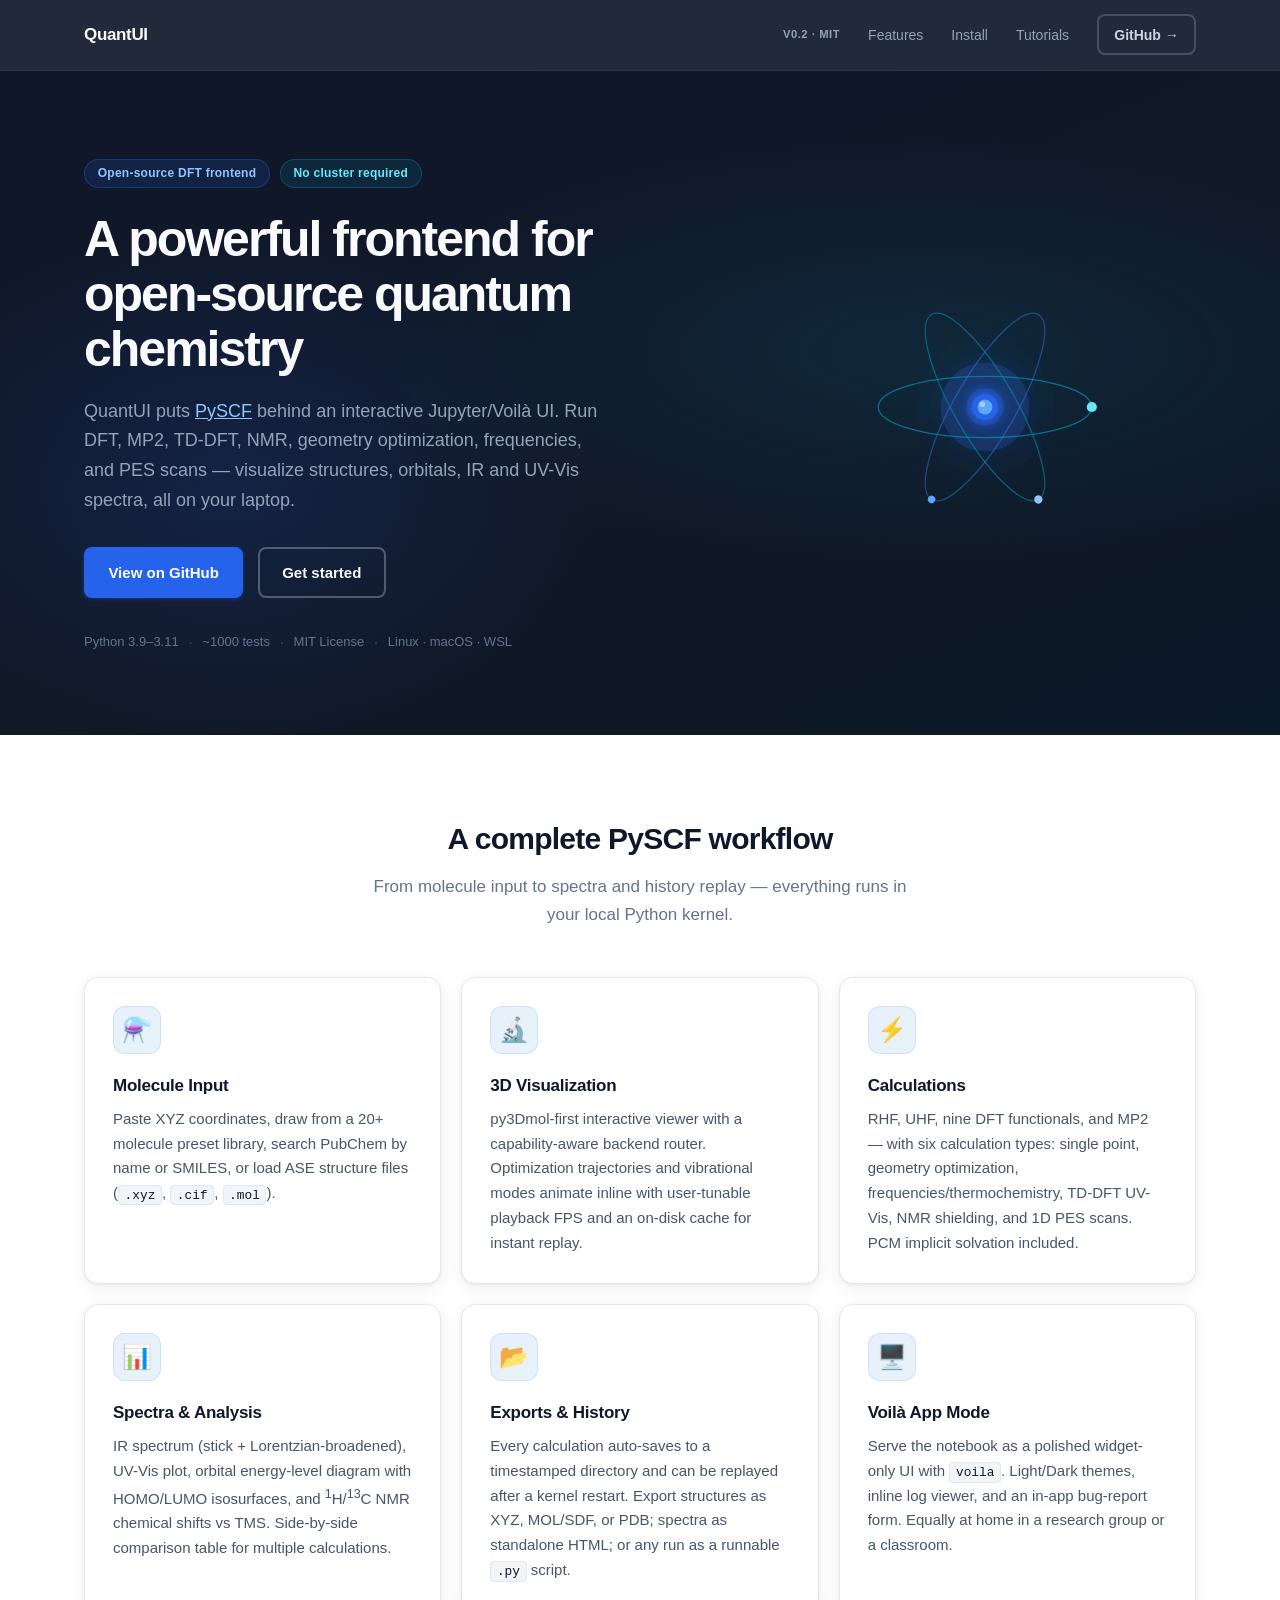
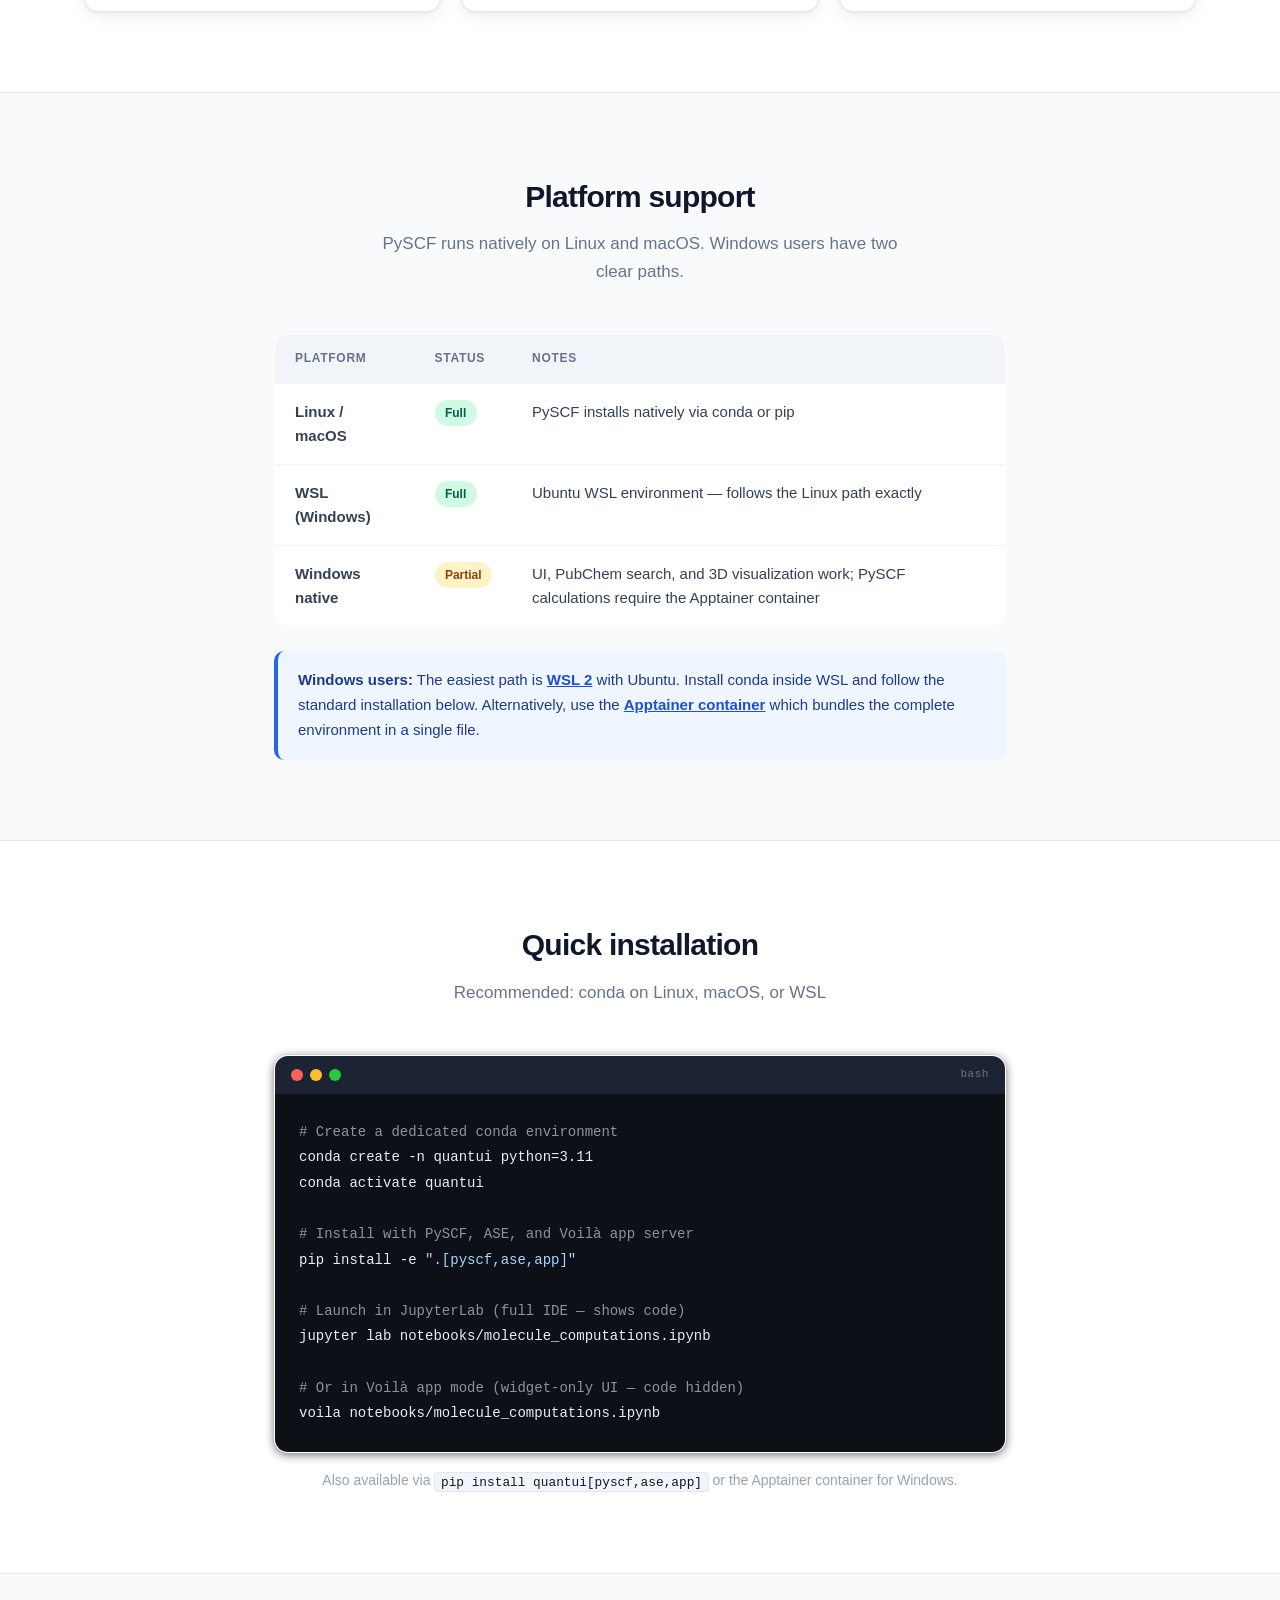
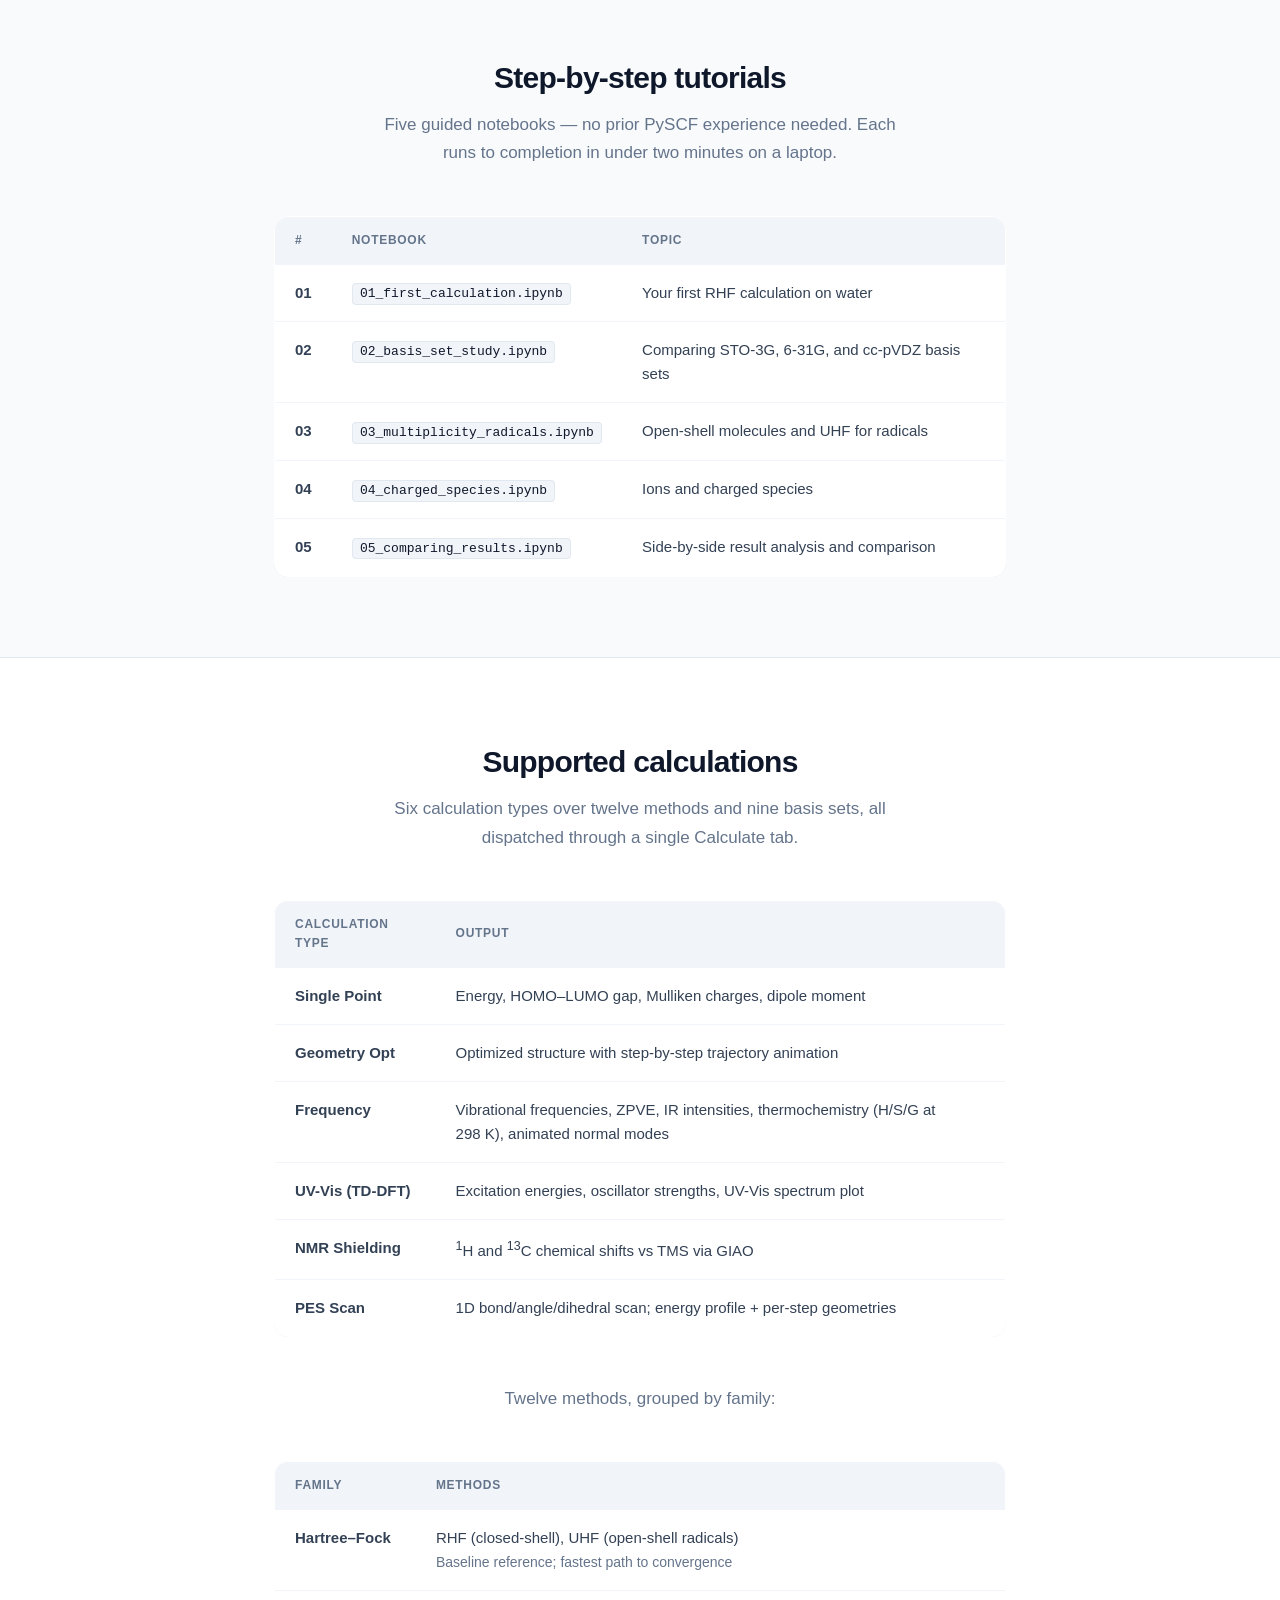
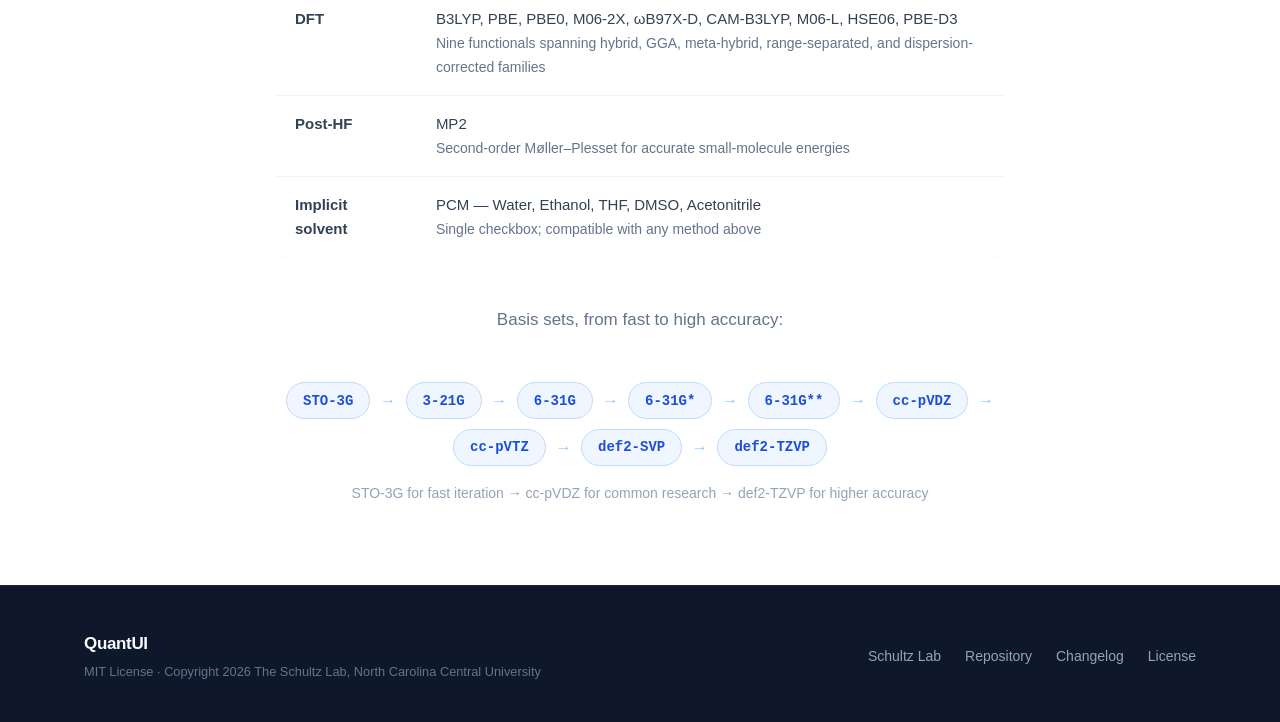
==== docs/index.html @ 44a21ab1 "Prepare v0.2.0 release, docs & metadata Add release artifacts and documentation for v0.2.0: add CHAN" ====
<!DOCTYPE html>
<html lang="en">
<head>
  <meta charset="UTF-8">
  <meta name="viewport" content="width=device-width, initial-scale=1.0">
  <title>QuantUI — An open-source frontend for DFT and post-HF quantum chemistry</title>
  <meta name="description" content="QuantUI is a powerful open-source frontend for PySCF — DFT, MP2, TD-DFT, NMR, geometry optimization, frequency analysis, PES scans, and interactive 3D visualization, running locally in Jupyter or Voilà.">
  <meta property="og:title" content="QuantUI — A frontend for open-source DFT">
  <meta property="og:description" content="PySCF in an interactive Jupyter/Voilà UI. DFT, post-HF, NMR, UV-Vis, frequencies, PES scans, and 3D structures — all local, no cluster required.">
  <meta property="og:type" content="website">
  <meta name="twitter:card" content="summary">
  <meta name="theme-color" content="#0f172a">
  <link rel="icon" href="logo.ico" sizes="any">
  <link rel="icon" href="logo.svg" type="image/svg+xml">
  <style>
    /* ── Reset & Base ───────────────────────────────────────────────────── */
    *, *::before, *::after { box-sizing: border-box; margin: 0; padding: 0; }
    html { scroll-behavior: smooth; font-size: 16px; }
    body {
      font-family: Inter, 'Segoe UI', -apple-system, BlinkMacSystemFont,
                   'Helvetica Neue', Arial, sans-serif;
      background: #ffffff;
      color: #334155;
      line-height: 1.6;
      -webkit-font-smoothing: antialiased;
    }
    a { color: inherit; }
    img, svg { display: block; max-width: 100%; }

    /* ── Containers ─────────────────────────────────────────────────────── */
    .container        { max-width: 1160px; margin: 0 auto; padding: 0 1.5rem; }
    .container--narrow { max-width: 780px;  margin: 0 auto; padding: 0 1.5rem; }

    /* ── Navigation ─────────────────────────────────────────────────────── */
    .nav {
      position: sticky; top: 0; z-index: 100;
      background: rgba(15, 23, 42, 0.92);
      backdrop-filter: blur(14px);
      -webkit-backdrop-filter: blur(14px);
      border-bottom: 1px solid rgba(255,255,255,0.06);
    }
    .nav__inner {
      display: flex; align-items: center; gap: 1.75rem;
      padding: 0.9rem 1.5rem; max-width: 1160px; margin: 0 auto;
    }
    .nav__logo {
      font-weight: 700; font-size: 1.0625rem; color: #f8fafc;
      letter-spacing: -0.02em; margin-right: auto; text-decoration: none;
    }
    .nav__badge {
      font-size: 0.7rem; font-weight: 600; letter-spacing: 0.05em;
      color: #94a3b8; text-transform: uppercase;
    }
    .nav__link {
      font-size: 0.875rem; font-weight: 500; color: #94a3b8;
      text-decoration: none; transition: color 0.15s;
    }
    .nav__link:hover { color: #e2e8f0; }
    @media (max-width: 640px) { .nav__badge, .nav__link { display: none; } }

    /* ── Buttons ────────────────────────────────────────────────────────── */
    .btn {
      display: inline-flex; align-items: center; gap: 0.45rem;
      padding: 0.7rem 1.4rem; border-radius: 8px;
      font-size: 0.9375rem; font-weight: 600;
      text-decoration: none; border: 2px solid transparent;
      transition: all 0.18s ease; cursor: pointer; white-space: nowrap;
    }
    .btn--primary {
      background: #2563eb; color: #ffffff;
      box-shadow: 0 1px 4px rgba(37,99,235,0.35);
    }
    .btn--primary:hover {
      background: #1d4ed8;
      box-shadow: 0 4px 18px rgba(37,99,235,0.5);
      transform: translateY(-1px);
    }
    .btn--outline {
      background: transparent; color: #f8fafc;
      border-color: rgba(248,250,252,0.28);
    }
    .btn--outline:hover {
      background: rgba(248,250,252,0.07);
      border-color: rgba(248,250,252,0.55);
    }
    .btn--ghost {
      background: transparent; color: #cbd5e1;
      border-color: rgba(203,213,225,0.22);
      padding: 0.45rem 0.95rem; font-size: 0.875rem;
    }
    .btn--ghost:hover { background: rgba(255,255,255,0.07); color: #f8fafc; }

    /* ── Pills / Badges ─────────────────────────────────────────────────── */
    .pill {
      display: inline-flex; align-items: center;
      padding: 0.25rem 0.8rem; border-radius: 999px;
      font-size: 0.75rem; font-weight: 600; letter-spacing: 0.02em;
      background: rgba(37,99,235,0.15);
      border: 1px solid rgba(37,99,235,0.35);
      color: #93c5fd;
    }
    .pill--teal {
      background: rgba(8,145,178,0.14);
      border-color: rgba(8,145,178,0.35);
      color: #67e8f9;
    }
    .badge {
      display: inline-flex; align-items: center;
      padding: 0.22rem 0.65rem; border-radius: 999px;
      font-size: 0.75rem; font-weight: 600;
    }
    .badge--full    { background: #d1fae5; color: #065f46; }
    .badge--partial { background: #fef3c7; color: #92400e; }

    /* ── Hero ───────────────────────────────────────────────────────────── */
    .hero {
      background:
        radial-gradient(ellipse 75% 55% at 72% 42%, rgba(8,145,178,0.13) 0%, transparent 58%),
        radial-gradient(ellipse 55% 75% at 18% 62%, rgba(37,99,235,0.15) 0%, transparent 52%),
        linear-gradient(158deg, #0f172a 0%, #111827 55%, #0c1928 100%);
      padding: 5.5rem 0 5rem;
      overflow: hidden;
    }
    .hero__inner {
      display: grid;
      grid-template-columns: 3fr 2fr;
      gap: 3.5rem;
      align-items: center;
    }
    .hero__eyebrow { display: flex; gap: 0.6rem; flex-wrap: wrap; margin-bottom: 1.5rem; }
    .hero__title {
      font-size: clamp(2.25rem, 5vw, 3.125rem);
      font-weight: 800; line-height: 1.1; letter-spacing: -0.04em;
      color: #f8fafc; margin-bottom: 1.25rem;
    }
    .hero__subtitle {
      font-size: 1.125rem; color: #94a3b8; line-height: 1.65;
      max-width: 520px; margin-bottom: 2rem;
    }
    .hero__actions { display: flex; gap: 0.9rem; flex-wrap: wrap; margin-bottom: 2rem; }
    .hero__meta { display: flex; align-items: center; gap: 0.6rem; flex-wrap: wrap; }
    .hero__stat { font-size: 0.8125rem; color: #64748b; font-weight: 500; }
    .hero__sep  { color: #334155; }
    .hero__link { color: #93c5fd; text-decoration: underline; }
    .hero__link:hover { color: #bfdbfe; }
    .hero__visual { display: flex; justify-content: center; align-items: center; }
    @media (max-width: 768px) {
      .hero__inner { grid-template-columns: 1fr; }
      .hero__visual { display: none; }
    }

    /* Animated atom SVG */
    .atom-svg { width: 260px; height: 260px; }
    .ring { transform-origin: 140px 140px; }
    .ring--1 { animation: spin1 9s  linear infinite; }
    .ring--2 { animation: spin2 13s linear infinite reverse; transform: rotate(60deg); }
    .ring--3 { animation: spin3 17s linear infinite; transform: rotate(120deg); }
    @keyframes spin1 { to { transform: rotate(360deg); } }
    @keyframes spin2 { to { transform: rotate(-300deg); } }
    @keyframes spin3 { to { transform: rotate(480deg); } }
    @media (prefers-reduced-motion: reduce) {
      .ring { animation-play-state: paused; }
    }

    /* ── Sections ───────────────────────────────────────────────────────── */
    .section { padding: 5rem 0; background: #ffffff; }
    .section--tinted {
      background: #f8fafc;
      border-top: 1px solid #e2e8f0;
      border-bottom: 1px solid #e2e8f0;
    }
    .section__title {
      font-size: clamp(1.5rem, 3vw, 1.875rem);
      font-weight: 700; color: #0f172a;
      text-align: center; margin-bottom: 0.6rem;
      letter-spacing: -0.025em;
    }
    .section__subtitle {
      font-size: 1.0625rem; color: #64748b;
      text-align: center; max-width: 540px;
      margin: 0 auto 3rem; line-height: 1.65;
    }
    .section__subtitle--mid { margin-top: 3rem; }
    .section__note {
      font-size: 0.875rem; color: #94a3b8;
      text-align: center; margin-top: 1rem;
    }

    /* ── Feature Cards ──────────────────────────────────────────────────── */
    .features-grid {
      display: grid;
      grid-template-columns: repeat(3, 1fr);
      gap: 1.25rem;
    }
    @media (max-width: 900px) { .features-grid { grid-template-columns: repeat(2, 1fr); } }
    @media (max-width: 560px) { .features-grid { grid-template-columns: 1fr; } }

    .card {
      background: #ffffff;
      border-radius: 14px;
      border: 1px solid #e2e8f0;
      padding: 1.75rem;
      box-shadow: 0 1px 3px rgba(0,0,0,.05), 0 4px 16px rgba(0,0,0,.07);
      transition: transform 0.2s ease, box-shadow 0.2s ease;
    }
    .card:hover {
      transform: translateY(-3px);
      box-shadow: 0 4px 8px rgba(0,0,0,.07), 0 14px 36px rgba(37,99,235,.15);
    }
    .feature-card__icon {
      width: 48px; height: 48px; border-radius: 12px;
      display: flex; align-items: center; justify-content: center;
      font-size: 1.5rem; margin-bottom: 1.1rem;
      background: linear-gradient(135deg, rgba(37,99,235,0.10), rgba(8,145,178,0.10));
      border: 1px solid rgba(37,99,235,0.12);
    }
    .feature-card__title {
      font-size: 1.0625rem; font-weight: 700;
      color: #0f172a; margin-bottom: 0.5rem;
      letter-spacing: -0.015em;
    }
    .feature-card__body { font-size: 0.9375rem; color: #475569; line-height: 1.65; }

    /* ── Data Tables ────────────────────────────────────────────────────── */
    .table-wrap { overflow-x: auto; border-radius: 14px; }
    .data-table {
      width: 100%; border-collapse: collapse;
      background: #ffffff;
      box-shadow: 0 1px 3px rgba(0,0,0,.05), 0 4px 14px rgba(0,0,0,.07);
      border: 1px solid #e2e8f0; border-radius: 14px; overflow: hidden;
    }
    .data-table thead { background: #f1f5f9; }
    .data-table th {
      padding: 0.875rem 1.25rem; text-align: left;
      font-size: 0.75rem; font-weight: 700;
      text-transform: uppercase; letter-spacing: 0.06em; color: #64748b;
    }
    .data-table td {
      padding: 1rem 1.25rem;
      border-top: 1px solid #f1f5f9;
      font-size: 0.9375rem; color: #334155; vertical-align: top;
    }
    .data-table tbody tr:hover { background: #f8fafc; }
    .data-table code {
      font-family: 'Cascadia Code', 'Fira Code', 'Consolas', monospace;
      font-size: 0.8125rem; background: #f1f5f9;
      border: 1px solid #e2e8f0; border-radius: 4px;
      padding: 0.15rem 0.45rem; color: #0f172a;
    }
    .inline-code {
      font-family: 'Cascadia Code', 'Fira Code', 'Consolas', monospace;
      font-size: 0.8rem; background: #f1f5f9;
      border: 1px solid #e2e8f0; border-radius: 4px;
      padding: 0.1rem 0.35rem; color: #0f172a;
    }
    .td-num {
      font-weight: 700; color: #94a3b8;
      font-size: 0.8125rem; white-space: nowrap;
    }
    .td-muted { font-size: 0.875rem; color: #64748b; margin-top: 0.2rem; }

    /* ── Code Block ─────────────────────────────────────────────────────── */
    .code-block {
      border-radius: 14px; overflow: hidden;
      box-shadow: 0 2px 10px rgba(0,0,0,.55);
      border: 1px solid rgba(255,255,255,0.05);
    }
    .code-block__bar {
      background: #1c2333; padding: 0.65rem 1rem;
      display: flex; align-items: center; gap: 0.45rem;
    }
    .code-block__dot { width: 12px; height: 12px; border-radius: 50%; }
    .code-block__dot--red    { background: #ff5f57; }
    .code-block__dot--yellow { background: #febc2e; }
    .code-block__dot--green  { background: #28c840; }
    .code-block__label {
      margin-left: auto; font-size: 0.6875rem;
      color: #6b7280; font-family: monospace; letter-spacing: 0.05em;
    }
    .code-block pre {
      background: #0d1117; padding: 1.6rem 1.5rem;
      margin: 0; overflow-x: auto;
    }
    .code-block code {
      font-family: 'Cascadia Code', 'Fira Code', 'Consolas', 'Monaco', monospace;
      font-size: 0.875rem; line-height: 1.75; color: #e6edf3;
      background: none; border: none; padding: 0;
    }
    .c { color: #8b949e; }   /* comment */
    .k { color: #ff7b72; }   /* keyword */
    .s { color: #a5d6ff; }   /* string */
    .p { color: #79c0ff; }   /* prompt / special */

    /* ── Callout ────────────────────────────────────────────────────────── */
    .callout {
      margin-top: 1.5rem; padding: 1.1rem 1.25rem;
      border-radius: 10px; border-left: 4px solid;
      font-size: 0.9375rem; line-height: 1.65;
    }
    .callout--info { background: #eff6ff; border-color: #2563eb; color: #1e3a8a; }
    .callout a { color: #1d4ed8; font-weight: 600; }

    /* ── Basis Pills ────────────────────────────────────────────────────── */
    .basis-pills {
      display: flex; gap: 0.6rem; flex-wrap: wrap;
      margin-top: 1.75rem; justify-content: center; align-items: center;
    }
    .basis-pill {
      padding: 0.4rem 1rem; border-radius: 999px;
      background: #eff6ff; border: 1px solid #bfdbfe;
      color: #1d4ed8; font-size: 0.875rem; font-weight: 700;
      font-family: 'Cascadia Code', 'Fira Code', 'Consolas', monospace;
    }
    .basis-arrow { color: #93c5fd; font-size: 1rem; font-weight: 400; }

    /* ── Footer ─────────────────────────────────────────────────────────── */
    .footer {
      background: #0f172a;
      border-top: 1px solid rgba(255,255,255,0.06);
      padding: 2.75rem 0;
    }
    .footer__inner {
      display: flex; align-items: center;
      justify-content: space-between; flex-wrap: wrap; gap: 1.25rem;
    }
    .footer__name { font-weight: 700; color: #f8fafc; font-size: 1.0625rem; letter-spacing: -0.02em; }
    .footer__copy { display: block; font-size: 0.8rem; color: #64748b; margin-top: 0.3rem; }
    .footer__links { display: flex; gap: 1.5rem; flex-wrap: wrap; }
    .footer__links a {
      color: #94a3b8; text-decoration: none;
      font-size: 0.875rem; transition: color 0.15s;
    }
    .footer__links a:hover { color: #e2e8f0; }
  </style>
</head>
<body>

<!-- ── Navigation ──────────────────────────────────────────────────────── -->
<nav class="nav" role="navigation">
  <div class="nav__inner">
    <a class="nav__logo" href="#">QuantUI</a>
    <span class="nav__badge">v0.2 &middot; MIT</span>
    <a class="nav__link" href="#features">Features</a>
    <a class="nav__link" href="#install">Install</a>
    <a class="nav__link" href="#tutorials">Tutorials</a>
    <a class="btn btn--ghost" href="https://github.com/The-Schultz-Lab/QuantUI">GitHub &rarr;</a>
  </div>
</nav>

<!-- ── Hero ────────────────────────────────────────────────────────────── -->
<section class="hero">
  <div class="container">
    <div class="hero__inner">

      <div class="hero__text">
        <div class="hero__eyebrow">
          <span class="pill">Open-source DFT frontend</span>
          <span class="pill pill--teal">No cluster required</span>
        </div>
        <h1 class="hero__title">A powerful frontend for<br>open-source quantum chemistry</h1>
        <p class="hero__subtitle">
          QuantUI puts <a class="hero__link" href="https://pyscf.org" target="_blank" rel="noopener">PySCF</a>
          behind an interactive Jupyter/Voil&agrave; UI. Run DFT, MP2, TD-DFT,
          NMR, geometry optimization, frequencies, and PES scans &mdash;
          visualize structures, orbitals, IR and UV-Vis spectra, all on
          your laptop.
        </p>
        <div class="hero__actions">
          <a class="btn btn--primary" href="https://github.com/The-Schultz-Lab/QuantUI">
            View on GitHub
          </a>
          <a class="btn btn--outline" href="#install">Get started</a>
        </div>
        <div class="hero__meta">
          <span class="hero__stat">Python 3.9&ndash;3.11</span>
          <span class="hero__sep">&middot;</span>
          <span class="hero__stat">~1000 tests</span>
          <span class="hero__sep">&middot;</span>
          <span class="hero__stat">MIT License</span>
          <span class="hero__sep">&middot;</span>
          <span class="hero__stat">Linux &middot; macOS &middot; WSL</span>
        </div>
      </div>

      <!-- Animated atom diagram -->
      <div class="hero__visual" aria-hidden="true">
        <svg class="atom-svg" viewBox="0 0 280 280" xmlns="http://www.w3.org/2000/svg">
          <defs>
            <filter id="glow" x="-50%" y="-50%" width="200%" height="200%">
              <feGaussianBlur stdDeviation="7" result="blur"/>
              <feMerge><feMergeNode in="blur"/><feMergeNode in="SourceGraphic"/></feMerge>
            </filter>
            <filter id="halo" x="-80%" y="-80%" width="260%" height="260%">
              <feGaussianBlur stdDeviation="22" result="blur"/>
              <feMerge><feMergeNode in="blur"/><feMergeNode in="SourceGraphic"/></feMerge>
            </filter>
          </defs>

          <!-- ambient halo -->
          <circle cx="140" cy="140" r="48" fill="rgba(37,99,235,0.20)" filter="url(#halo)"/>

          <!-- orbital rings -->
          <ellipse class="ring ring--1" cx="140" cy="140" rx="115" ry="33"
                   stroke="#0891b2" stroke-width="1.4" fill="none" opacity="0.70"/>
          <ellipse class="ring ring--2" cx="140" cy="140" rx="115" ry="33"
                   stroke="#0891b2" stroke-width="1.4" fill="none" opacity="0.55"/>
          <ellipse class="ring ring--3" cx="140" cy="140" rx="115" ry="33"
                   stroke="#3b82f6" stroke-width="1.4" fill="none" opacity="0.42"/>

          <!-- electron dots -->
          <circle class="ring ring--1" cx="255" cy="140" r="5.5" fill="#67e8f9"/>
          <circle class="ring ring--2" cx="255" cy="140" r="4.5" fill="#93c5fd"/>
          <circle class="ring ring--3" cx="255" cy="140" r="4"   fill="#60a5fa"/>

          <!-- nucleus -->
          <circle cx="140" cy="140" r="20" fill="rgba(37,99,235,0.25)" filter="url(#glow)"/>
          <circle cx="140" cy="140" r="14" fill="#2563eb" filter="url(#glow)"/>
          <circle cx="140" cy="140" r="8"  fill="#60a5fa"/>
          <circle cx="137" cy="137" r="3"  fill="rgba(255,255,255,0.45)"/>
        </svg>
      </div>

    </div>
  </div>
</section>

<!-- ── Features ─────────────────────────────────────────────────────────── -->
<section class="section" id="features">
  <div class="container">
    <h2 class="section__title">A complete PySCF workflow</h2>
    <p class="section__subtitle">
      From molecule input to spectra and history replay &mdash;
      everything runs in your local Python kernel.
    </p>
    <div class="features-grid">

      <div class="card">
        <div class="feature-card__icon">⚗️</div>
        <div class="feature-card__title">Molecule Input</div>
        <p class="feature-card__body">
          Paste XYZ coordinates, draw from a 20+ molecule preset library,
          search PubChem by name or SMILES, or load ASE structure files
          (<code class="inline-code">.xyz</code>, <code class="inline-code">.cif</code>, <code class="inline-code">.mol</code>).
        </p>
      </div>

      <div class="card">
        <div class="feature-card__icon">🔬</div>
        <div class="feature-card__title">3D Visualization</div>
        <p class="feature-card__body">
          py3Dmol-first interactive viewer with a capability-aware
          backend router. Optimization trajectories and vibrational
          modes animate inline with user-tunable playback FPS and an
          on-disk cache for instant replay.
        </p>
      </div>

      <div class="card">
        <div class="feature-card__icon">⚡</div>
        <div class="feature-card__title">Calculations</div>
        <p class="feature-card__body">
          RHF, UHF, nine DFT functionals, and MP2 &mdash; with six
          calculation types: single point, geometry optimization,
          frequencies/thermochemistry, TD-DFT UV-Vis, NMR shielding,
          and 1D PES scans. PCM implicit solvation included.
        </p>
      </div>

      <div class="card">
        <div class="feature-card__icon">📊</div>
        <div class="feature-card__title">Spectra &amp; Analysis</div>
        <p class="feature-card__body">
          IR spectrum (stick + Lorentzian-broadened), UV-Vis plot,
          orbital energy-level diagram with HOMO/LUMO isosurfaces,
          and <sup>1</sup>H/<sup>13</sup>C NMR chemical shifts vs TMS.
          Side-by-side comparison table for multiple calculations.
        </p>
      </div>

      <div class="card">
        <div class="feature-card__icon">📂</div>
        <div class="feature-card__title">Exports &amp; History</div>
        <p class="feature-card__body">
          Every calculation auto-saves to a timestamped directory and
          can be replayed after a kernel restart. Export structures as
          XYZ, MOL/SDF, or PDB; spectra as standalone HTML; or any run
          as a runnable <code class="inline-code">.py</code> script.
        </p>
      </div>

      <div class="card">
        <div class="feature-card__icon">🖥️</div>
        <div class="feature-card__title">Voil&agrave; App Mode</div>
        <p class="feature-card__body">
          Serve the notebook as a polished widget-only UI with
          <code class="inline-code">voila</code>. Light/Dark themes,
          inline log viewer, and an in-app bug-report form. Equally at
          home in a research group or a classroom.
        </p>
      </div>

    </div>
  </div>
</section>

<!-- ── Platform Support ──────────────────────────────────────────────────── -->
<section class="section section--tinted" id="platforms">
  <div class="container--narrow">
    <h2 class="section__title">Platform support</h2>
    <p class="section__subtitle">
      PySCF runs natively on Linux and macOS. Windows users have two clear paths.
    </p>
    <div class="table-wrap">
      <table class="data-table">
        <thead>
          <tr>
            <th>Platform</th>
            <th>Status</th>
            <th>Notes</th>
          </tr>
        </thead>
        <tbody>
          <tr>
            <td><strong>Linux / macOS</strong></td>
            <td><span class="badge badge--full">Full</span></td>
            <td>PySCF installs natively via conda or pip</td>
          </tr>
          <tr>
            <td><strong>WSL (Windows)</strong></td>
            <td><span class="badge badge--full">Full</span></td>
            <td>Ubuntu WSL environment &mdash; follows the Linux path exactly</td>
          </tr>
          <tr>
            <td><strong>Windows native</strong></td>
            <td><span class="badge badge--partial">Partial</span></td>
            <td>UI, PubChem search, and 3D visualization work; PySCF calculations require the Apptainer container</td>
          </tr>
        </tbody>
      </table>
    </div>
    <div class="callout callout--info">
      <strong>Windows users:</strong> The easiest path is
      <a href="https://learn.microsoft.com/en-us/windows/wsl/install" target="_blank" rel="noopener">WSL&nbsp;2</a>
      with Ubuntu. Install conda inside WSL and follow the standard
      installation below. Alternatively, use the
      <a href="https://github.com/The-Schultz-Lab/QuantUI/blob/main/apptainer/README.md" target="_blank" rel="noopener">Apptainer container</a>
      which bundles the complete environment in a single file.
    </div>
  </div>
</section>

<!-- ── Installation ──────────────────────────────────────────────────────── -->
<section class="section" id="install">
  <div class="container--narrow">
    <h2 class="section__title">Quick installation</h2>
    <p class="section__subtitle">Recommended: conda on Linux, macOS, or WSL</p>

    <div class="code-block">
      <div class="code-block__bar">
        <span class="code-block__dot code-block__dot--red"></span>
        <span class="code-block__dot code-block__dot--yellow"></span>
        <span class="code-block__dot code-block__dot--green"></span>
        <span class="code-block__label">bash</span>
      </div>
      <pre><code><span class="c"># Create a dedicated conda environment</span>
conda create -n quantui python=3.11
conda activate quantui

<span class="c"># Install with PySCF, ASE, and Voilà app server</span>
pip install -e <span class="s">".[pyscf,ase,app]"</span>

<span class="c"># Launch in JupyterLab (full IDE — shows code)</span>
jupyter lab notebooks/molecule_computations.ipynb

<span class="c"># Or in Voilà app mode (widget-only UI — code hidden)</span>
voila notebooks/molecule_computations.ipynb</code></pre>
    </div>

    <p class="section__note">
      Also available via <code class="inline-code">pip install quantui[pyscf,ase,app]</code>
      or the Apptainer container for Windows.
    </p>
  </div>
</section>

<!-- ── Tutorials ─────────────────────────────────────────────────────────── -->
<section class="section section--tinted" id="tutorials">
  <div class="container--narrow">
    <h2 class="section__title">Step-by-step tutorials</h2>
    <p class="section__subtitle">
      Five guided notebooks — no prior PySCF experience needed.
      Each runs to completion in under two minutes on a laptop.
    </p>
    <div class="table-wrap">
      <table class="data-table">
        <thead>
          <tr>
            <th>#</th>
            <th>Notebook</th>
            <th>Topic</th>
          </tr>
        </thead>
        <tbody>
          <tr>
            <td class="td-num">01</td>
            <td><code>01_first_calculation.ipynb</code></td>
            <td>Your first RHF calculation on water</td>
          </tr>
          <tr>
            <td class="td-num">02</td>
            <td><code>02_basis_set_study.ipynb</code></td>
            <td>Comparing STO-3G, 6-31G, and cc-pVDZ basis sets</td>
          </tr>
          <tr>
            <td class="td-num">03</td>
            <td><code>03_multiplicity_radicals.ipynb</code></td>
            <td>Open-shell molecules and UHF for radicals</td>
          </tr>
          <tr>
            <td class="td-num">04</td>
            <td><code>04_charged_species.ipynb</code></td>
            <td>Ions and charged species</td>
          </tr>
          <tr>
            <td class="td-num">05</td>
            <td><code>05_comparing_results.ipynb</code></td>
            <td>Side-by-side result analysis and comparison</td>
          </tr>
        </tbody>
      </table>
    </div>
  </div>
</section>

<!-- ── Methods ───────────────────────────────────────────────────────────── -->
<section class="section" id="methods">
  <div class="container--narrow">
    <h2 class="section__title">Supported calculations</h2>
    <p class="section__subtitle">
      Six calculation types over twelve methods and nine basis sets,
      all dispatched through a single Calculate tab.
    </p>

    <div class="table-wrap">
      <table class="data-table">
        <thead>
          <tr>
            <th>Calculation type</th>
            <th>Output</th>
          </tr>
        </thead>
        <tbody>
          <tr>
            <td><strong>Single Point</strong></td>
            <td>Energy, HOMO&ndash;LUMO gap, Mulliken charges, dipole moment</td>
          </tr>
          <tr>
            <td><strong>Geometry Opt</strong></td>
            <td>Optimized structure with step-by-step trajectory animation</td>
          </tr>
          <tr>
            <td><strong>Frequency</strong></td>
            <td>Vibrational frequencies, ZPVE, IR intensities, thermochemistry (H/S/G at 298&nbsp;K), animated normal modes</td>
          </tr>
          <tr>
            <td><strong>UV-Vis (TD-DFT)</strong></td>
            <td>Excitation energies, oscillator strengths, UV-Vis spectrum plot</td>
          </tr>
          <tr>
            <td><strong>NMR Shielding</strong></td>
            <td><sup>1</sup>H and <sup>13</sup>C chemical shifts vs TMS via GIAO</td>
          </tr>
          <tr>
            <td><strong>PES Scan</strong></td>
            <td>1D bond/angle/dihedral scan; energy profile + per-step geometries</td>
          </tr>
        </tbody>
      </table>
    </div>

    <p class="section__subtitle section__subtitle--mid">
      Twelve methods, grouped by family:
    </p>
    <div class="table-wrap">
      <table class="data-table">
        <thead>
          <tr>
            <th>Family</th>
            <th>Methods</th>
          </tr>
        </thead>
        <tbody>
          <tr>
            <td><strong>Hartree&ndash;Fock</strong></td>
            <td>
              RHF (closed-shell), UHF (open-shell radicals)<br>
              <span class="td-muted">Baseline reference; fastest path to convergence</span>
            </td>
          </tr>
          <tr>
            <td><strong>DFT</strong></td>
            <td>
              B3LYP, PBE, PBE0, M06-2X, &omega;B97X-D, CAM-B3LYP, M06-L, HSE06, PBE-D3<br>
              <span class="td-muted">Nine functionals spanning hybrid, GGA, meta-hybrid, range-separated, and dispersion-corrected families</span>
            </td>
          </tr>
          <tr>
            <td><strong>Post-HF</strong></td>
            <td>
              MP2<br>
              <span class="td-muted">Second-order M&oslash;ller&ndash;Plesset for accurate small-molecule energies</span>
            </td>
          </tr>
          <tr>
            <td><strong>Implicit solvent</strong></td>
            <td>
              PCM &mdash; Water, Ethanol, THF, DMSO, Acetonitrile<br>
              <span class="td-muted">Single checkbox; compatible with any method above</span>
            </td>
          </tr>
        </tbody>
      </table>
    </div>

    <p class="section__subtitle section__subtitle--mid">
      Basis sets, from fast to high accuracy:
    </p>
    <div class="basis-pills">
      <span class="basis-pill">STO-3G</span>
      <span class="basis-arrow">&rarr;</span>
      <span class="basis-pill">3-21G</span>
      <span class="basis-arrow">&rarr;</span>
      <span class="basis-pill">6-31G</span>
      <span class="basis-arrow">&rarr;</span>
      <span class="basis-pill">6-31G*</span>
      <span class="basis-arrow">&rarr;</span>
      <span class="basis-pill">6-31G**</span>
      <span class="basis-arrow">&rarr;</span>
      <span class="basis-pill">cc-pVDZ</span>
      <span class="basis-arrow">&rarr;</span>
      <span class="basis-pill">cc-pVTZ</span>
      <span class="basis-arrow">&rarr;</span>
      <span class="basis-pill">def2-SVP</span>
      <span class="basis-arrow">&rarr;</span>
      <span class="basis-pill">def2-TZVP</span>
    </div>
    <p class="section__note">
      STO-3G for fast iteration &rarr; cc-pVDZ for common research &rarr; def2-TZVP for higher accuracy
    </p>
  </div>
</section>

<!-- ── Footer ────────────────────────────────────────────────────────────── -->
<footer class="footer">
  <div class="container">
    <div class="footer__inner">
      <div>
        <div class="footer__name">QuantUI</div>
        <span class="footer__copy">
          MIT License &middot; Copyright 2026 The Schultz Lab, North Carolina Central University
        </span>
      </div>
      <nav class="footer__links" aria-label="Footer links">
        <a href="https://github.com/The-Schultz-Lab" target="_blank" rel="noopener">Schultz Lab</a>
        <a href="https://github.com/The-Schultz-Lab/QuantUI" target="_blank" rel="noopener">Repository</a>
        <a href="https://github.com/The-Schultz-Lab/QuantUI/blob/main/CHANGELOG.md" target="_blank" rel="noopener">Changelog</a>
        <a href="https://github.com/The-Schultz-Lab/QuantUI/blob/main/LICENSE" target="_blank" rel="noopener">License</a>
      </nav>
    </div>
  </div>
</footer>

</body>
</html>
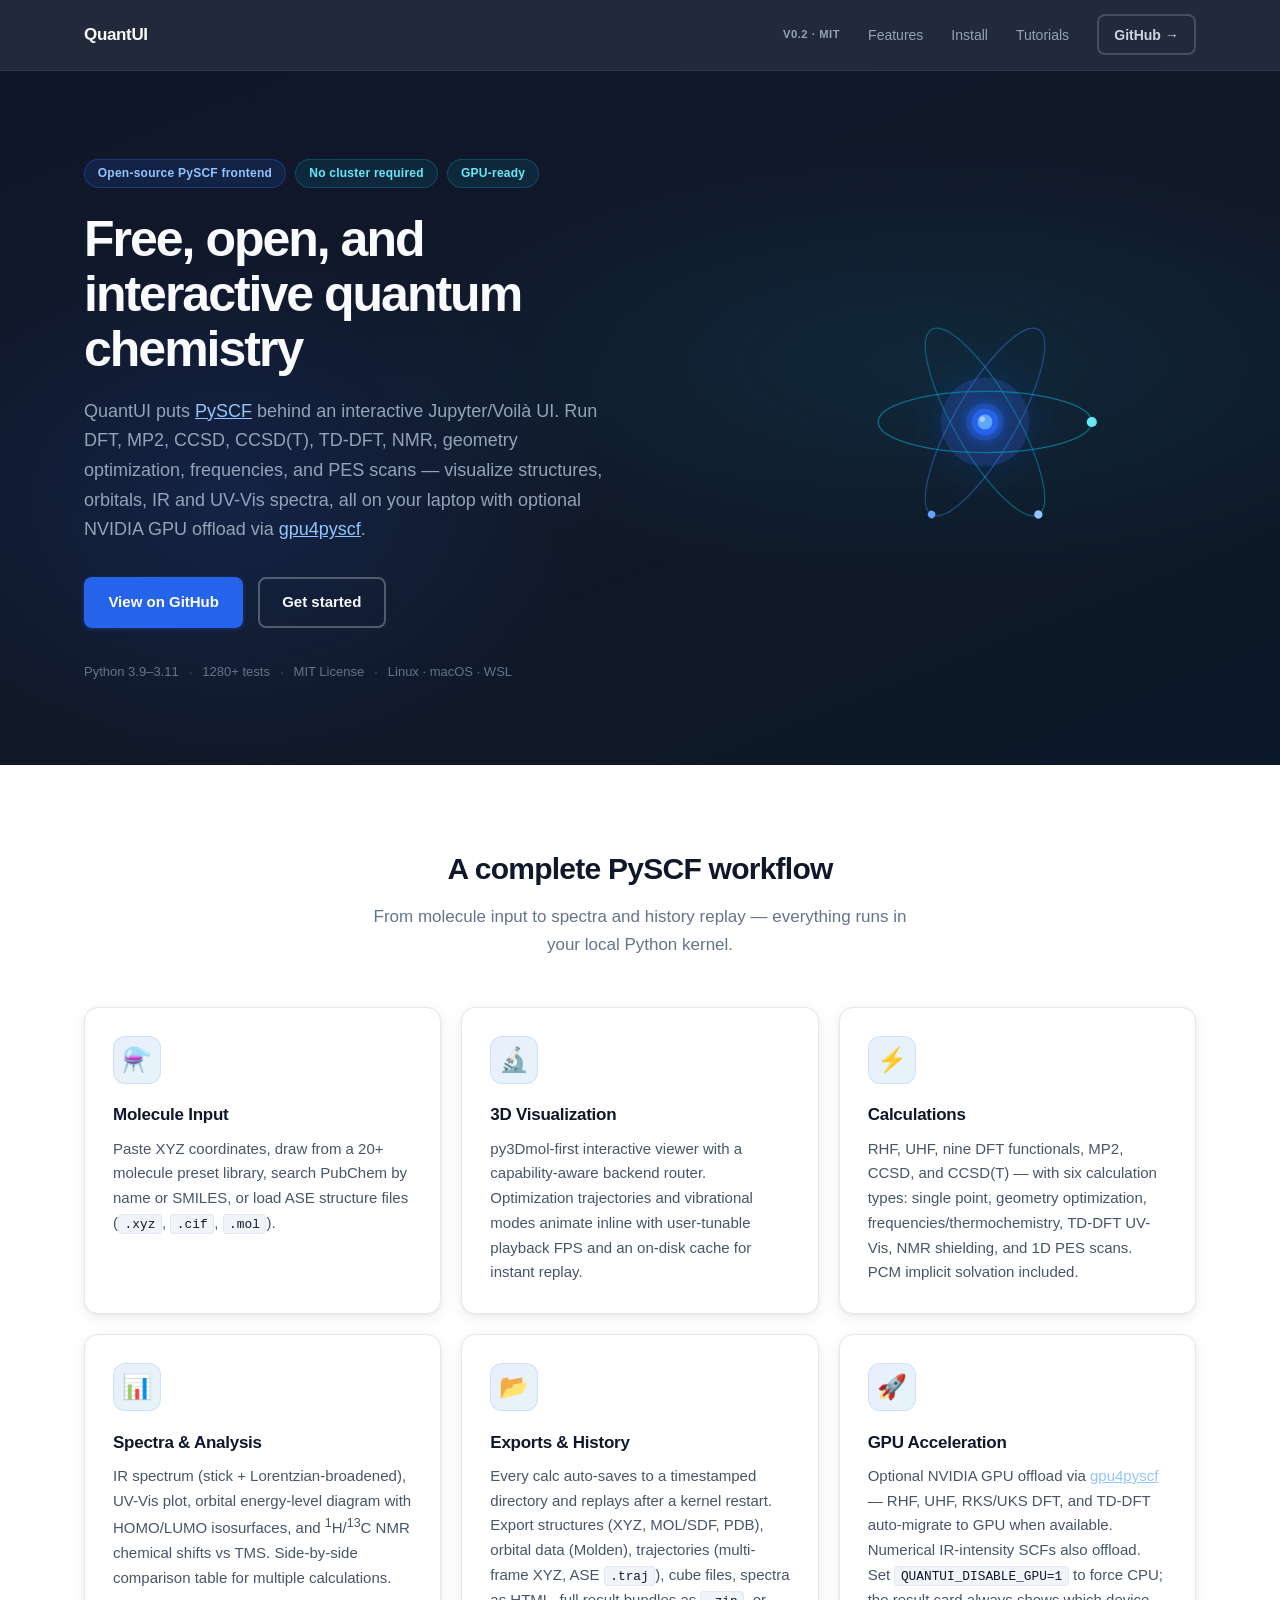
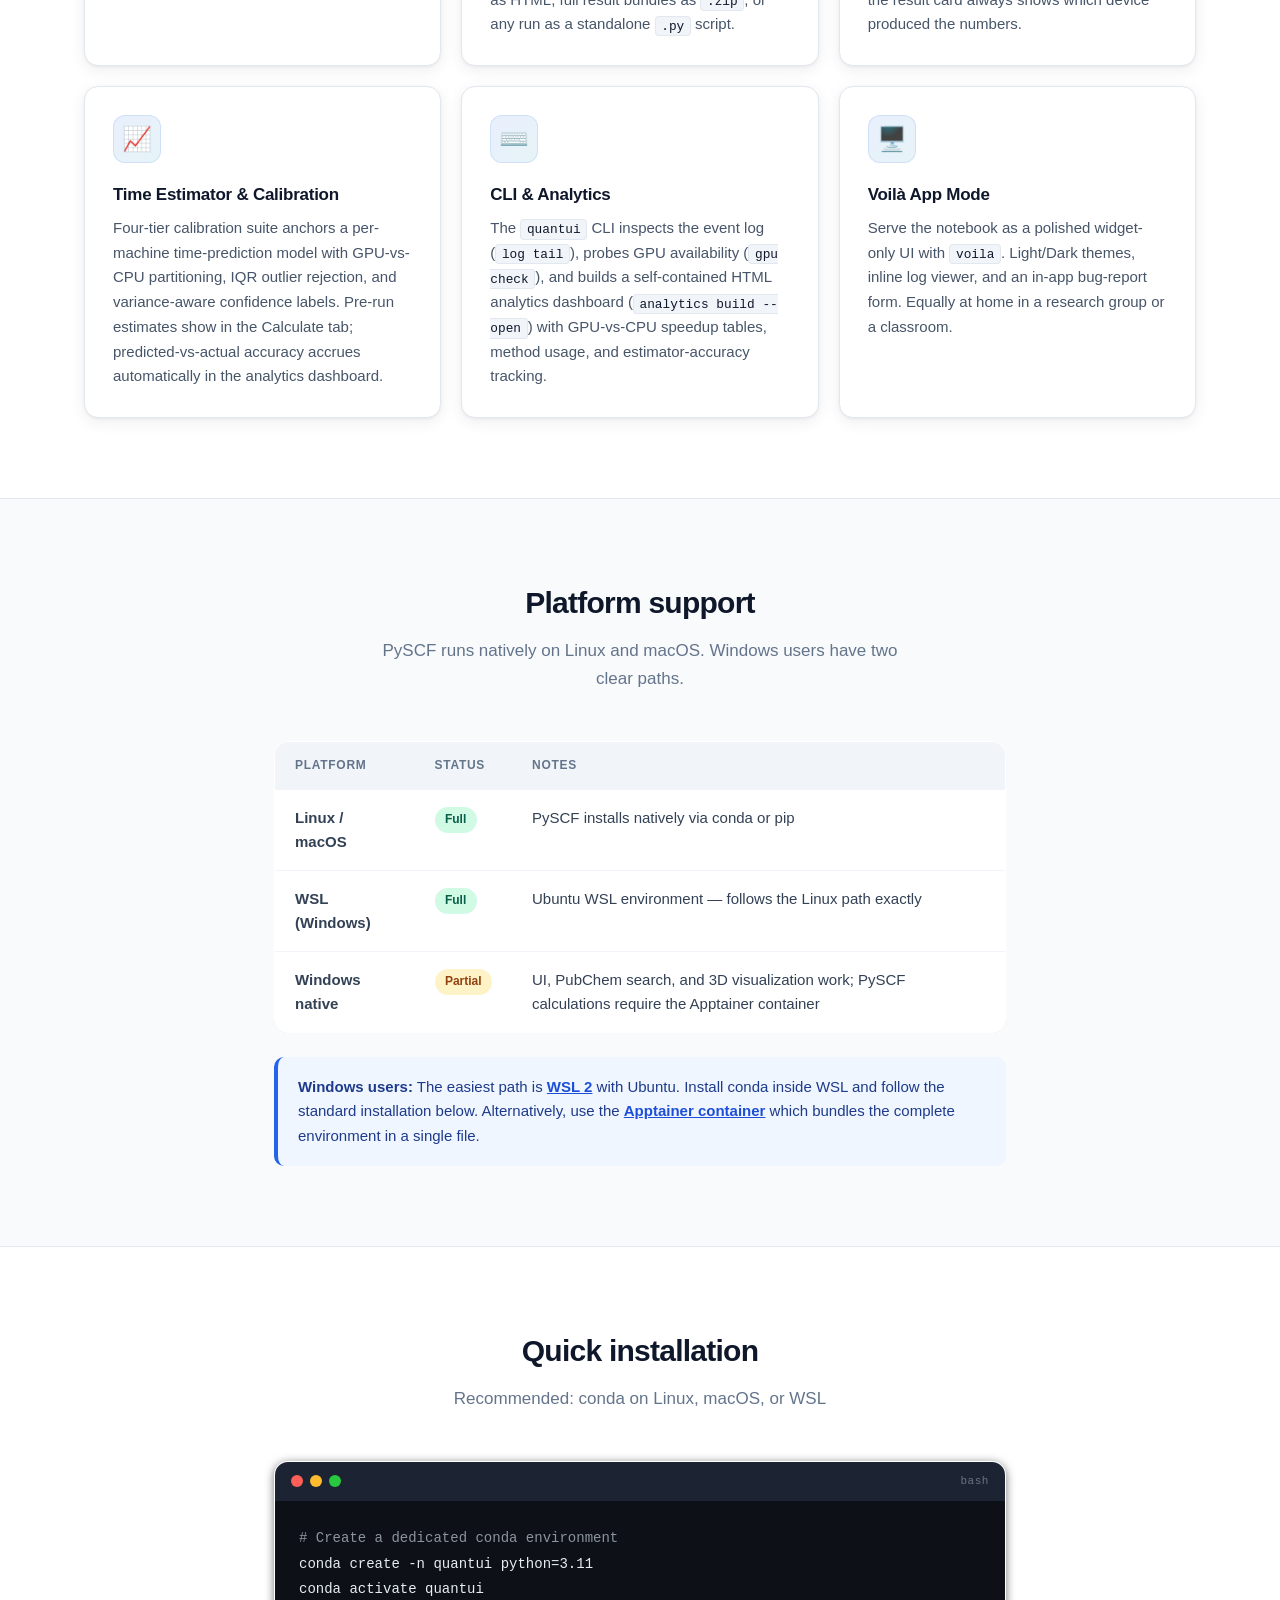
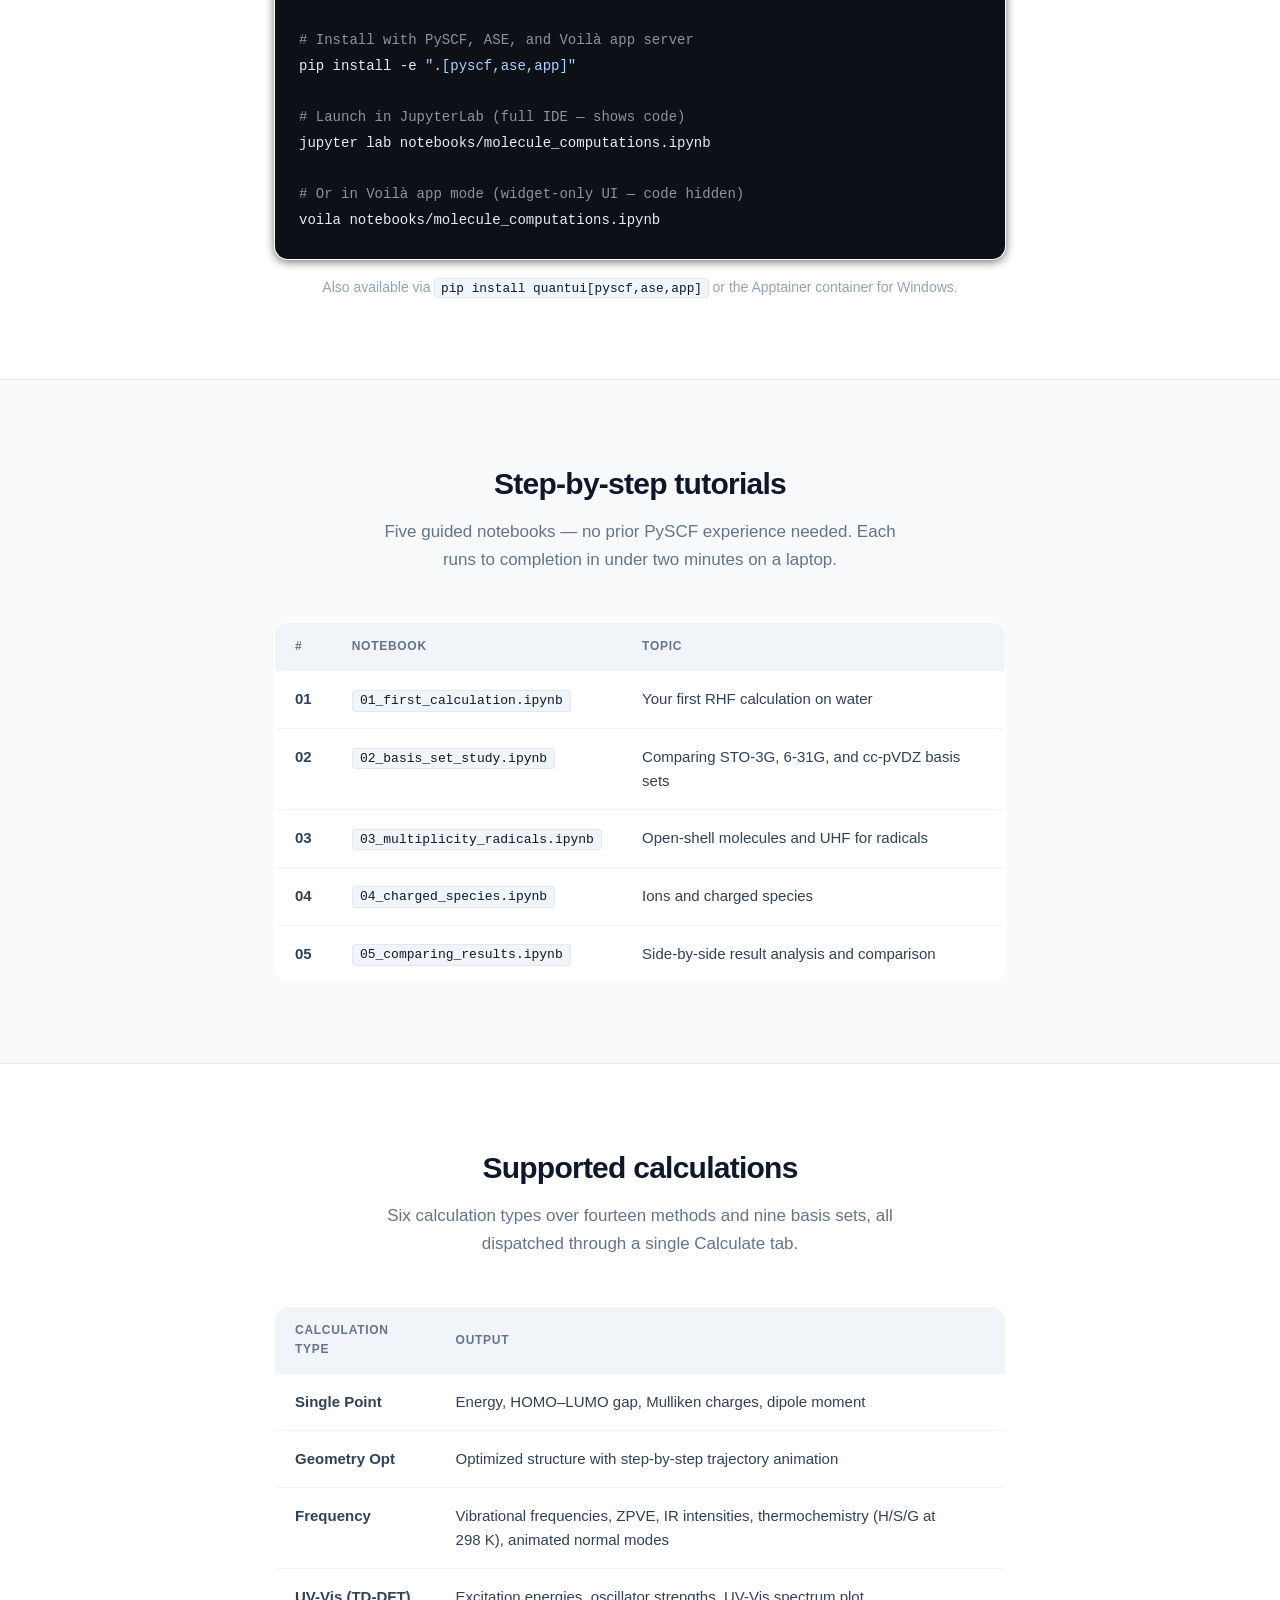
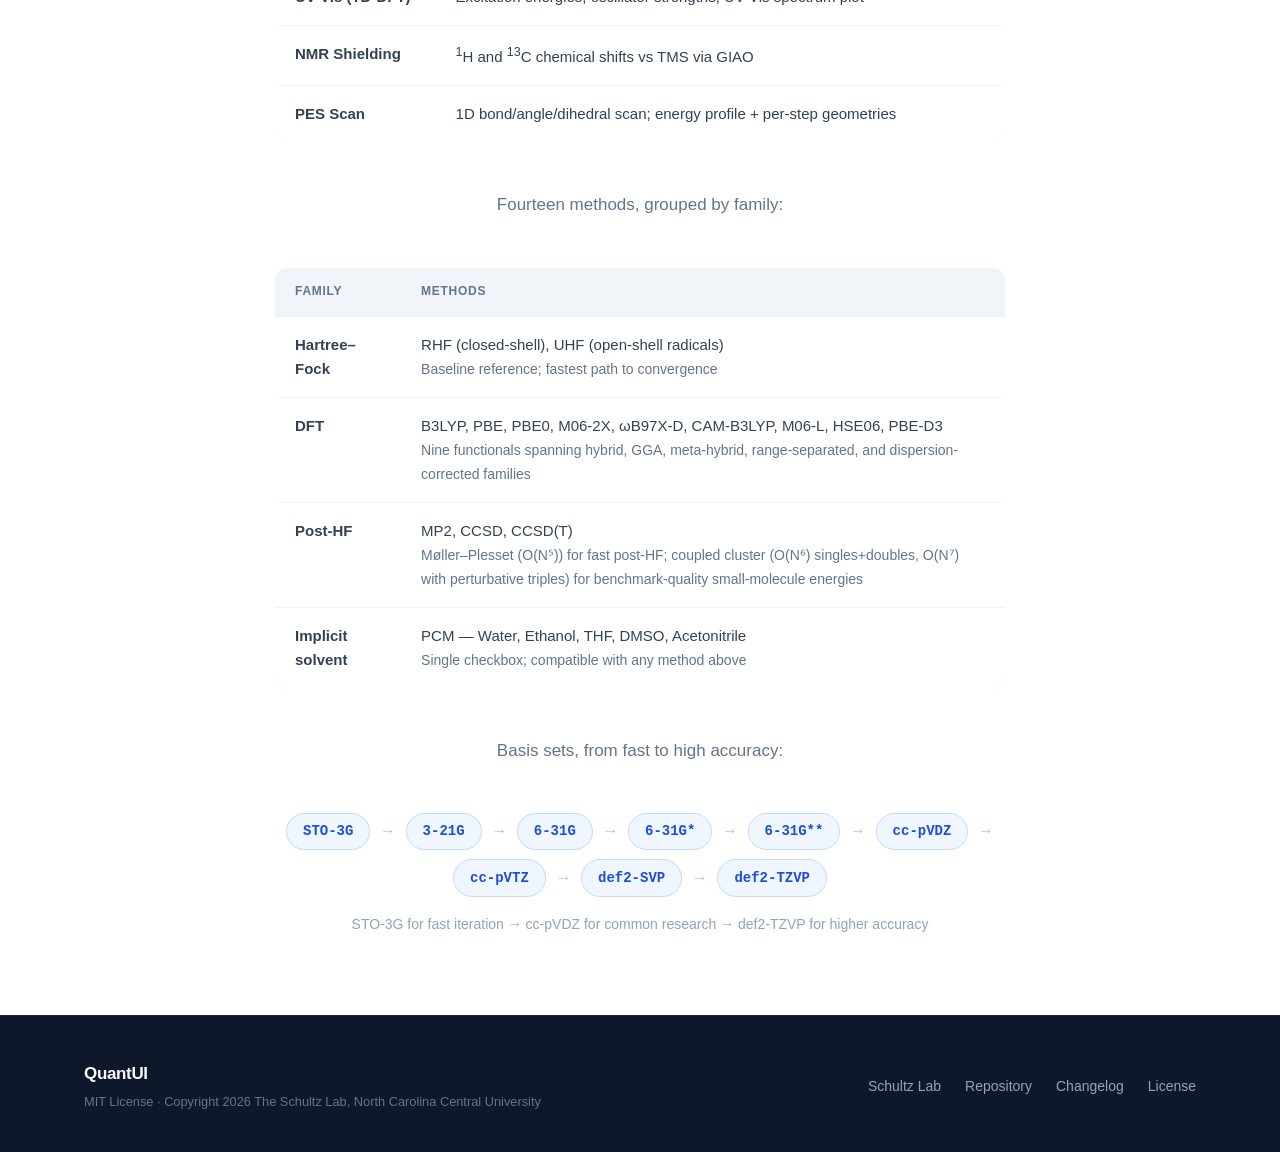
==== commit c8659f72: "Polish UI: welcome header, GPU/docs, widget fixes Update docs to advertise GPU support, CC methods, " ====
--- a/docs/index.html
+++ b/docs/index.html
@@ -3,10 +3,10 @@
 <head>
   <meta charset="UTF-8">
   <meta name="viewport" content="width=device-width, initial-scale=1.0">
-  <title>QuantUI — An open-source frontend for DFT and post-HF quantum chemistry</title>
-  <meta name="description" content="QuantUI is a powerful open-source frontend for PySCF — DFT, MP2, TD-DFT, NMR, geometry optimization, frequency analysis, PES scans, and interactive 3D visualization, running locally in Jupyter or Voilà.">
-  <meta property="og:title" content="QuantUI — A frontend for open-source DFT">
-  <meta property="og:description" content="PySCF in an interactive Jupyter/Voilà UI. DFT, post-HF, NMR, UV-Vis, frequencies, PES scans, and 3D structures — all local, no cluster required.">
+  <title>QuantUI — Free, open, and interactive quantum chemistry</title>
+  <meta name="description" content="QuantUI is a free, open-source frontend for PySCF — DFT, MP2, CCSD, CCSD(T), TD-DFT, NMR, geometry optimization, frequency analysis, PES scans, optional NVIDIA GPU offload, and interactive 3D visualization, running locally in Jupyter or Voilà.">
+  <meta property="og:title" content="QuantUI — Free, open, and interactive quantum chemistry">
+  <meta property="og:description" content="PySCF in an interactive Jupyter/Voilà UI. DFT, MP2, CCSD, CCSD(T), NMR, UV-Vis, frequencies, PES scans, GPU offload, and 3D structures — all local, no cluster required.">
   <meta property="og:type" content="website">
   <meta name="twitter:card" content="summary">
   <meta name="theme-color" content="#0f172a">
@@ -354,16 +354,18 @@
 
       <div class="hero__text">
         <div class="hero__eyebrow">
-          <span class="pill">Open-source DFT frontend</span>
+          <span class="pill">Open-source PySCF frontend</span>
           <span class="pill pill--teal">No cluster required</span>
+          <span class="pill pill--teal">GPU-ready</span>
         </div>
-        <h1 class="hero__title">A powerful frontend for<br>open-source quantum chemistry</h1>
+        <h1 class="hero__title">Free, open, and<br>interactive quantum chemistry</h1>
         <p class="hero__subtitle">
           QuantUI puts <a class="hero__link" href="https://pyscf.org" target="_blank" rel="noopener">PySCF</a>
-          behind an interactive Jupyter/Voil&agrave; UI. Run DFT, MP2, TD-DFT,
-          NMR, geometry optimization, frequencies, and PES scans &mdash;
-          visualize structures, orbitals, IR and UV-Vis spectra, all on
-          your laptop.
+          behind an interactive Jupyter/Voil&agrave; UI. Run DFT, MP2, CCSD,
+          CCSD(T), TD-DFT, NMR, geometry optimization, frequencies, and
+          PES scans &mdash; visualize structures, orbitals, IR and UV-Vis
+          spectra, all on your laptop with optional NVIDIA GPU offload via
+          <a class="hero__link" href="https://github.com/pyscf/gpu4pyscf" target="_blank" rel="noopener">gpu4pyscf</a>.
         </p>
         <div class="hero__actions">
           <a class="btn btn--primary" href="https://github.com/The-Schultz-Lab/QuantUI">
@@ -374,7 +376,7 @@
         <div class="hero__meta">
           <span class="hero__stat">Python 3.9&ndash;3.11</span>
           <span class="hero__sep">&middot;</span>
-          <span class="hero__stat">~1000 tests</span>
+          <span class="hero__stat">1280+ tests</span>
           <span class="hero__sep">&middot;</span>
           <span class="hero__stat">MIT License</span>
           <span class="hero__sep">&middot;</span>
@@ -459,8 +461,8 @@
         <div class="feature-card__icon">⚡</div>
         <div class="feature-card__title">Calculations</div>
         <p class="feature-card__body">
-          RHF, UHF, nine DFT functionals, and MP2 &mdash; with six
-          calculation types: single point, geometry optimization,
+          RHF, UHF, nine DFT functionals, MP2, CCSD, and CCSD(T) &mdash;
+          with six calculation types: single point, geometry optimization,
           frequencies/thermochemistry, TD-DFT UV-Vis, NMR shielding,
           and 1D PES scans. PCM implicit solvation included.
         </p>
@@ -481,10 +483,51 @@
         <div class="feature-card__icon">📂</div>
         <div class="feature-card__title">Exports &amp; History</div>
         <p class="feature-card__body">
-          Every calculation auto-saves to a timestamped directory and
-          can be replayed after a kernel restart. Export structures as
-          XYZ, MOL/SDF, or PDB; spectra as standalone HTML; or any run
-          as a runnable <code class="inline-code">.py</code> script.
+          Every calc auto-saves to a timestamped directory and replays
+          after a kernel restart. Export structures (XYZ, MOL/SDF, PDB),
+          orbital data (Molden), trajectories (multi-frame XYZ, ASE
+          <code class="inline-code">.traj</code>), cube files, spectra
+          as HTML, full result bundles as <code class="inline-code">.zip</code>,
+          or any run as a standalone <code class="inline-code">.py</code> script.
+        </p>
+      </div>
+
+      <div class="card">
+        <div class="feature-card__icon">🚀</div>
+        <div class="feature-card__title">GPU Acceleration</div>
+        <p class="feature-card__body">
+          Optional NVIDIA GPU offload via
+          <a class="hero__link" href="https://github.com/pyscf/gpu4pyscf" target="_blank" rel="noopener">gpu4pyscf</a>
+          &mdash; RHF, UHF, RKS/UKS DFT, and TD-DFT auto-migrate to GPU
+          when available. Numerical IR-intensity SCFs also offload. Set
+          <code class="inline-code">QUANTUI_DISABLE_GPU=1</code> to force
+          CPU; the result card always shows which device produced the numbers.
+        </p>
+      </div>
+
+      <div class="card">
+        <div class="feature-card__icon">📈</div>
+        <div class="feature-card__title">Time Estimator &amp; Calibration</div>
+        <p class="feature-card__body">
+          Four-tier calibration suite anchors a per-machine time-prediction
+          model with GPU-vs-CPU partitioning, IQR outlier rejection, and
+          variance-aware confidence labels. Pre-run estimates show in the
+          Calculate tab; predicted-vs-actual accuracy accrues automatically
+          in the analytics dashboard.
+        </p>
+      </div>
+
+      <div class="card">
+        <div class="feature-card__icon">⌨️</div>
+        <div class="feature-card__title">CLI &amp; Analytics</div>
+        <p class="feature-card__body">
+          The <code class="inline-code">quantui</code> CLI inspects the
+          event log (<code class="inline-code">log tail</code>), probes
+          GPU availability (<code class="inline-code">gpu check</code>),
+          and builds a self-contained HTML analytics dashboard
+          (<code class="inline-code">analytics build --open</code>) with
+          GPU-vs-CPU speedup tables, method usage, and estimator-accuracy
+          tracking.
         </p>
       </div>
 
@@ -637,7 +680,7 @@
   <div class="container--narrow">
     <h2 class="section__title">Supported calculations</h2>
     <p class="section__subtitle">
-      Six calculation types over twelve methods and nine basis sets,
+      Six calculation types over fourteen methods and nine basis sets,
       all dispatched through a single Calculate tab.
     </p>
 
@@ -679,7 +722,7 @@
     </div>
 
     <p class="section__subtitle section__subtitle--mid">
-      Twelve methods, grouped by family:
+      Fourteen methods, grouped by family:
     </p>
     <div class="table-wrap">
       <table class="data-table">
@@ -707,8 +750,8 @@
           <tr>
             <td><strong>Post-HF</strong></td>
             <td>
-              MP2<br>
-              <span class="td-muted">Second-order M&oslash;ller&ndash;Plesset for accurate small-molecule energies</span>
+              MP2, CCSD, CCSD(T)<br>
+              <span class="td-muted">M&oslash;ller&ndash;Plesset (O(N&#8309;)) for fast post-HF; coupled cluster (O(N&#8310;) singles+doubles, O(N&#8311;) with perturbative triples) for benchmark-quality small-molecule energies</span>
             </td>
           </tr>
           <tr>
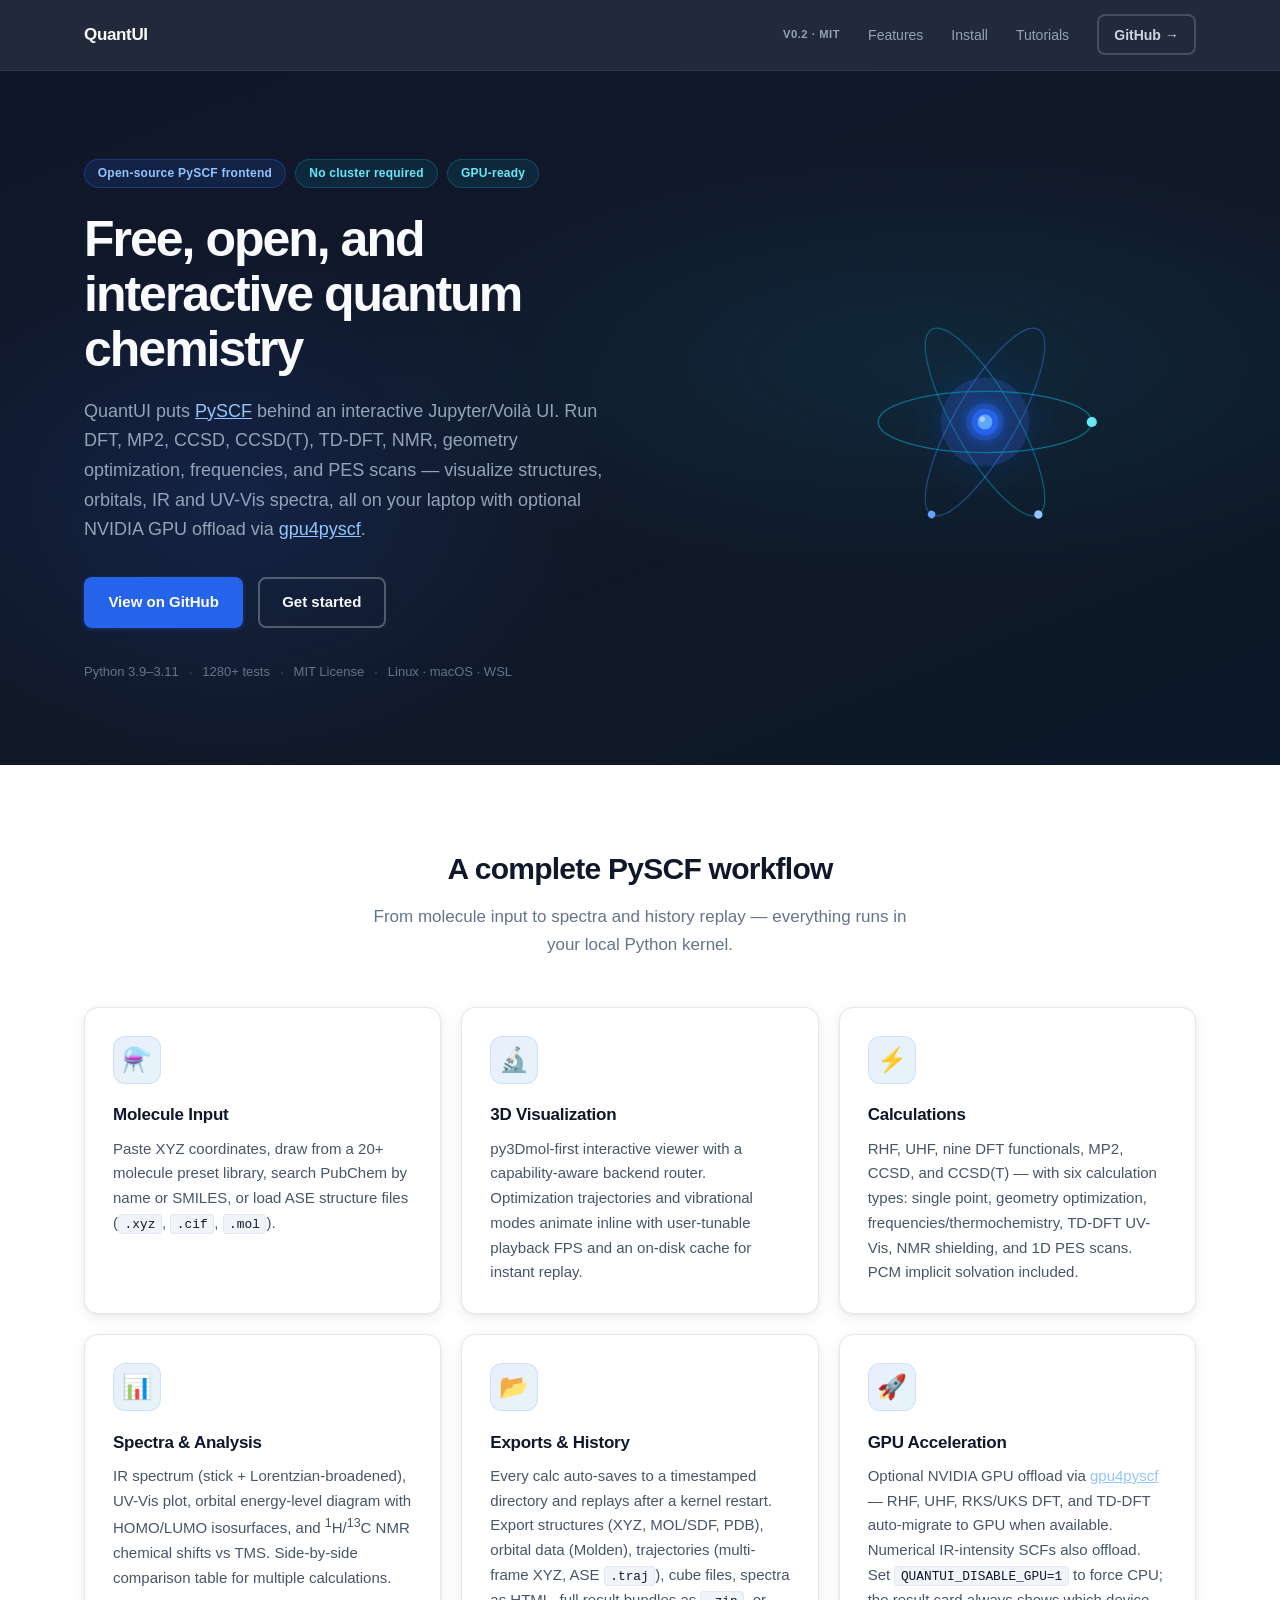
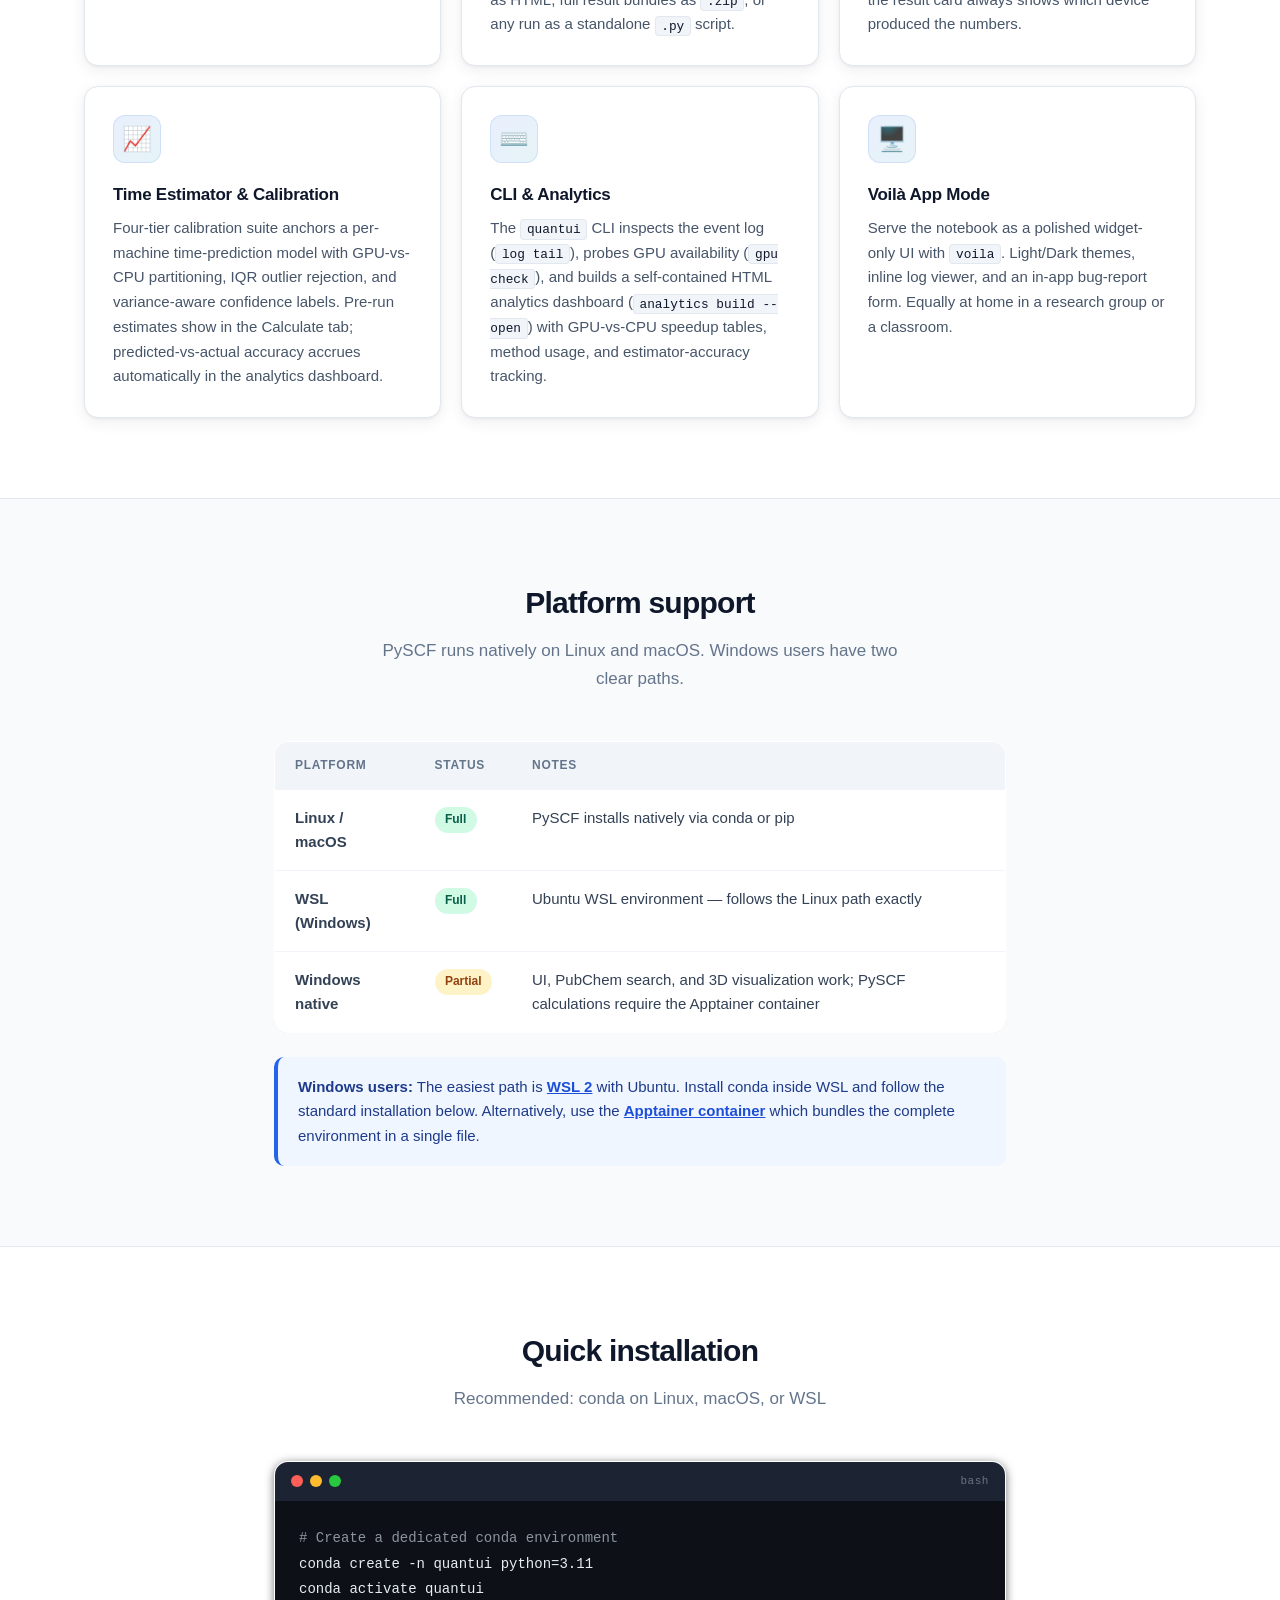
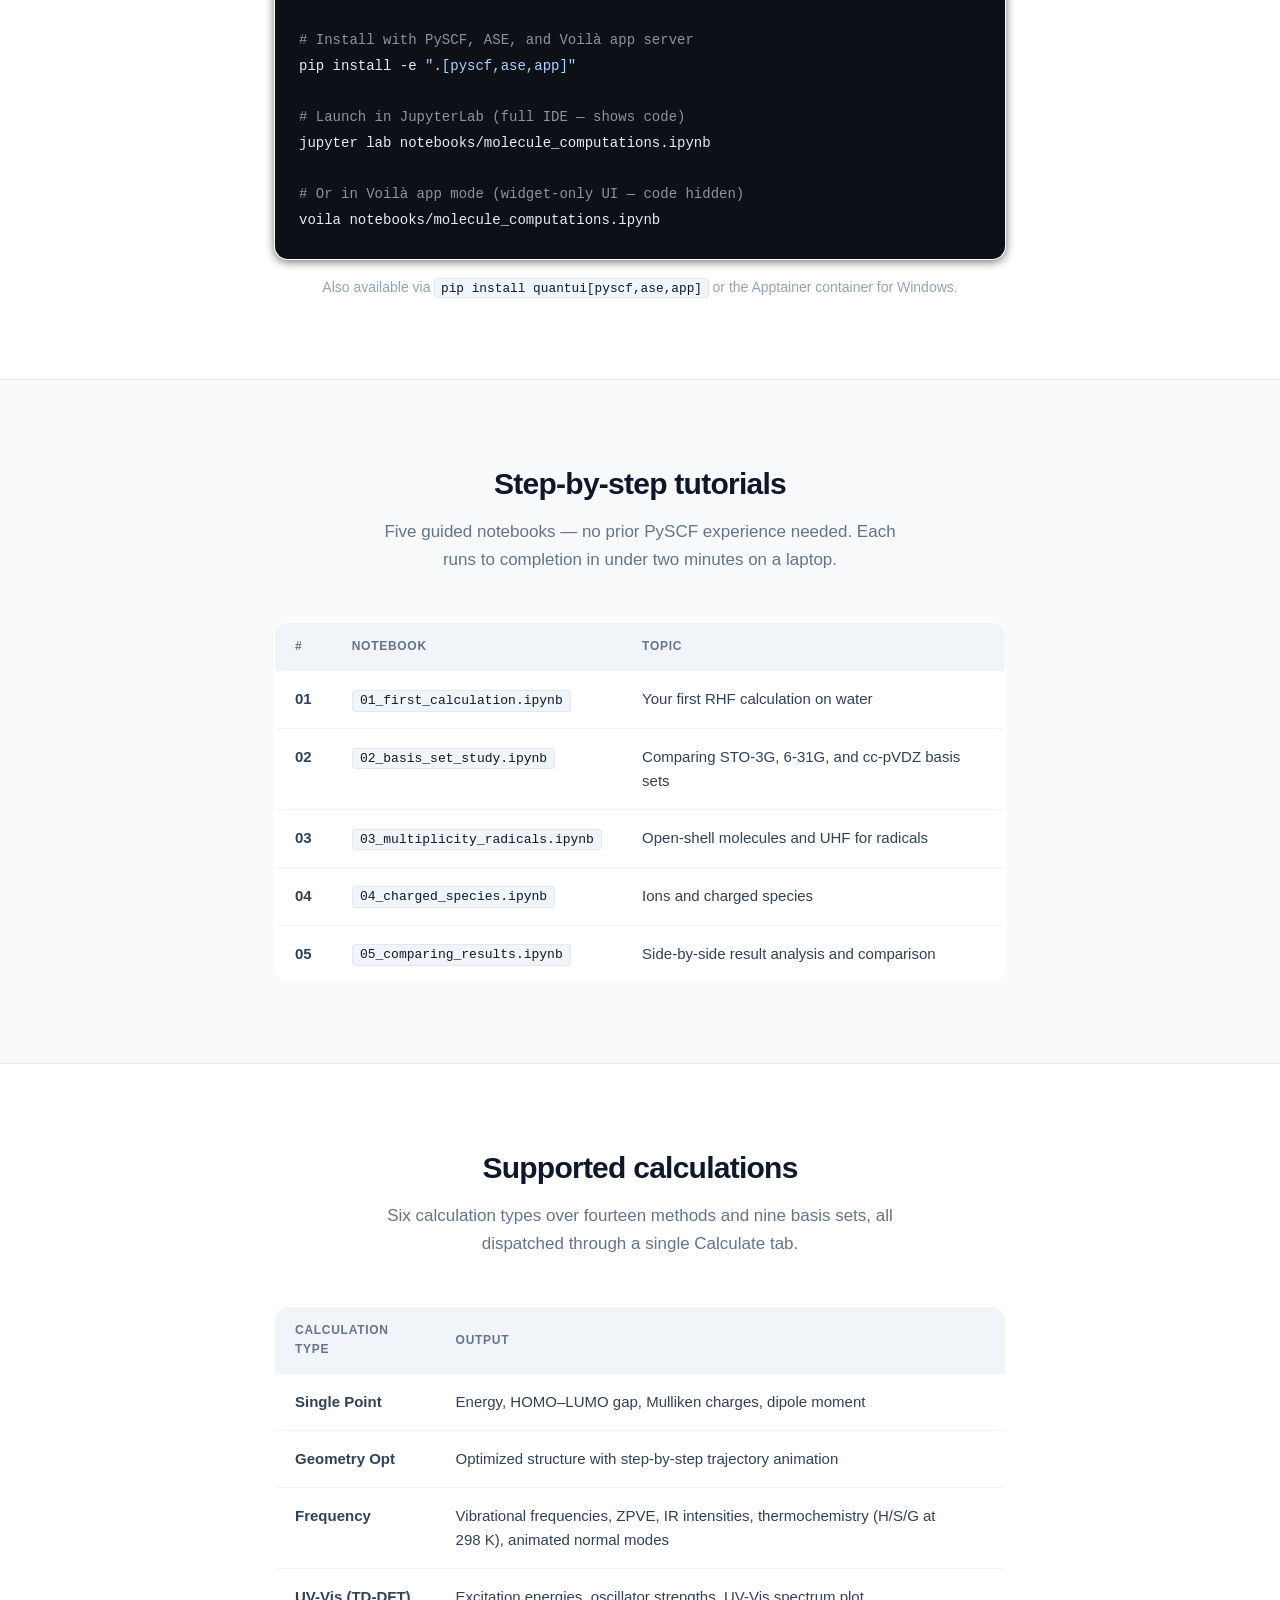
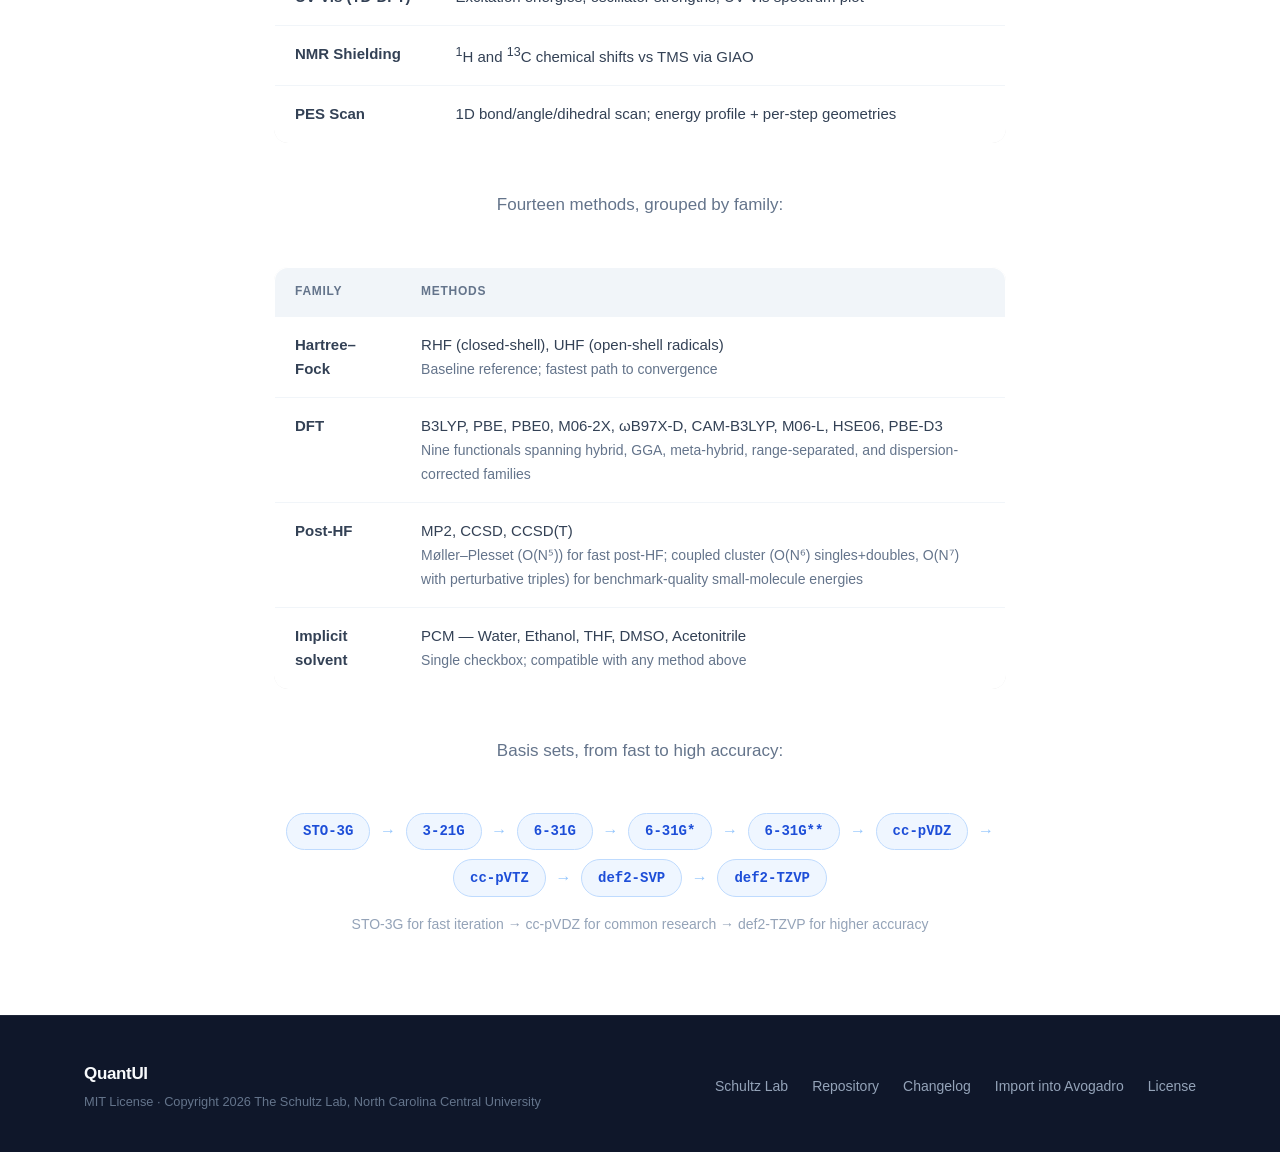
==== commit 768f7cb9: "Add Importing-into-Avogadro docs and help topic Add a new user guide (docs/IMPORTING-INTO-AVOGADRO.m" ====
--- a/docs/index.html
+++ b/docs/index.html
@@ -807,6 +807,7 @@
         <a href="https://github.com/The-Schultz-Lab" target="_blank" rel="noopener">Schultz Lab</a>
         <a href="https://github.com/The-Schultz-Lab/QuantUI" target="_blank" rel="noopener">Repository</a>
         <a href="https://github.com/The-Schultz-Lab/QuantUI/blob/main/CHANGELOG.md" target="_blank" rel="noopener">Changelog</a>
+        <a href="https://github.com/The-Schultz-Lab/QuantUI/blob/main/docs/IMPORTING-INTO-AVOGADRO.md" target="_blank" rel="noopener">Import into Avogadro</a>
         <a href="https://github.com/The-Schultz-Lab/QuantUI/blob/main/LICENSE" target="_blank" rel="noopener">License</a>
       </nav>
     </div>
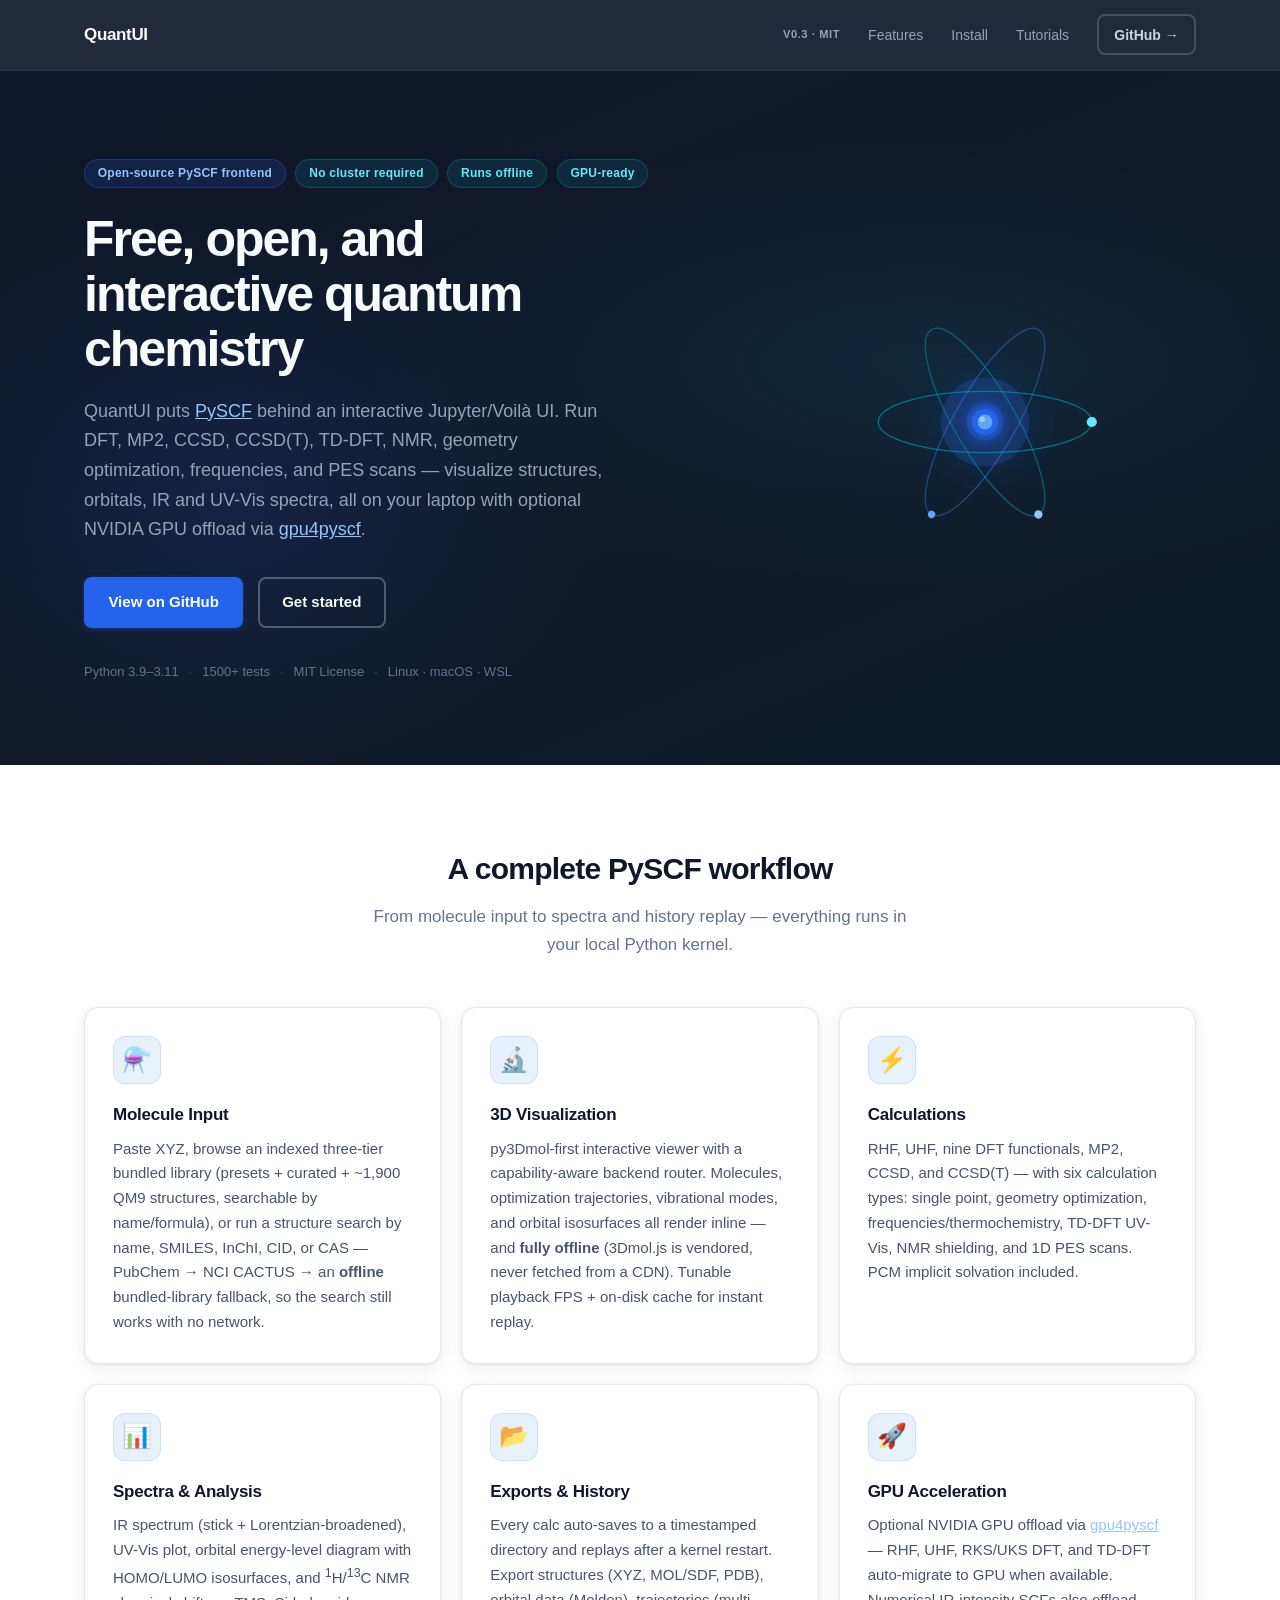
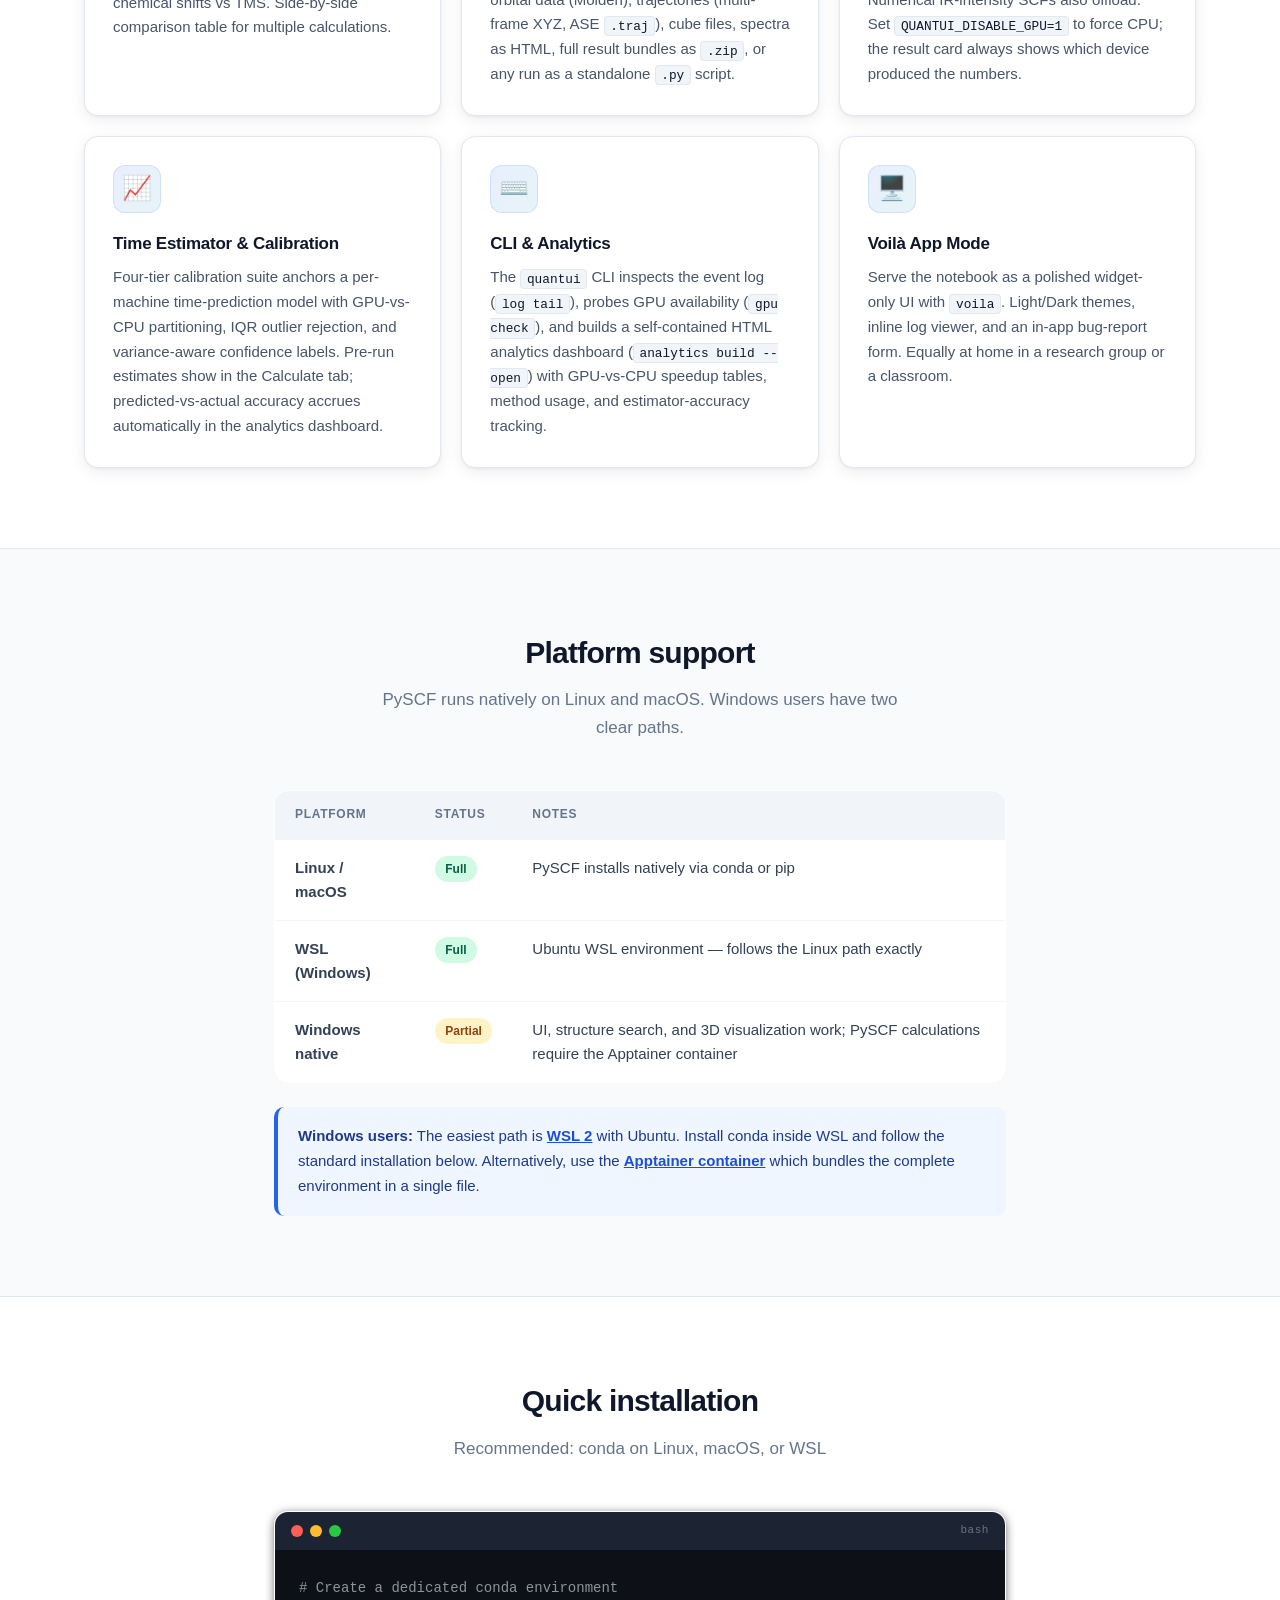
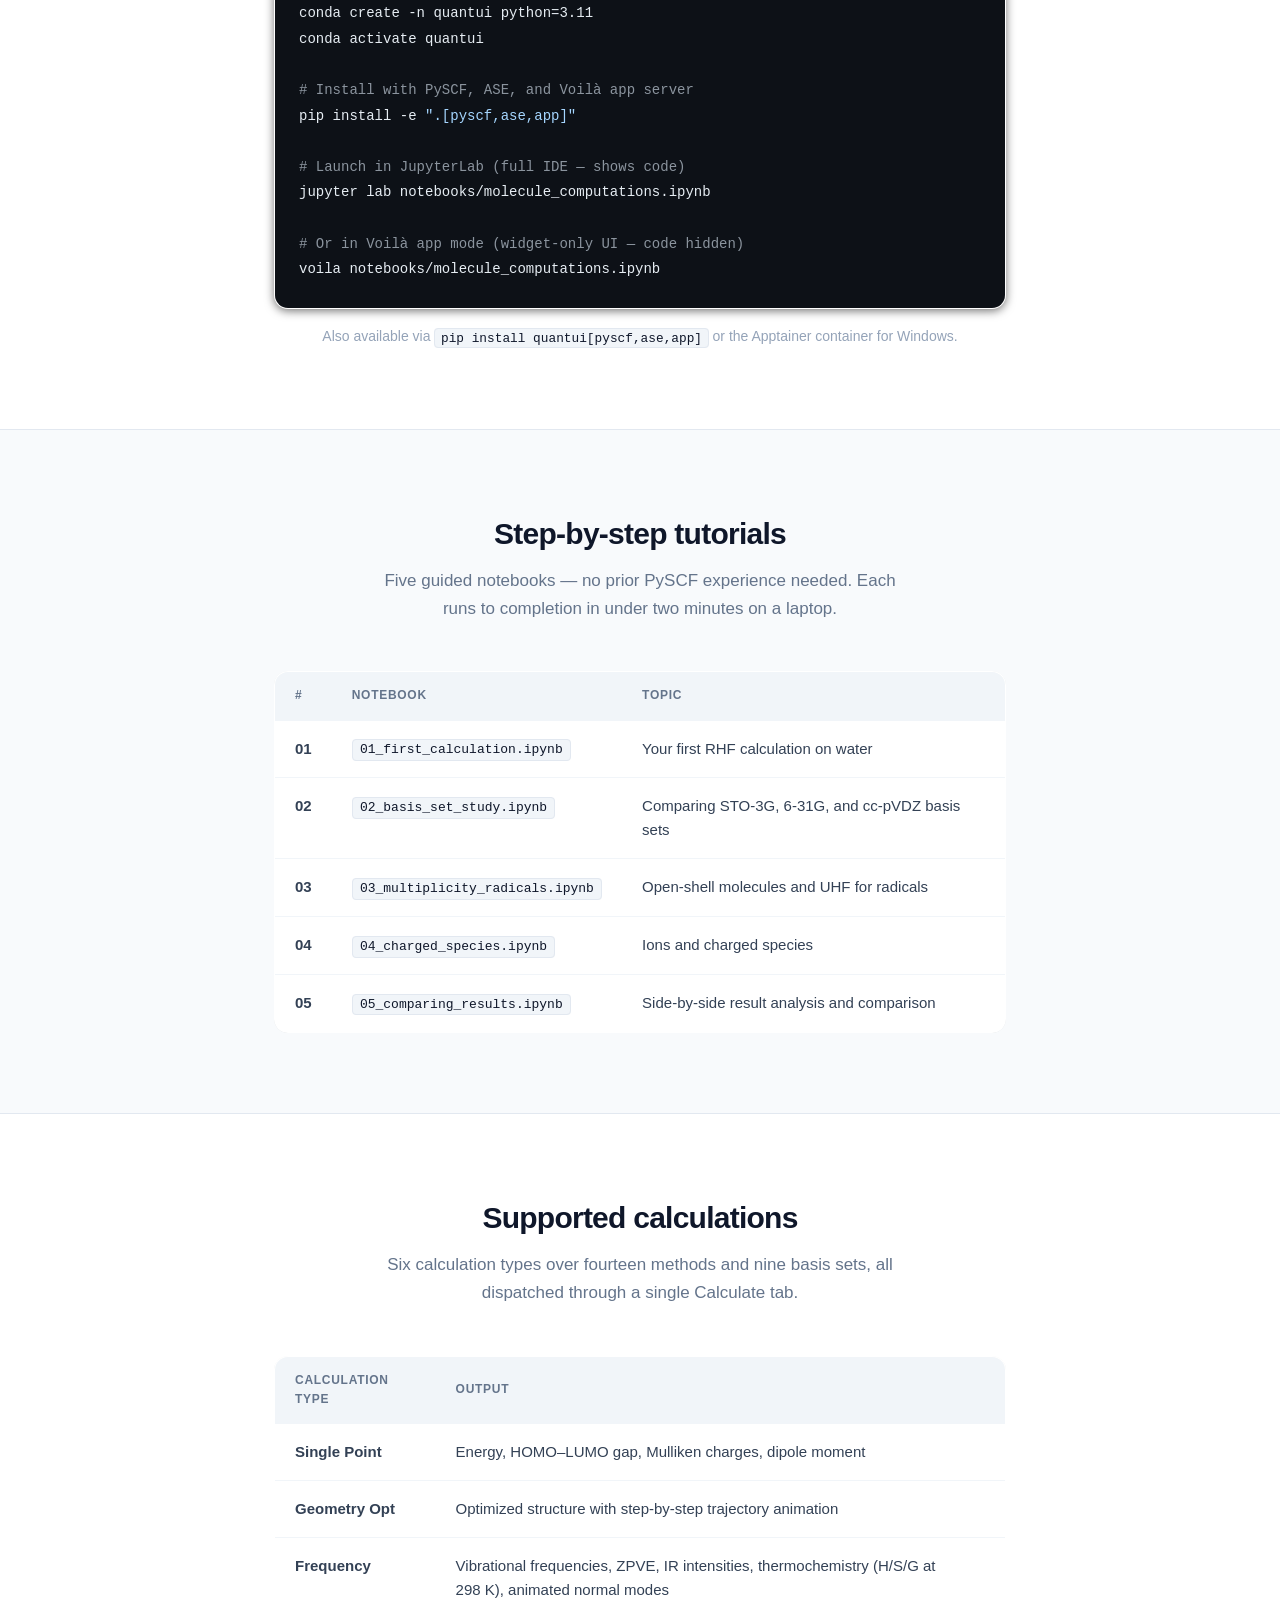
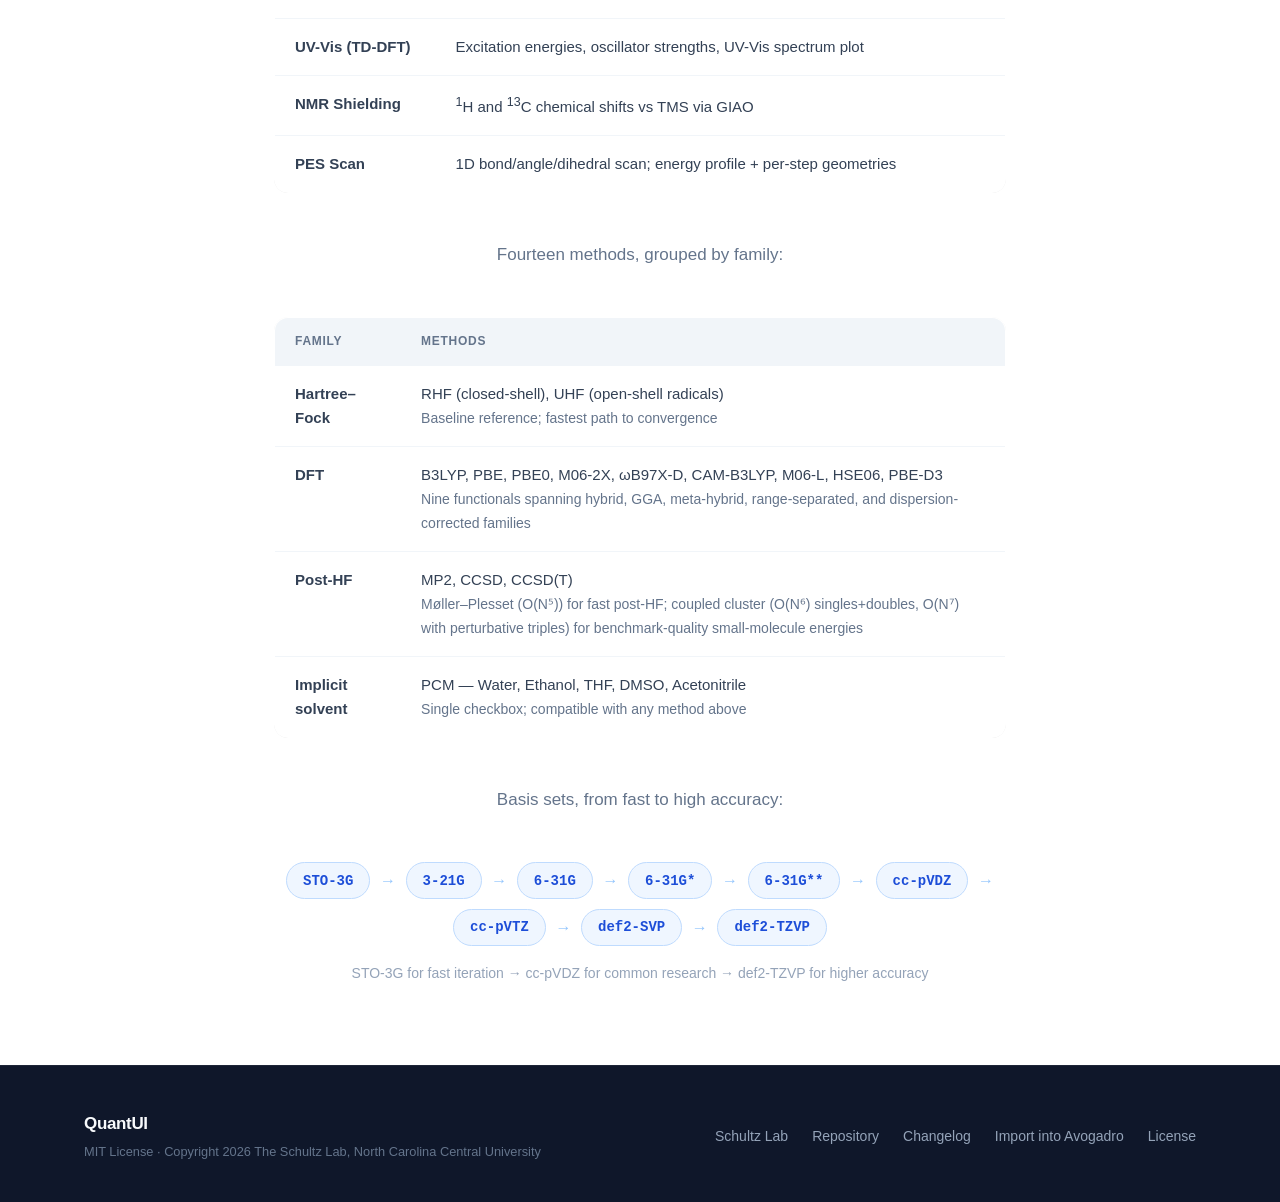
==== commit 1191cec5: "Bump version to v0.3.0; document offline features Update docs and packaging to describe the new offl" ====
--- a/docs/index.html
+++ b/docs/index.html
@@ -339,7 +339,7 @@
 <nav class="nav" role="navigation">
   <div class="nav__inner">
     <a class="nav__logo" href="#">QuantUI</a>
-    <span class="nav__badge">v0.2 &middot; MIT</span>
+    <span class="nav__badge">v0.3 &middot; MIT</span>
     <a class="nav__link" href="#features">Features</a>
     <a class="nav__link" href="#install">Install</a>
     <a class="nav__link" href="#tutorials">Tutorials</a>
@@ -356,6 +356,7 @@
         <div class="hero__eyebrow">
           <span class="pill">Open-source PySCF frontend</span>
           <span class="pill pill--teal">No cluster required</span>
+          <span class="pill pill--teal">Runs offline</span>
           <span class="pill pill--teal">GPU-ready</span>
         </div>
         <h1 class="hero__title">Free, open, and<br>interactive quantum chemistry</h1>
@@ -376,7 +377,7 @@
         <div class="hero__meta">
           <span class="hero__stat">Python 3.9&ndash;3.11</span>
           <span class="hero__sep">&middot;</span>
-          <span class="hero__stat">1280+ tests</span>
+          <span class="hero__stat">1500+ tests</span>
           <span class="hero__sep">&middot;</span>
           <span class="hero__stat">MIT License</span>
           <span class="hero__sep">&middot;</span>
@@ -440,9 +441,11 @@
         <div class="feature-card__icon">⚗️</div>
         <div class="feature-card__title">Molecule Input</div>
         <p class="feature-card__body">
-          Paste XYZ coordinates, draw from a 20+ molecule preset library,
-          search PubChem by name or SMILES, or load ASE structure files
-          (<code class="inline-code">.xyz</code>, <code class="inline-code">.cif</code>, <code class="inline-code">.mol</code>).
+          Paste XYZ, browse an indexed three-tier bundled library (presets +
+          curated + ~1,900 QM9 structures, searchable by name/formula), or run
+          a structure search by name, SMILES, InChI, CID, or CAS &mdash;
+          PubChem &rarr; NCI CACTUS &rarr; an <strong>offline</strong>
+          bundled-library fallback, so the search still works with no network.
         </p>
       </div>
 
@@ -451,9 +454,11 @@
         <div class="feature-card__title">3D Visualization</div>
         <p class="feature-card__body">
           py3Dmol-first interactive viewer with a capability-aware
-          backend router. Optimization trajectories and vibrational
-          modes animate inline with user-tunable playback FPS and an
-          on-disk cache for instant replay.
+          backend router. Molecules, optimization trajectories,
+          vibrational modes, and orbital isosurfaces all render inline
+          &mdash; and <strong>fully offline</strong> (3Dmol.js is vendored,
+          never fetched from a CDN). Tunable playback FPS + on-disk cache
+          for instant replay.
         </p>
       </div>
 
@@ -576,7 +581,7 @@
           <tr>
             <td><strong>Windows native</strong></td>
             <td><span class="badge badge--partial">Partial</span></td>
-            <td>UI, PubChem search, and 3D visualization work; PySCF calculations require the Apptainer container</td>
+            <td>UI, structure search, and 3D visualization work; PySCF calculations require the Apptainer container</td>
           </tr>
         </tbody>
       </table>
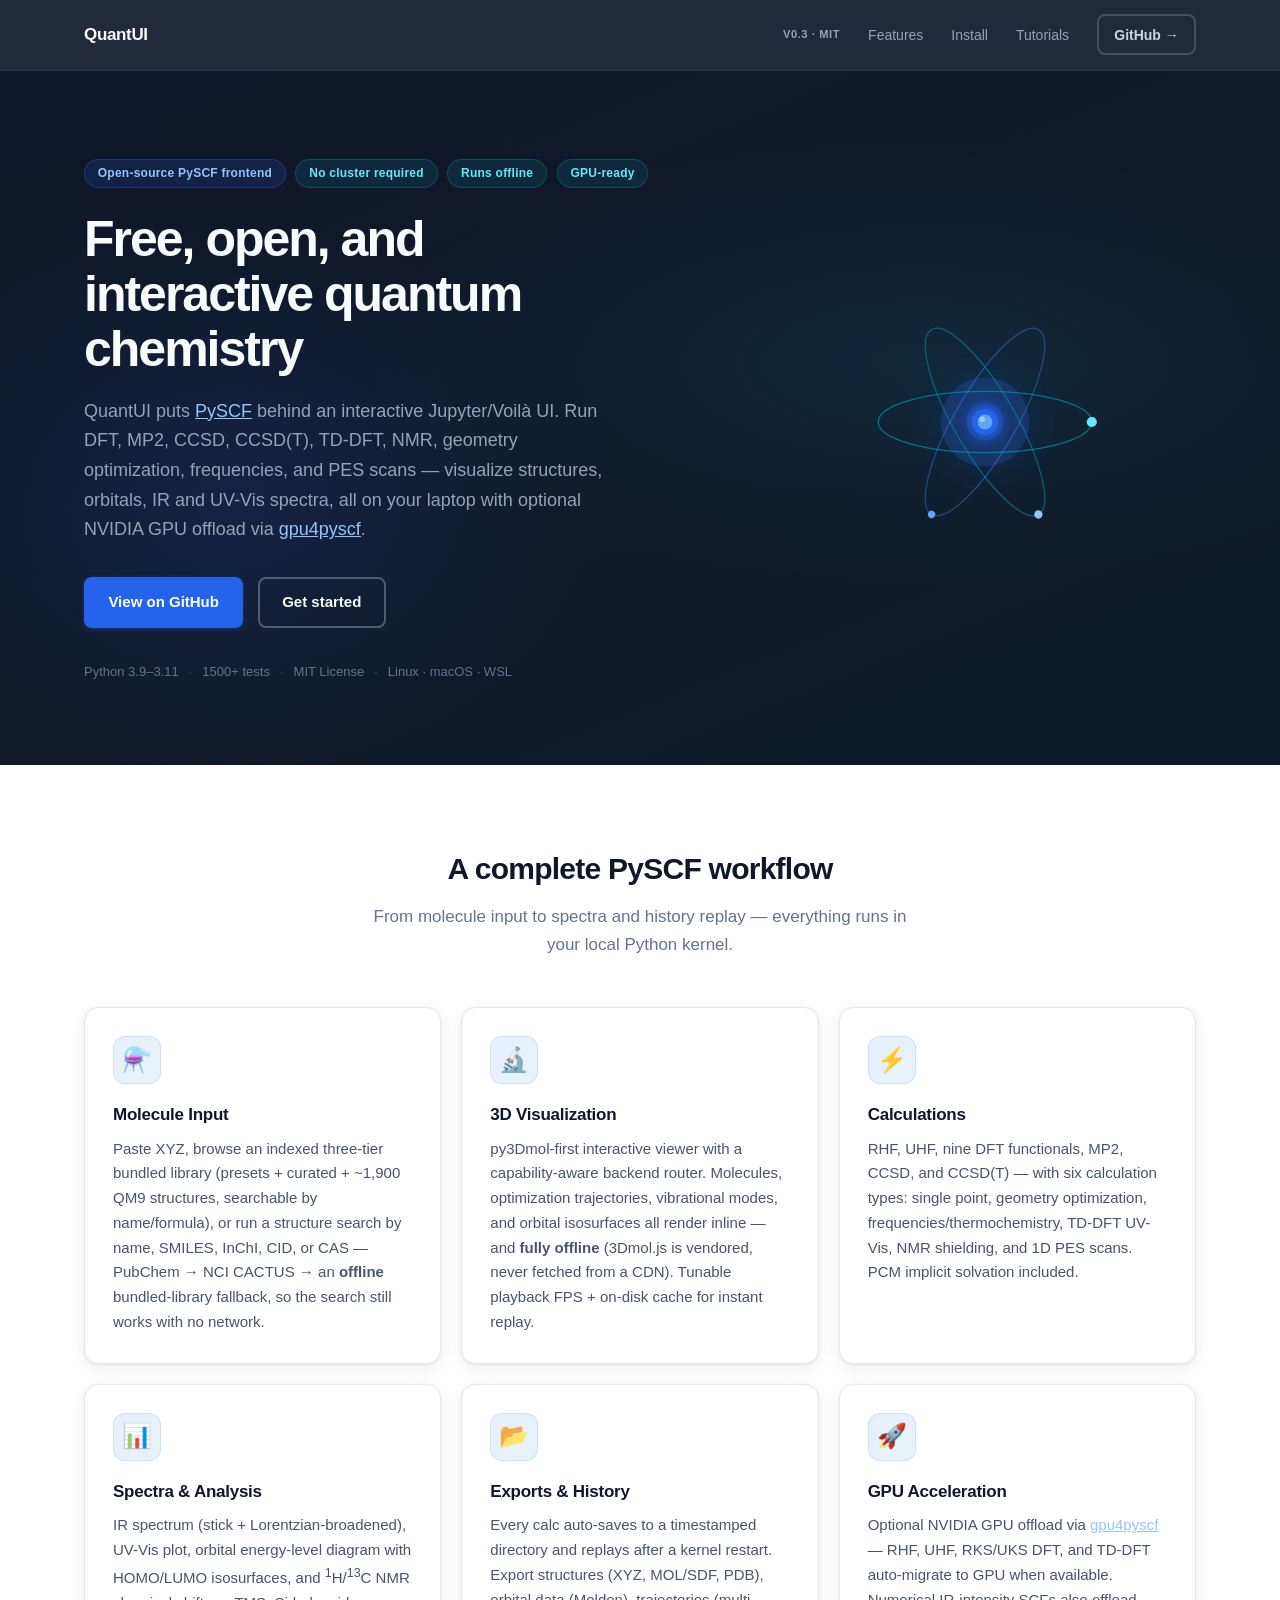
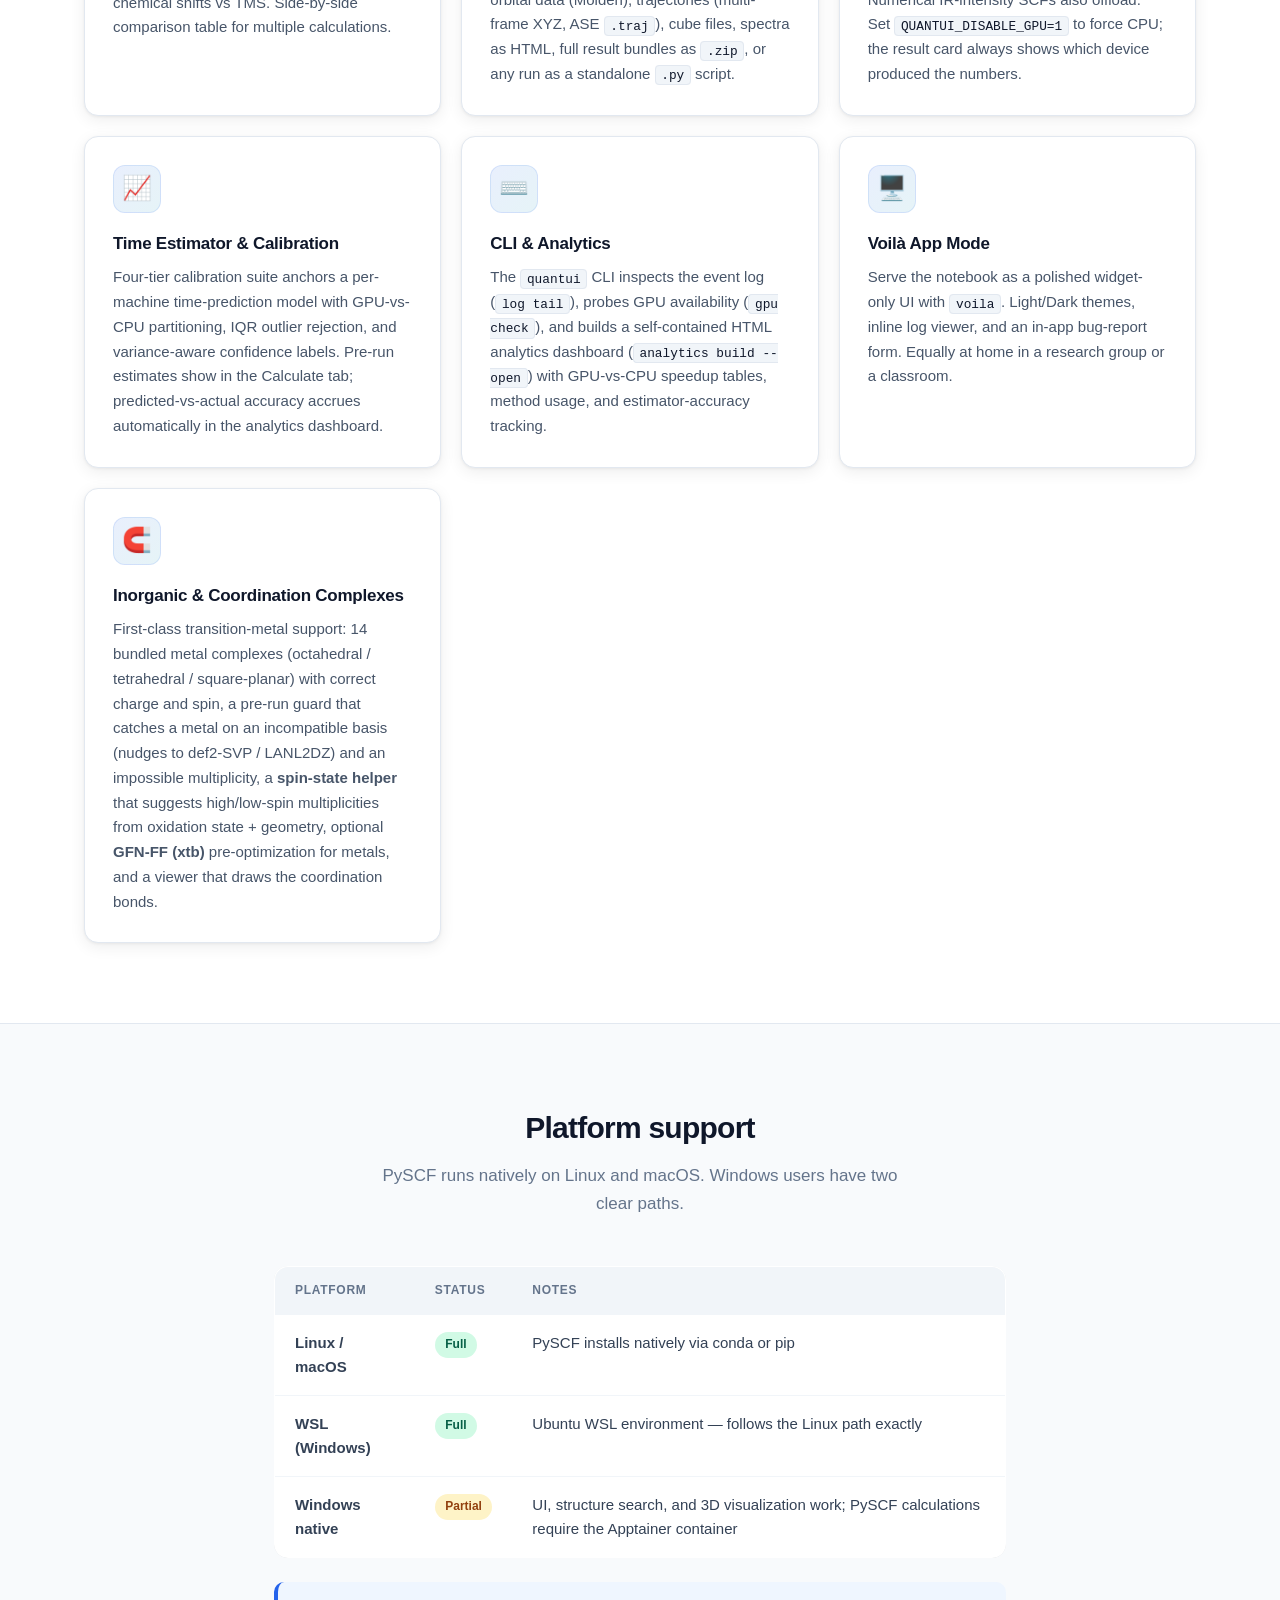
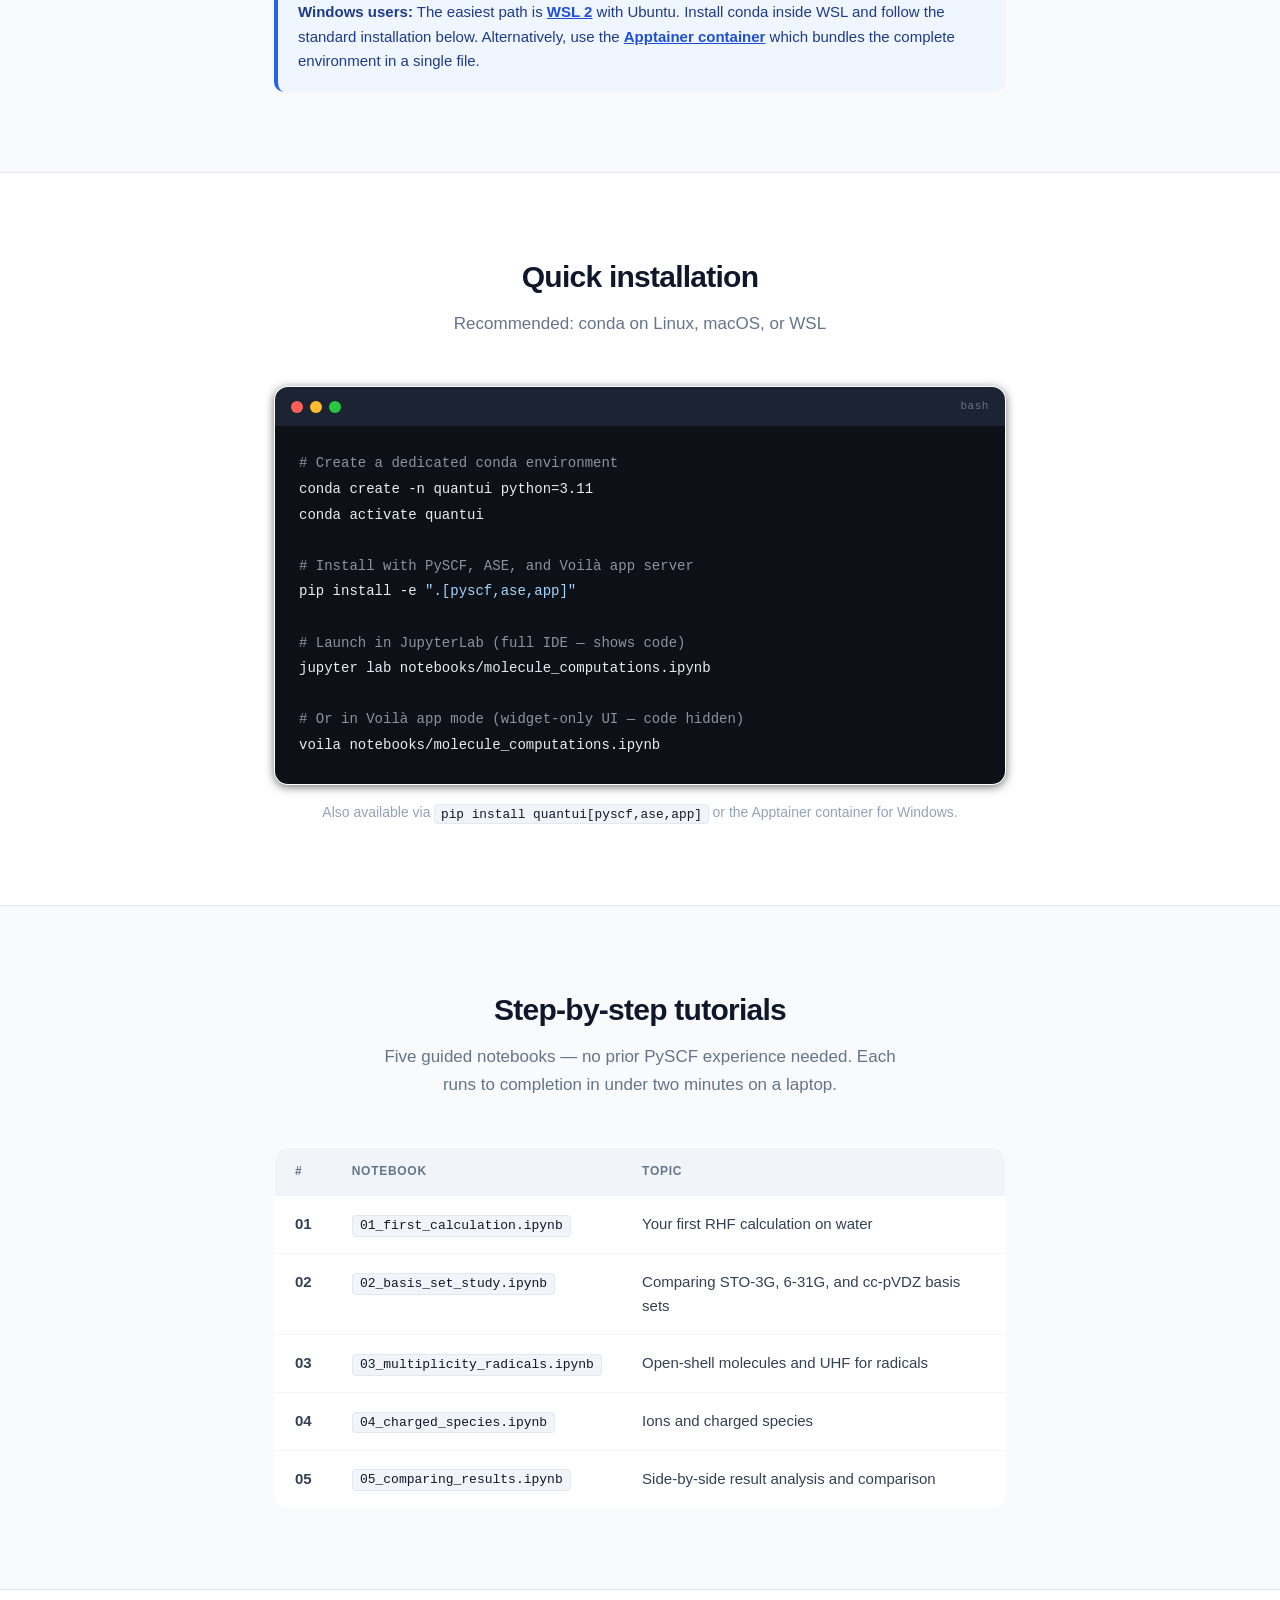
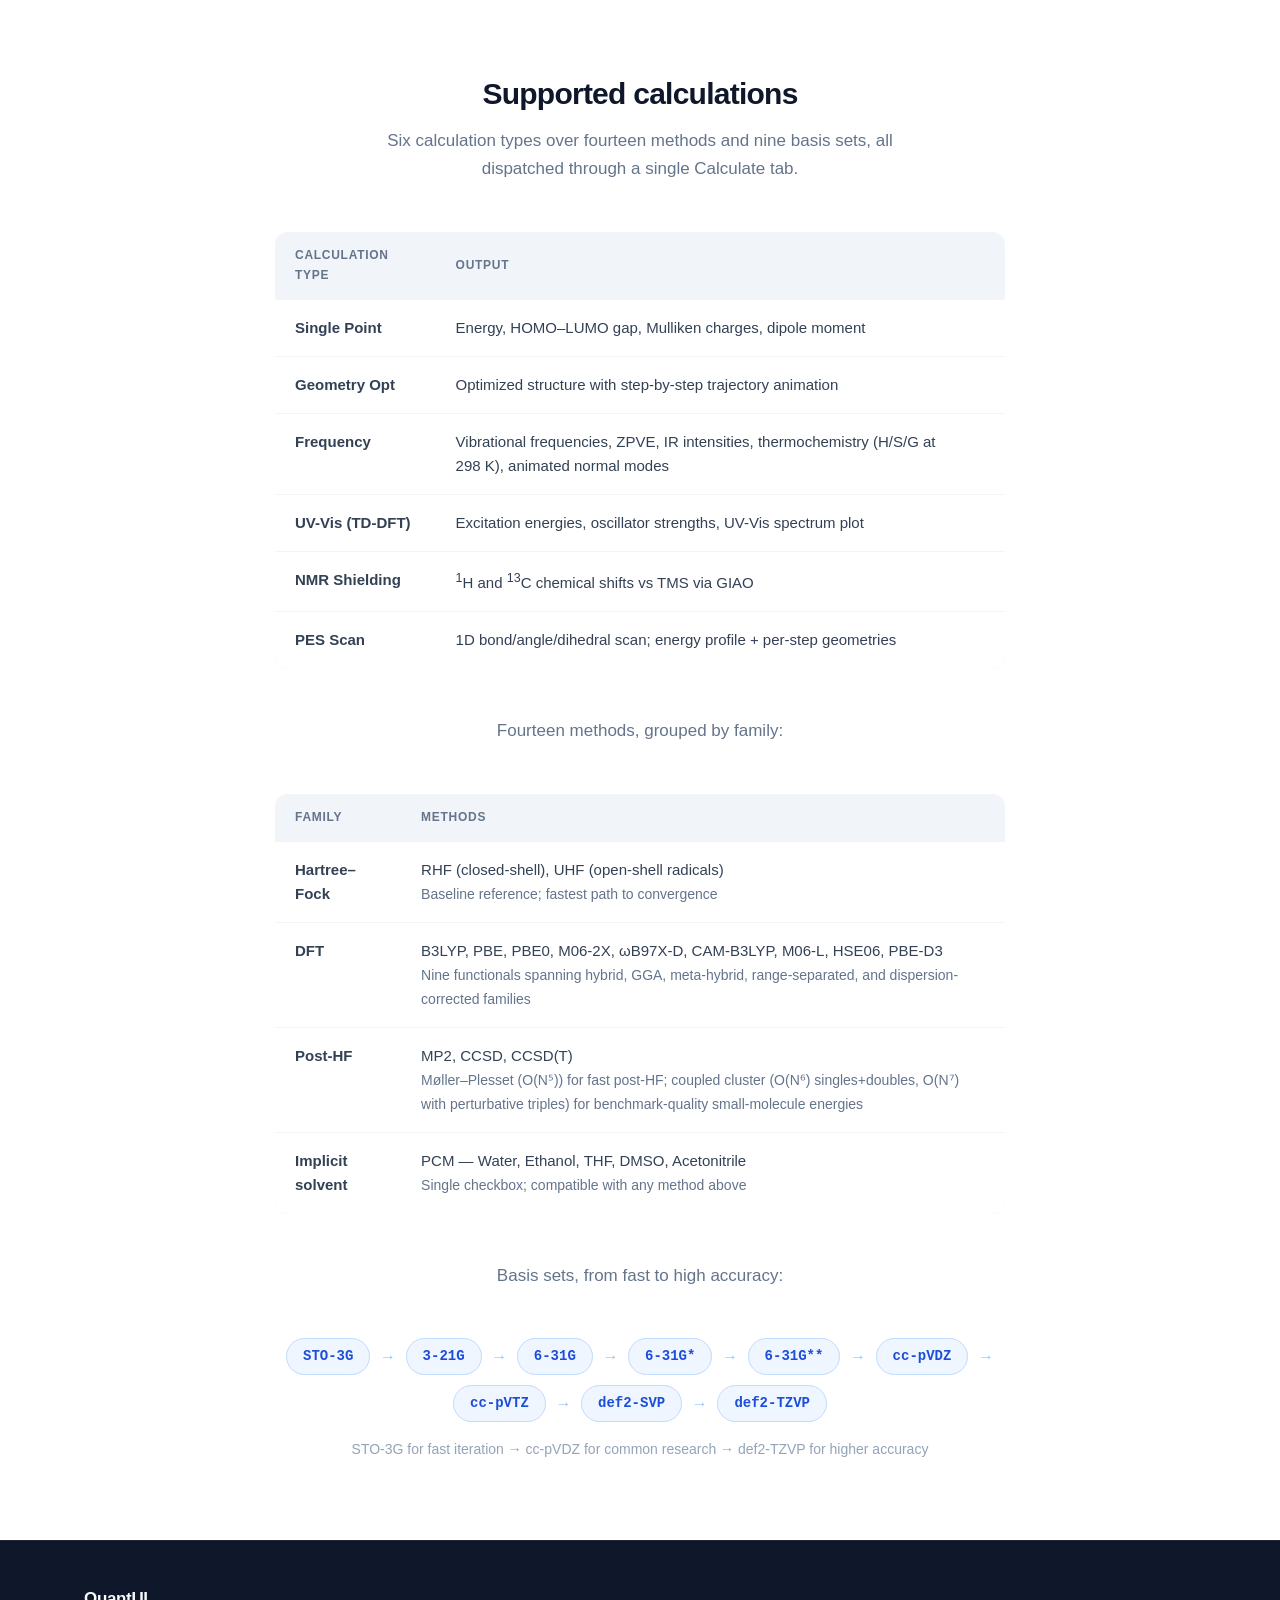
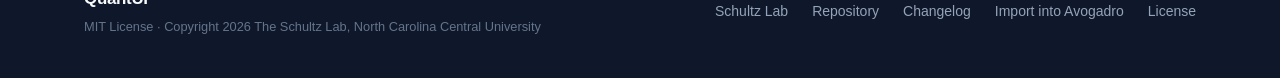
==== commit 049180dd: "Document inorganic / coordination-complex support (README + landing page) README: new "Inorganic / c" ====
--- a/docs/index.html
+++ b/docs/index.html
@@ -4,7 +4,7 @@
   <meta charset="UTF-8">
   <meta name="viewport" content="width=device-width, initial-scale=1.0">
   <title>QuantUI — Free, open, and interactive quantum chemistry</title>
-  <meta name="description" content="QuantUI is a free, open-source frontend for PySCF — DFT, MP2, CCSD, CCSD(T), TD-DFT, NMR, geometry optimization, frequency analysis, PES scans, optional NVIDIA GPU offload, and interactive 3D visualization, running locally in Jupyter or Voilà.">
+  <meta name="description" content="QuantUI is a free, open-source frontend for PySCF — DFT, MP2, CCSD, CCSD(T), TD-DFT, NMR, geometry optimization, frequency analysis, PES scans, transition-metal / coordination-complex support (GFN-FF pre-optimization, spin-state helper), optional NVIDIA GPU offload, and interactive 3D visualization, running locally in Jupyter or Voilà.">
   <meta property="og:title" content="QuantUI — Free, open, and interactive quantum chemistry">
   <meta property="og:description" content="PySCF in an interactive Jupyter/Voilà UI. DFT, MP2, CCSD, CCSD(T), NMR, UV-Vis, frequencies, PES scans, GPU offload, and 3D structures — all local, no cluster required.">
   <meta property="og:type" content="website">
@@ -544,6 +544,21 @@
           <code class="inline-code">voila</code>. Light/Dark themes,
           inline log viewer, and an in-app bug-report form. Equally at
           home in a research group or a classroom.
+        </p>
+      </div>
+
+      <div class="card">
+        <div class="feature-card__icon">🧲</div>
+        <div class="feature-card__title">Inorganic &amp; Coordination Complexes</div>
+        <p class="feature-card__body">
+          First-class transition-metal support: 14 bundled metal complexes
+          (octahedral / tetrahedral / square-planar) with correct charge and
+          spin, a pre-run guard that catches a metal on an incompatible basis
+          (nudges to def2-SVP / LANL2DZ) and an impossible multiplicity, a
+          <strong>spin-state helper</strong> that suggests high/low-spin
+          multiplicities from oxidation state + geometry, optional
+          <strong>GFN-FF (xtb)</strong> pre-optimization for metals, and a
+          viewer that draws the coordination bonds.
         </p>
       </div>
 
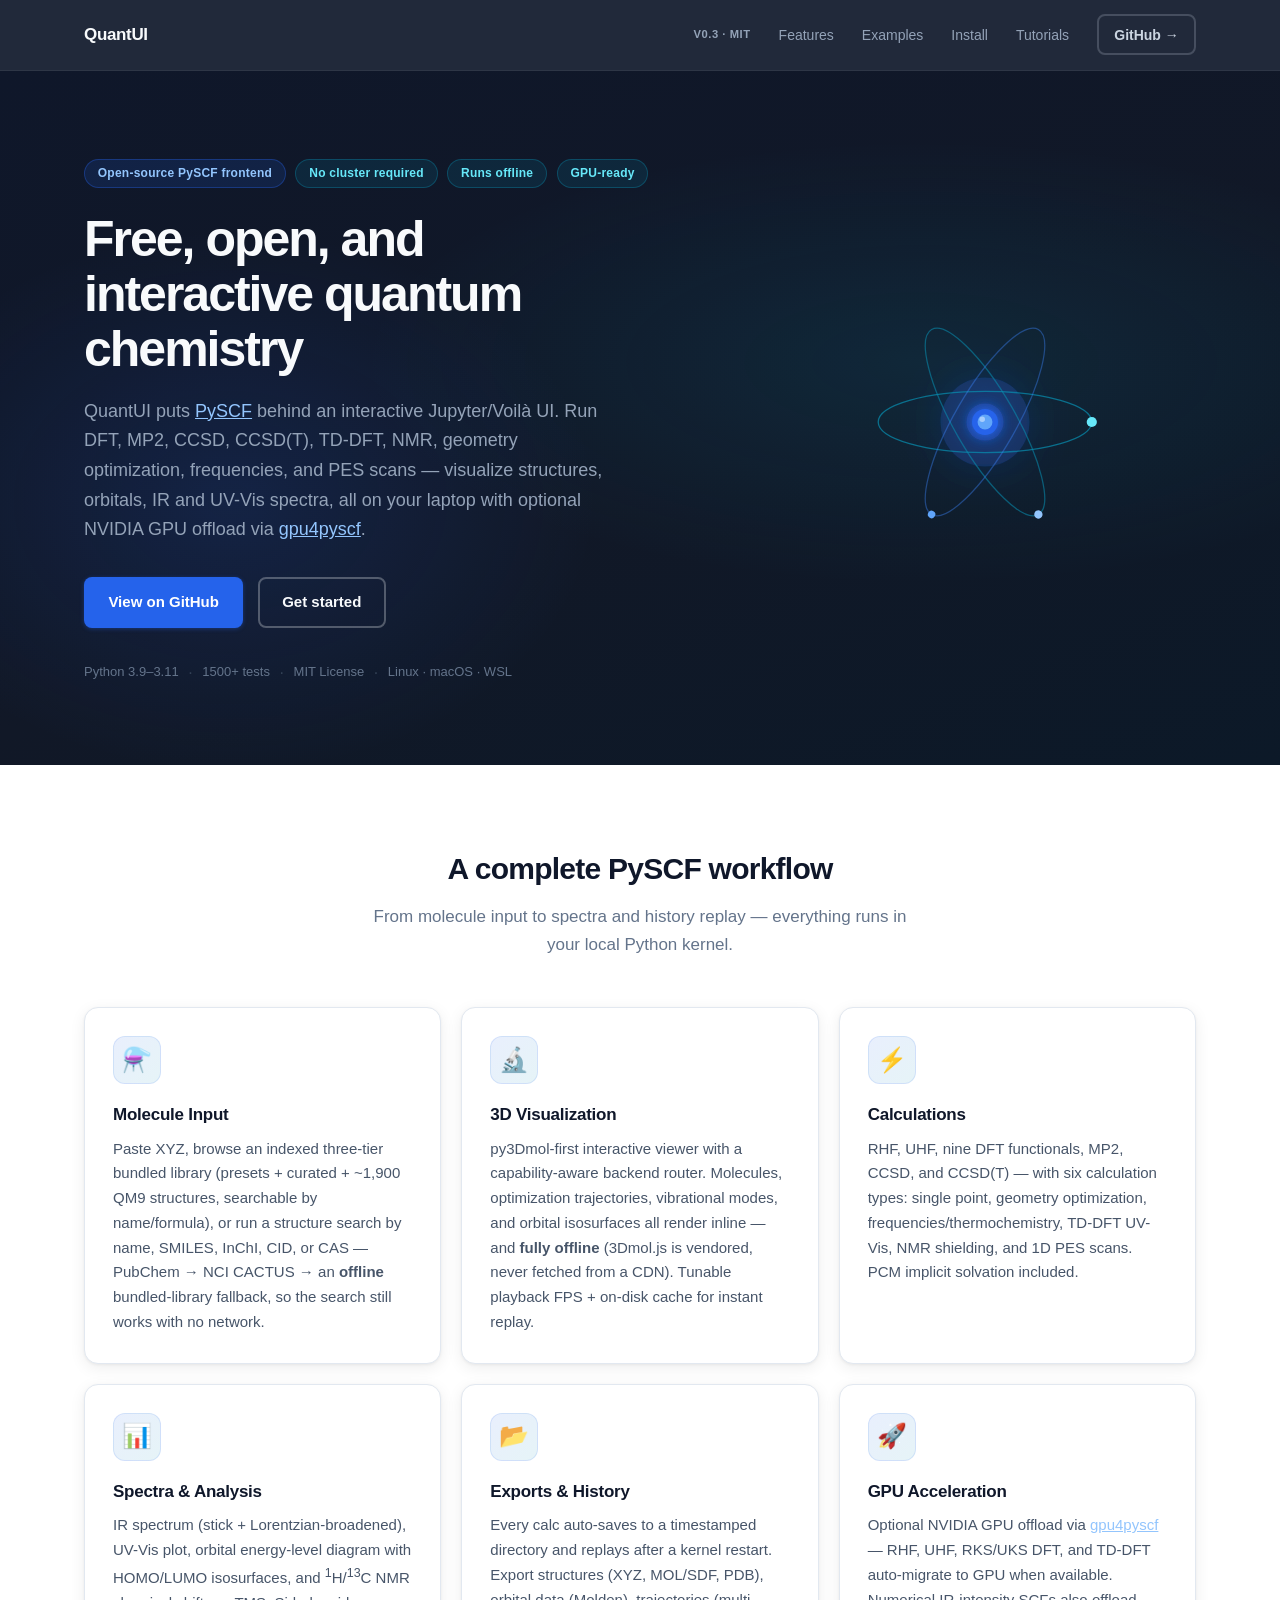
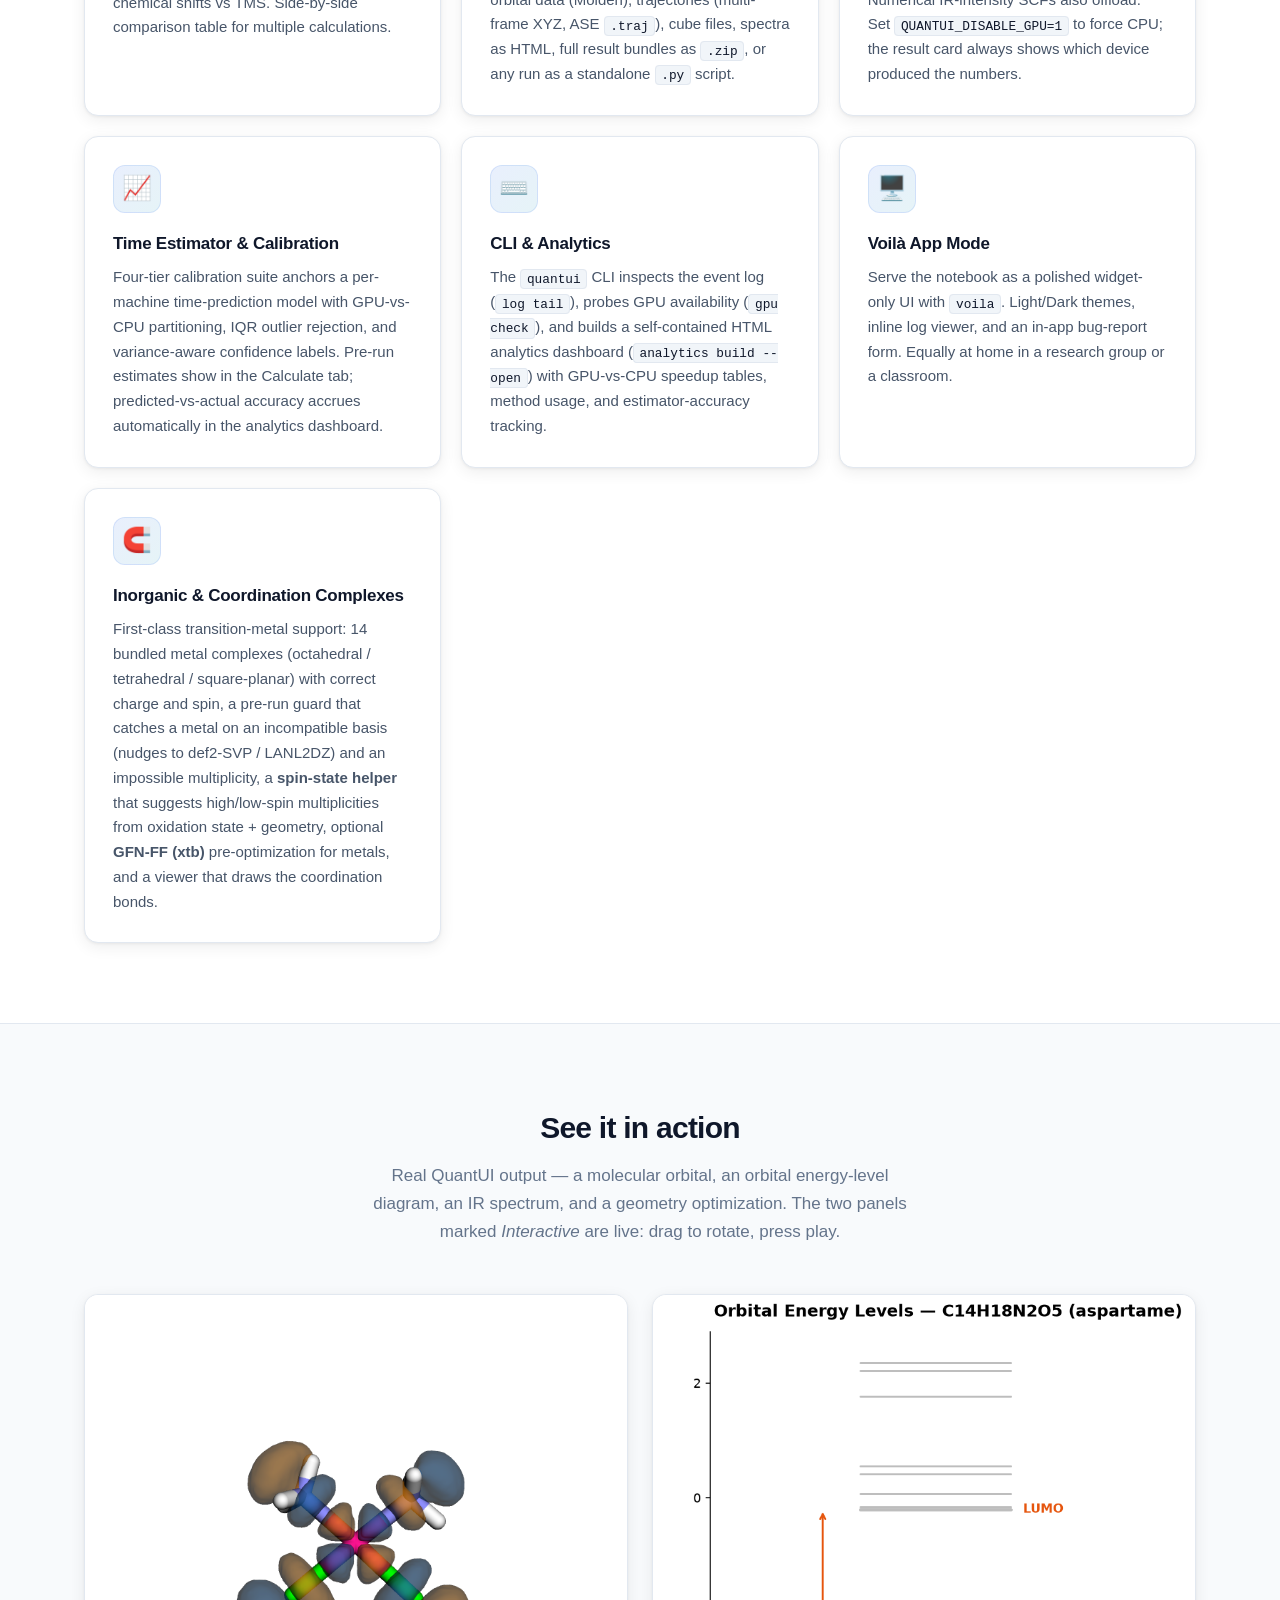
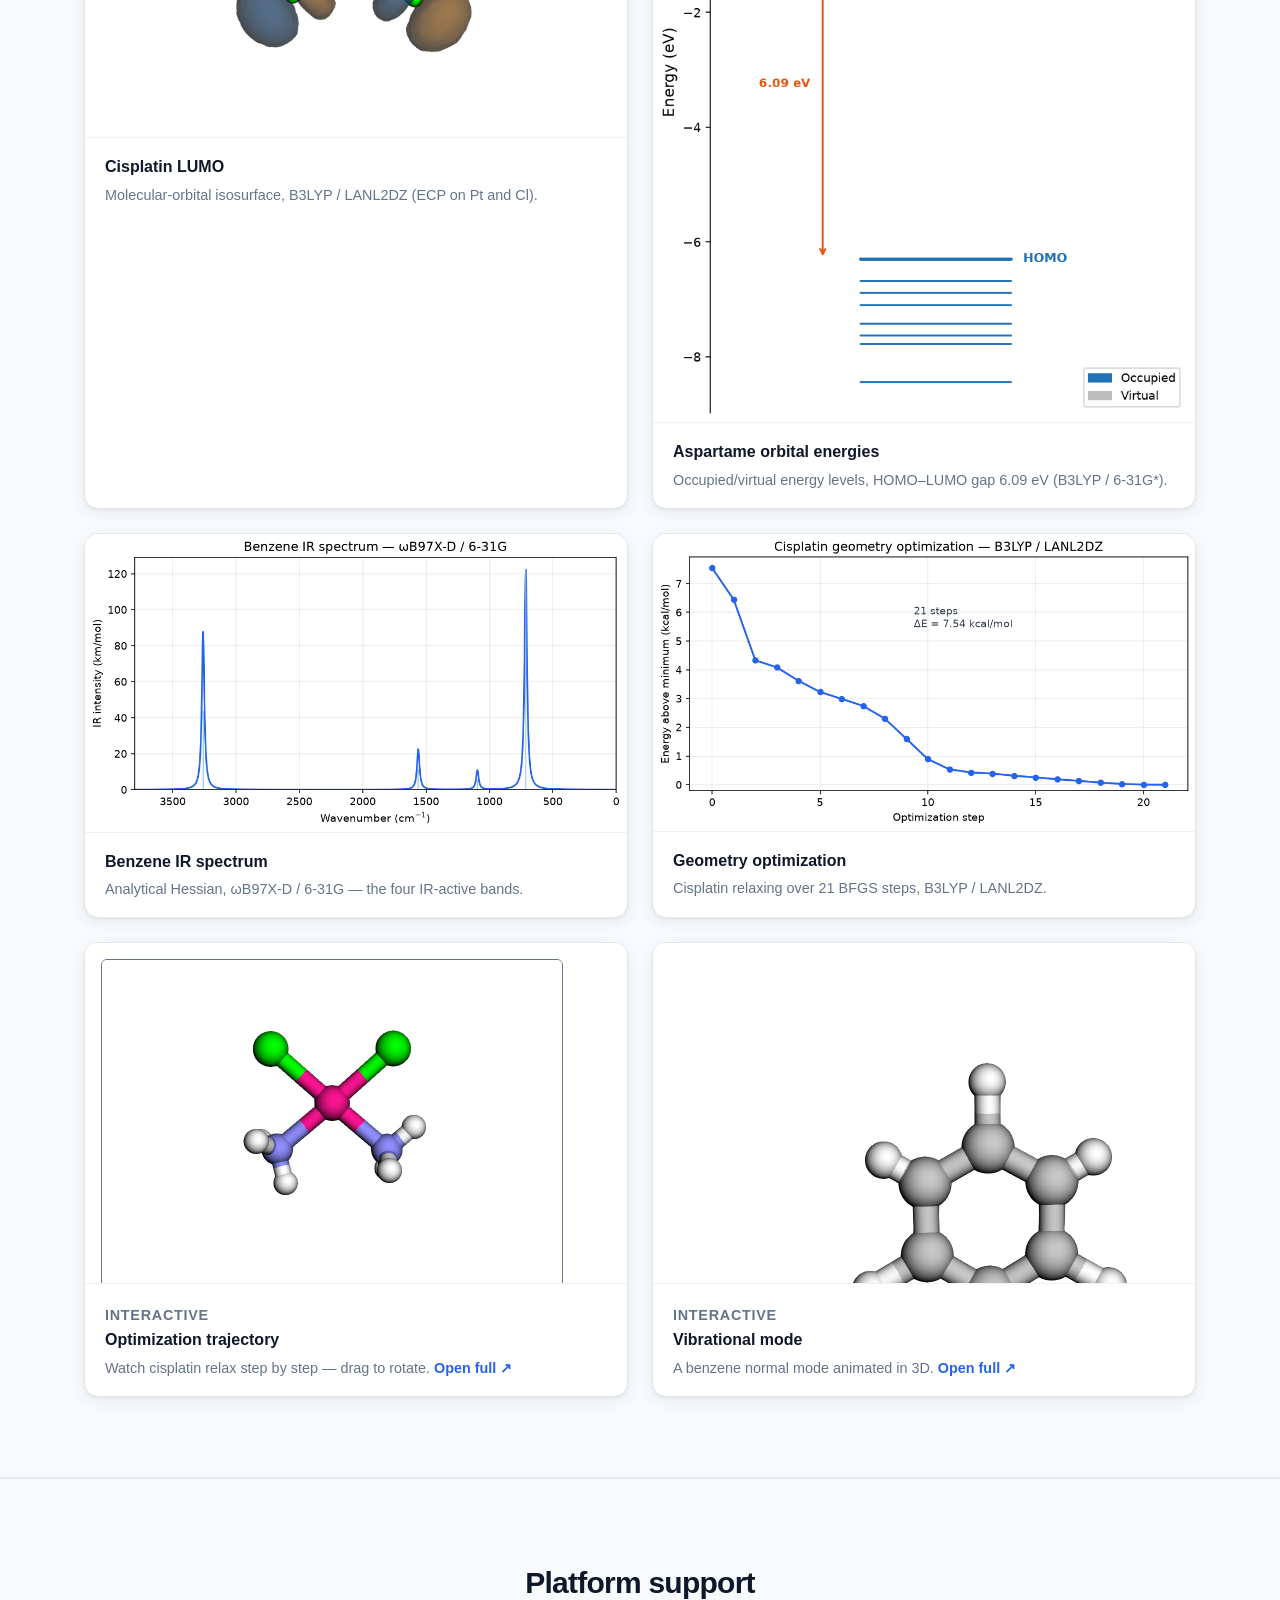
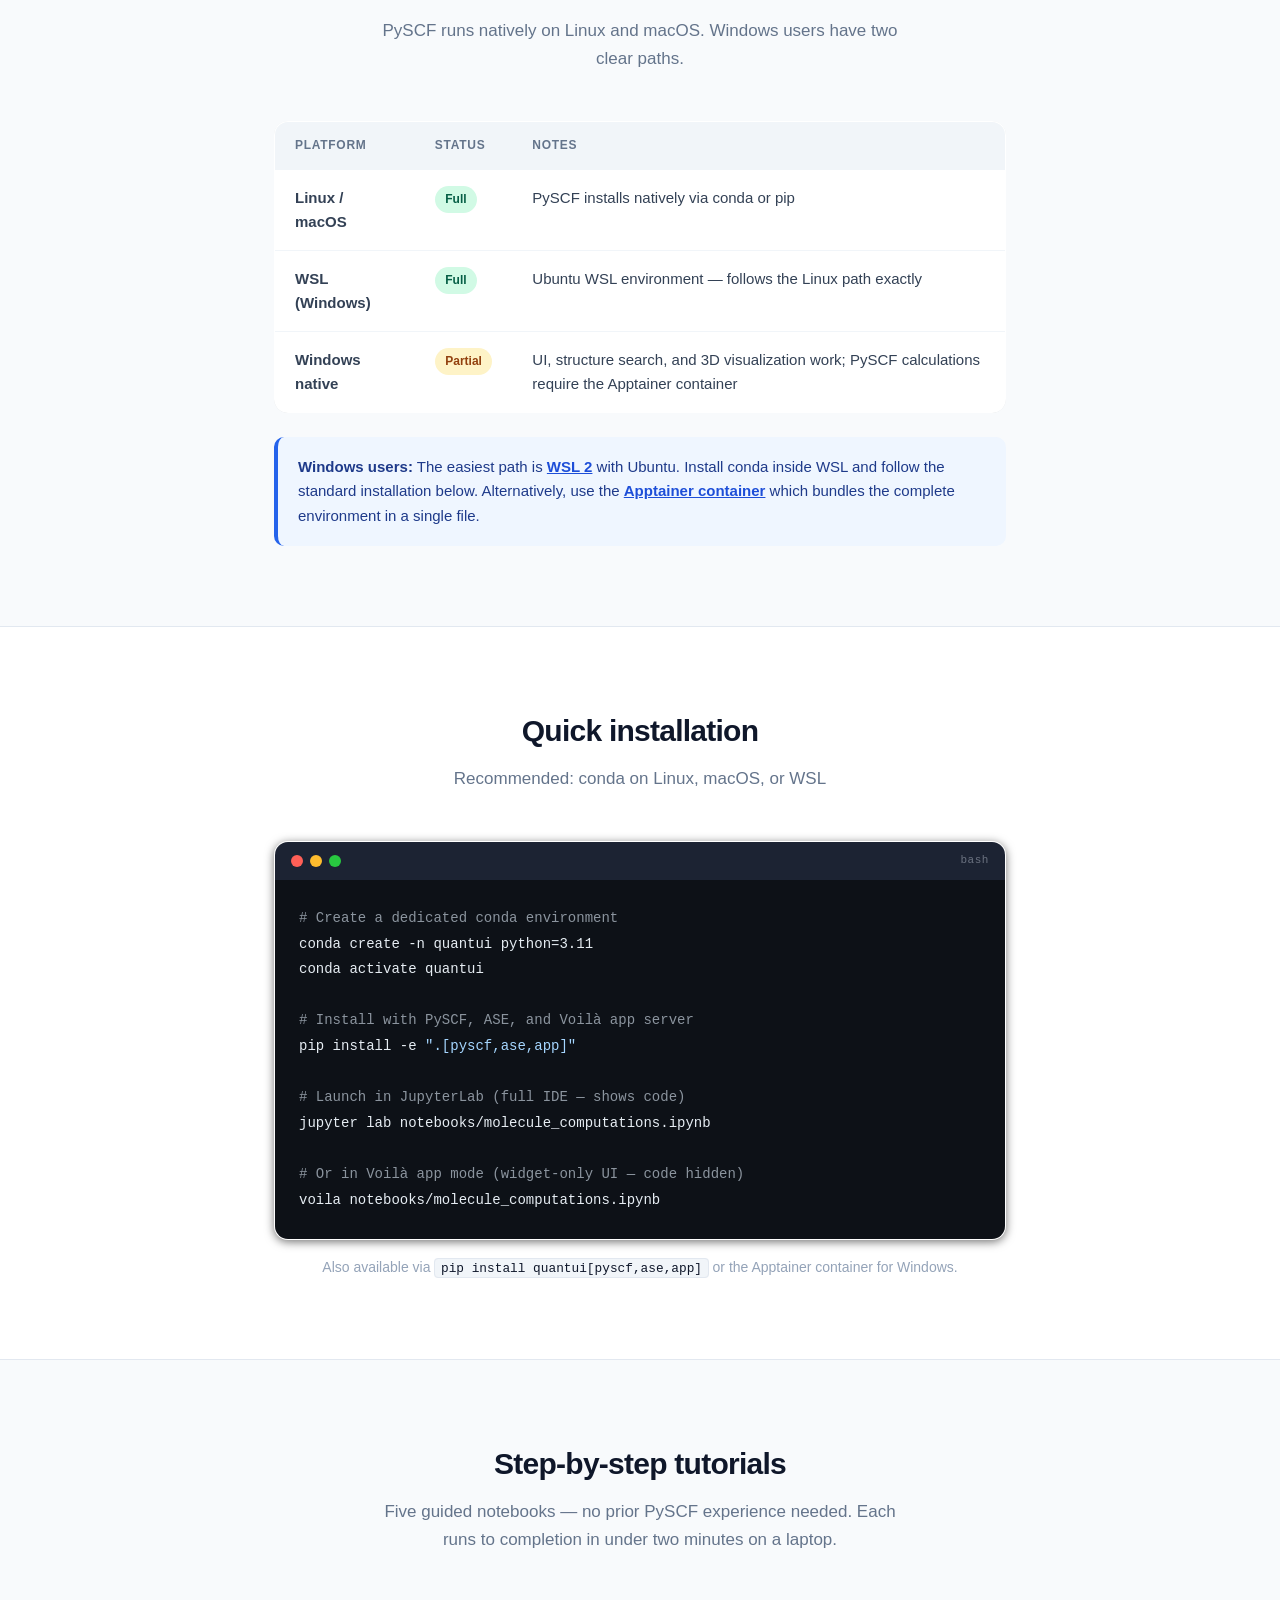
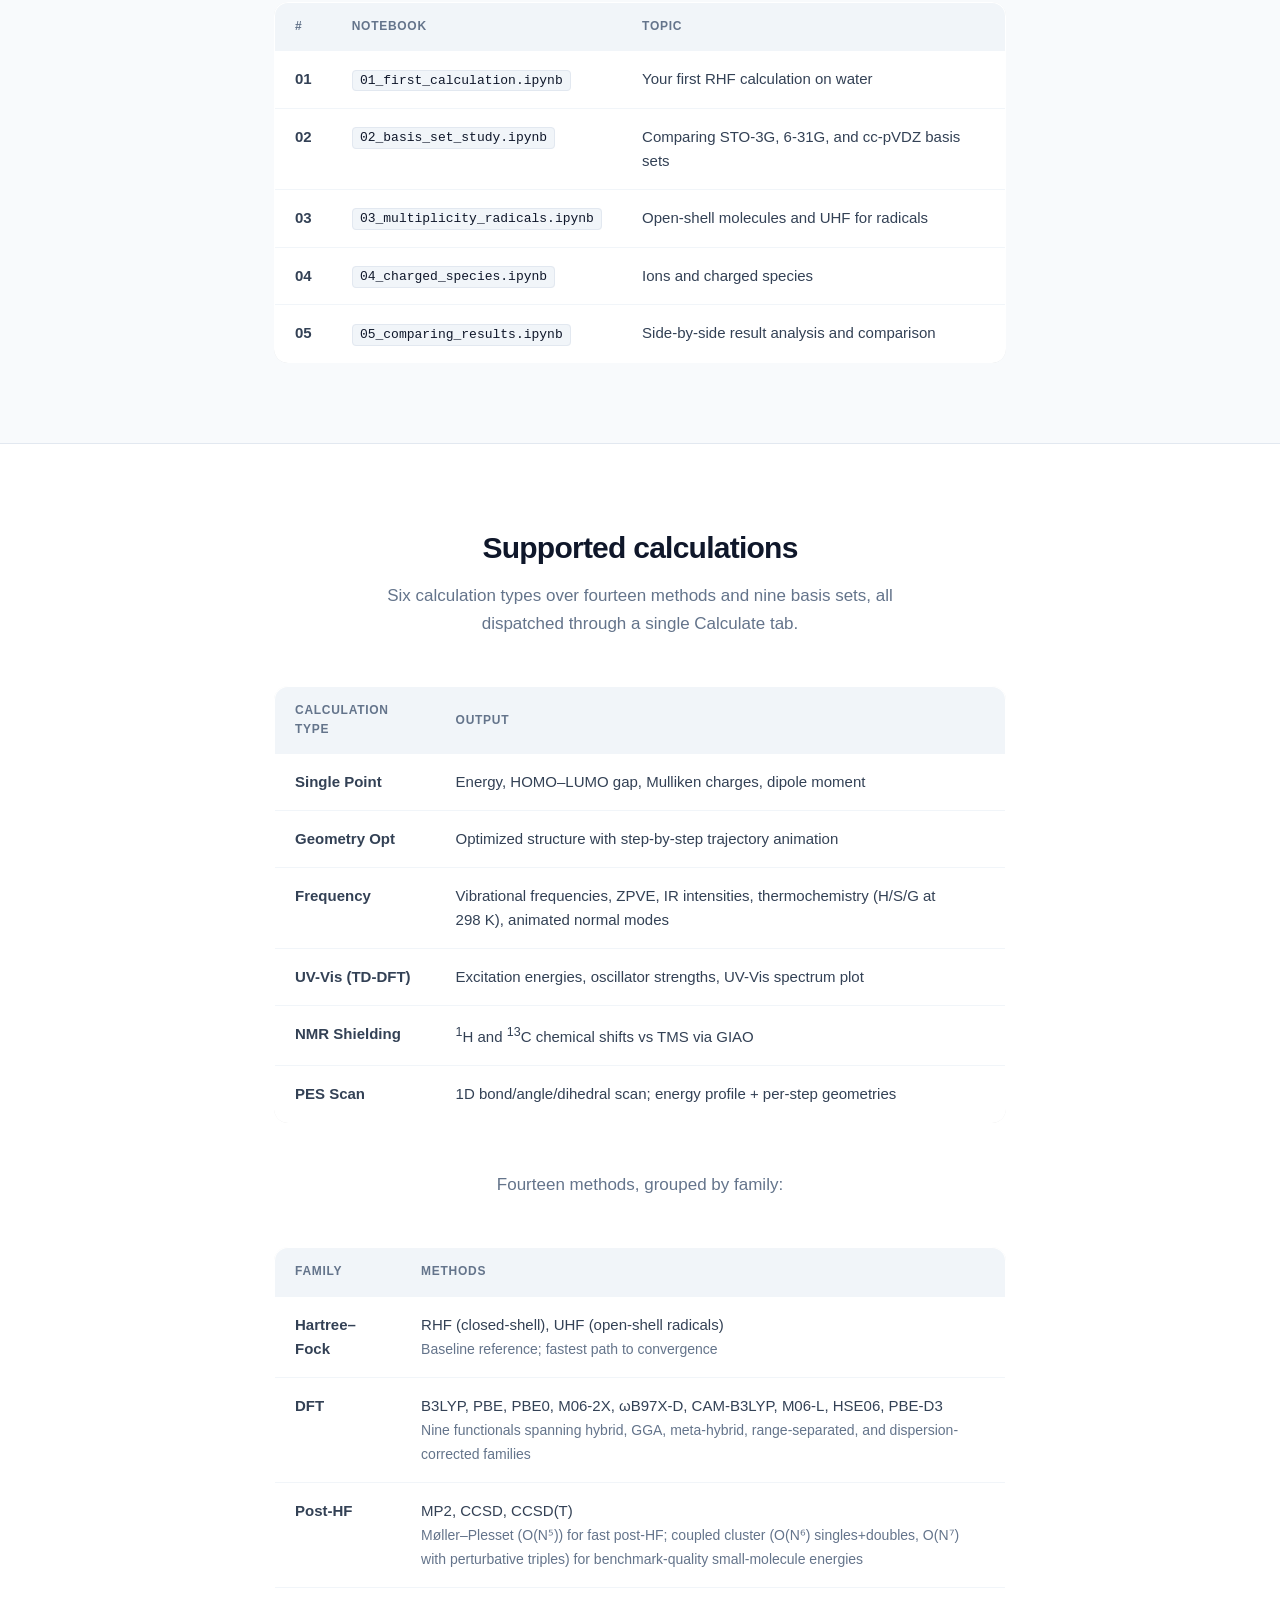
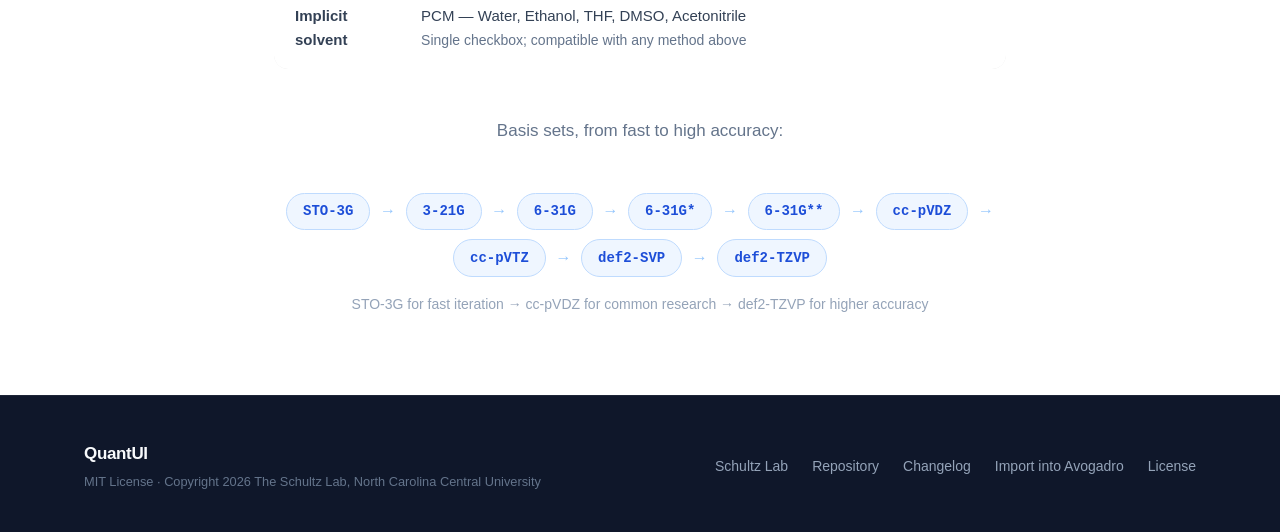
==== commit c9551f3b: "docs: representative example gallery in README + GitHub Pages Add four static example figures genera" ====
--- a/docs/index.html
+++ b/docs/index.html
@@ -195,6 +195,23 @@
     @media (max-width: 900px) { .features-grid { grid-template-columns: repeat(2, 1fr); } }
     @media (max-width: 560px) { .features-grid { grid-template-columns: 1fr; } }
 
+    /* ── Example gallery ─────────────────────────────────────────────────── */
+    .gallery-grid { display: grid; grid-template-columns: repeat(2, 1fr); gap: 1.5rem; margin-top: 1rem; }
+    @media (max-width: 720px) { .gallery-grid { grid-template-columns: 1fr; } }
+    .gallery-figure {
+      margin: 0; background: #ffffff; border: 1px solid #e2e8f0; border-radius: 14px;
+      overflow: hidden; box-shadow: 0 1px 3px rgba(0,0,0,.05), 0 4px 16px rgba(0,0,0,.07);
+      display: flex; flex-direction: column;
+    }
+    .gallery-figure img, .gallery-figure iframe { width: 100%; display: block; background: #ffffff; border: 0; }
+    .gallery-figure iframe { height: 340px; }
+    .gallery-figure figcaption { padding: 1rem 1.25rem; border-top: 1px solid #eef2f7; }
+    .gallery-figure figcaption strong { display: block; color: #0f172a; font-weight: 650; }
+    .gallery-figure figcaption span { display: block; color: #64748b; font-size: 0.9rem; margin-top: 0.25rem; }
+    .gallery-figure figcaption a { color: #2563eb; font-weight: 600; text-decoration: none; }
+    .gallery-figure figcaption a:hover { text-decoration: underline; }
+    .gallery-badge { color: #2563eb; font-size: 0.72rem; font-weight: 700; letter-spacing: 0.05em; text-transform: uppercase; }
+
     .card {
       background: #ffffff;
       border-radius: 14px;
@@ -341,6 +358,7 @@
     <a class="nav__logo" href="#">QuantUI</a>
     <span class="nav__badge">v0.3 &middot; MIT</span>
     <a class="nav__link" href="#features">Features</a>
+    <a class="nav__link" href="#examples">Examples</a>
     <a class="nav__link" href="#install">Install</a>
     <a class="nav__link" href="#tutorials">Tutorials</a>
     <a class="btn btn--ghost" href="https://github.com/The-Schultz-Lab/QuantUI">GitHub &rarr;</a>
@@ -561,6 +579,73 @@
           viewer that draws the coordination bonds.
         </p>
       </div>
+
+    </div>
+  </div>
+</section>
+
+<!-- ── Example gallery ───────────────────────────────────────────────────── -->
+<section class="section section--tinted" id="examples">
+  <div class="container">
+    <h2 class="section__title">See it in action</h2>
+    <p class="section__subtitle">
+      Real QuantUI output &mdash; a molecular orbital, an orbital energy-level
+      diagram, an IR spectrum, and a geometry optimization. The two panels marked
+      <em>Interactive</em> are live: drag to rotate, press play.
+    </p>
+    <div class="gallery-grid">
+
+      <figure class="gallery-figure">
+        <img src="images/cisplatin_lumo.png" alt="Cisplatin LUMO isosurface" loading="lazy">
+        <figcaption>
+          <strong>Cisplatin LUMO</strong>
+          <span>Molecular-orbital isosurface, B3LYP / LANL2DZ (ECP on Pt and Cl).</span>
+        </figcaption>
+      </figure>
+
+      <figure class="gallery-figure">
+        <img src="images/aspartame_orbital_diagram.png" alt="Aspartame orbital energy-level diagram" loading="lazy">
+        <figcaption>
+          <strong>Aspartame orbital energies</strong>
+          <span>Occupied/virtual energy levels, HOMO&ndash;LUMO gap 6.09 eV (B3LYP / 6-31G*).</span>
+        </figcaption>
+      </figure>
+
+      <figure class="gallery-figure">
+        <img src="images/benzene_ir_spectrum.png" alt="Benzene IR spectrum" loading="lazy">
+        <figcaption>
+          <strong>Benzene IR spectrum</strong>
+          <span>Analytical Hessian, &omega;B97X-D / 6-31G &mdash; the four IR-active bands.</span>
+        </figcaption>
+      </figure>
+
+      <figure class="gallery-figure">
+        <img src="images/cisplatin_optimization.png" alt="Cisplatin geometry-optimization energy convergence" loading="lazy">
+        <figcaption>
+          <strong>Geometry optimization</strong>
+          <span>Cisplatin relaxing over 21 BFGS steps, B3LYP / LANL2DZ.</span>
+        </figcaption>
+      </figure>
+
+      <figure class="gallery-figure">
+        <iframe src="examples/cisplatin_trajectory.html" title="Cisplatin optimization trajectory (interactive)" loading="lazy"></iframe>
+        <figcaption>
+          <span class="gallery-badge">Interactive</span>
+          <strong>Optimization trajectory</strong>
+          <span>Watch cisplatin relax step by step &mdash; drag to rotate.
+            <a href="examples/cisplatin_trajectory.html" target="_blank" rel="noopener">Open full &nearr;</a></span>
+        </figcaption>
+      </figure>
+
+      <figure class="gallery-figure">
+        <iframe src="examples/benzene_vib_mode.html" title="Benzene vibrational mode (interactive)" loading="lazy"></iframe>
+        <figcaption>
+          <span class="gallery-badge">Interactive</span>
+          <strong>Vibrational mode</strong>
+          <span>A benzene normal mode animated in 3D.
+            <a href="examples/benzene_vib_mode.html" target="_blank" rel="noopener">Open full &nearr;</a></span>
+        </figcaption>
+      </figure>
 
     </div>
   </div>
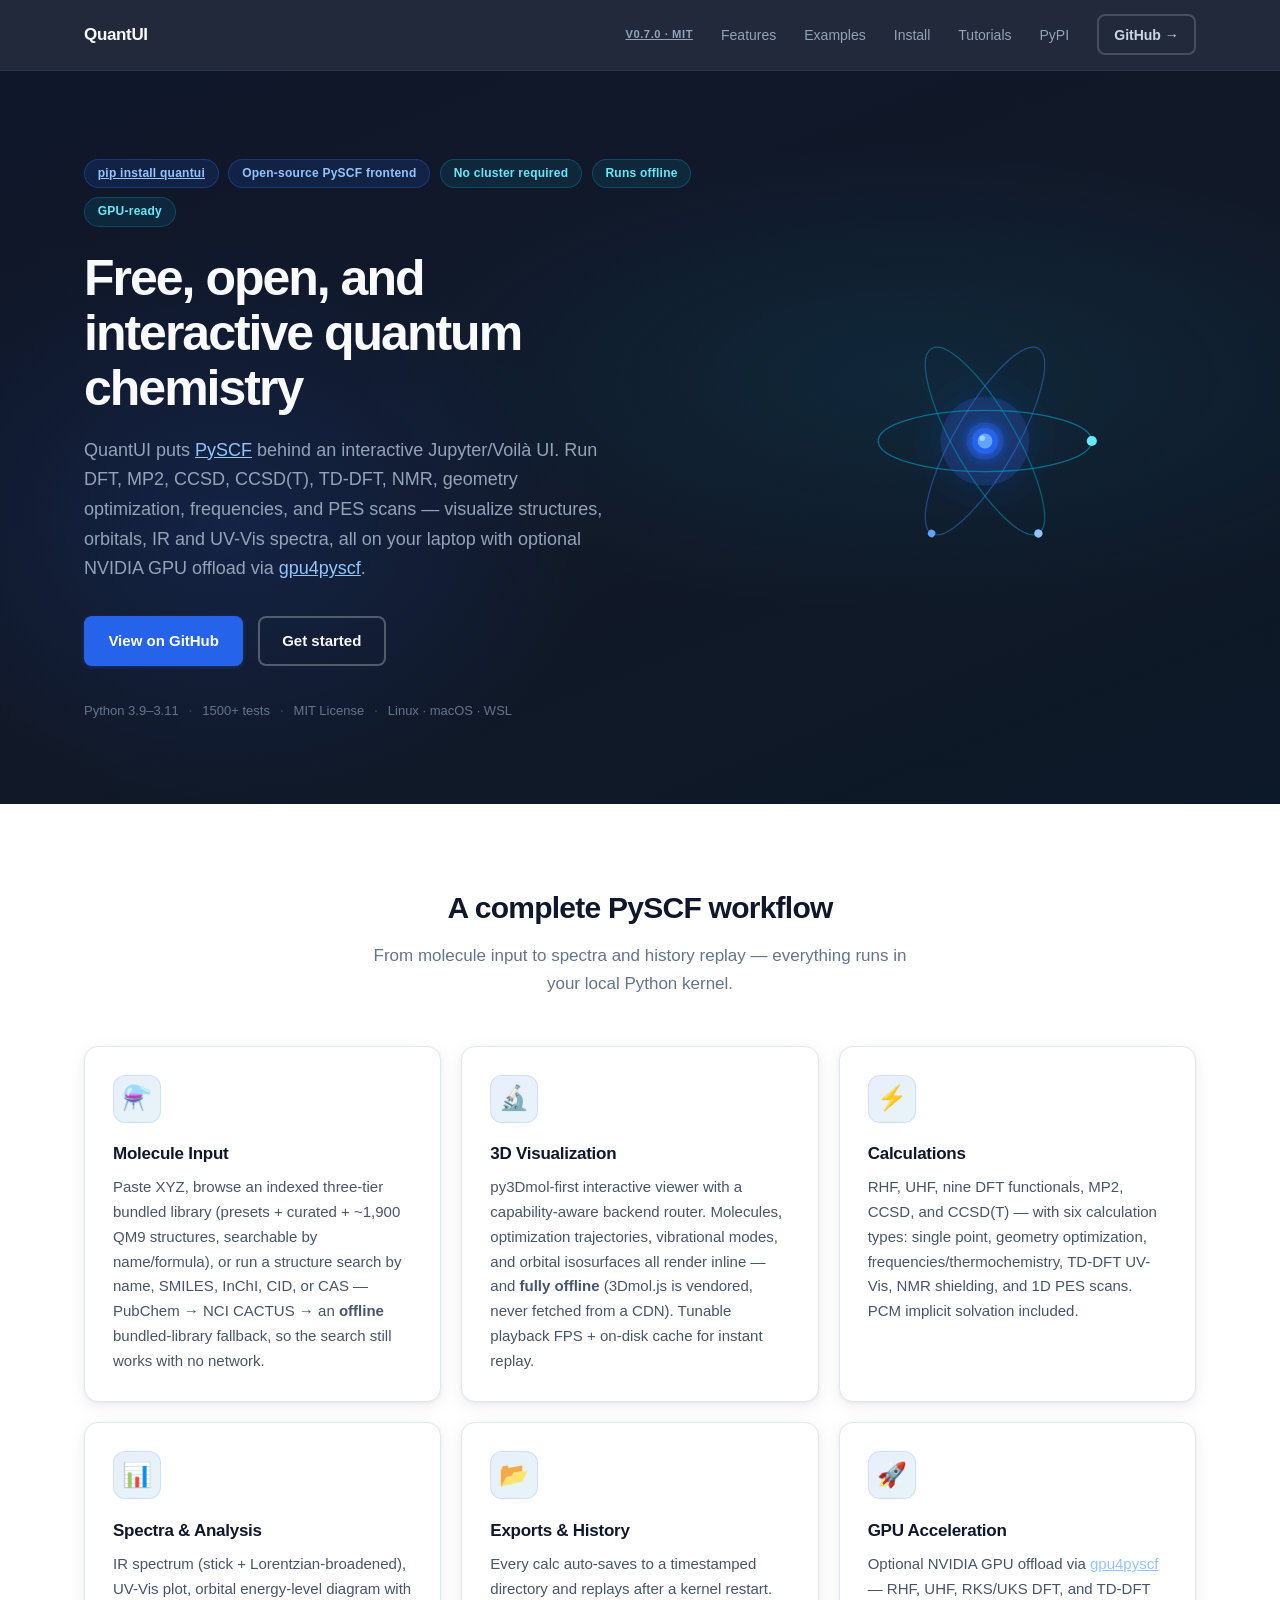
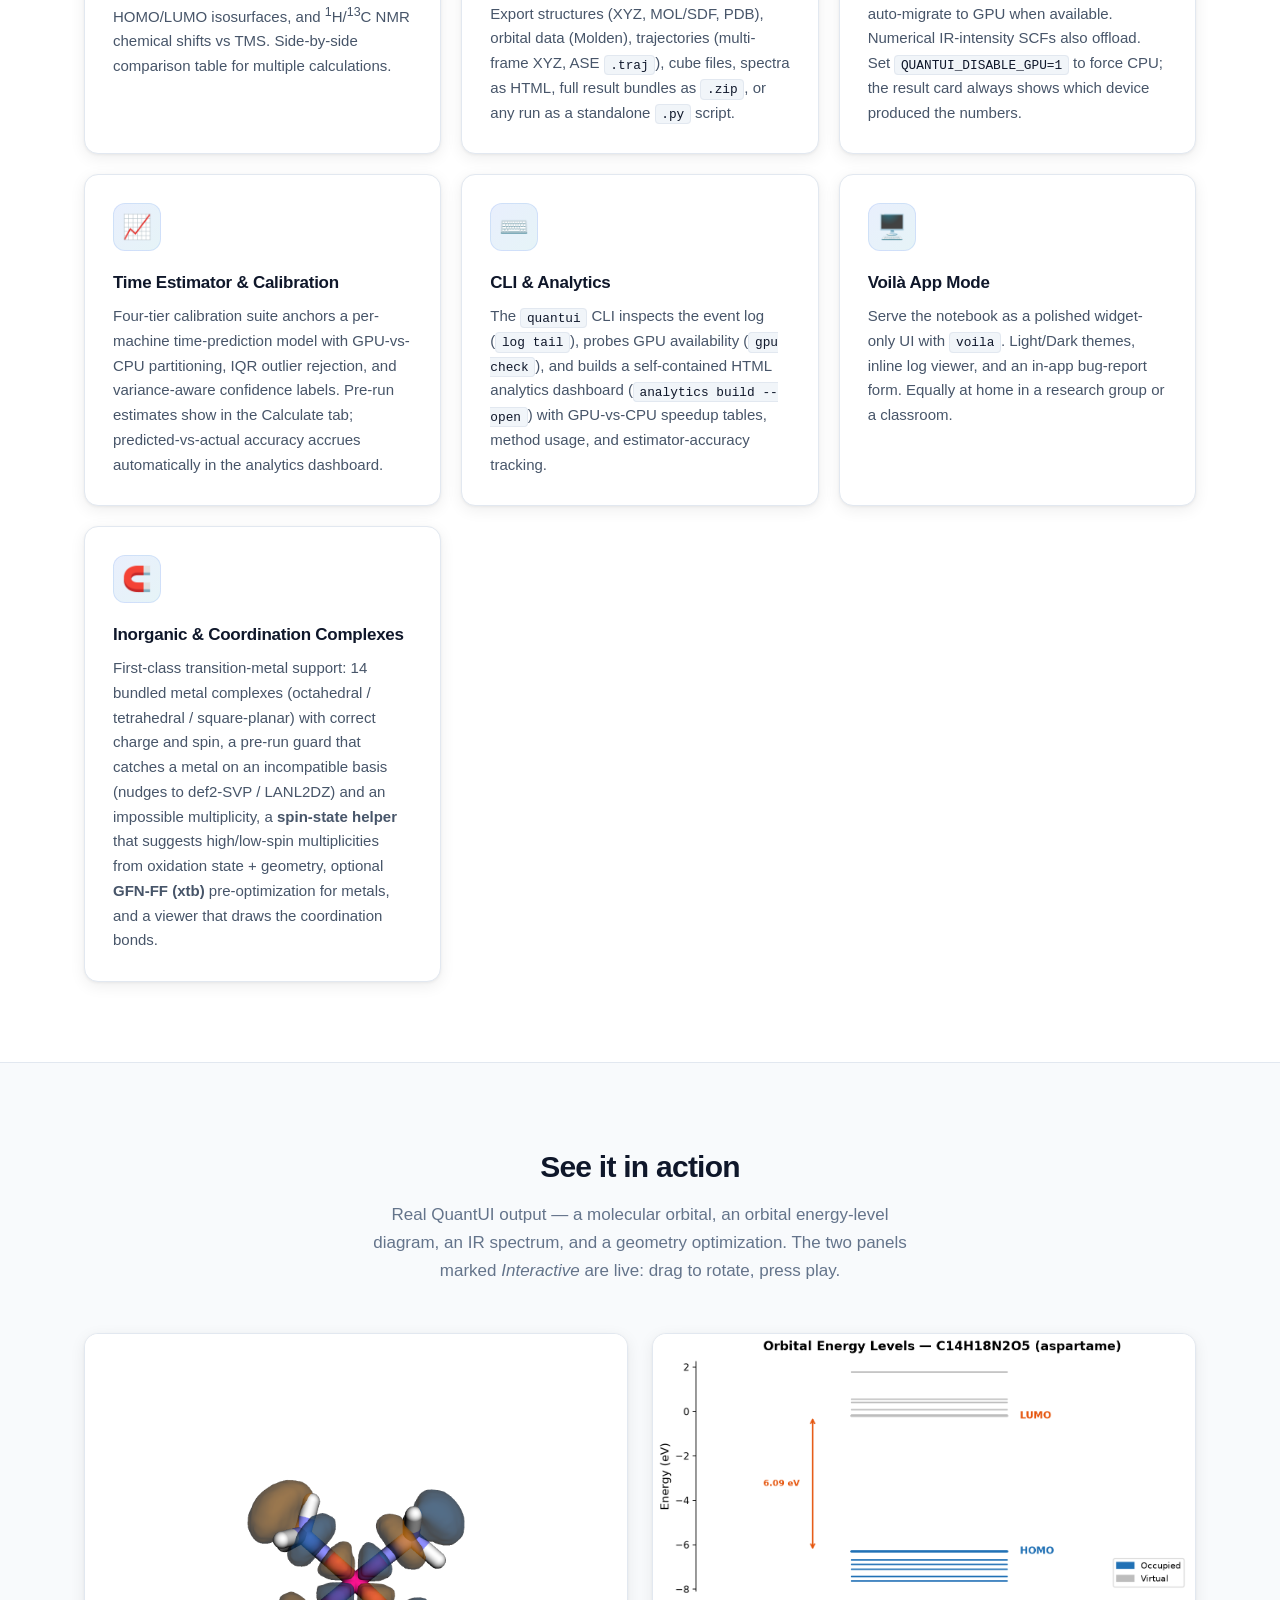
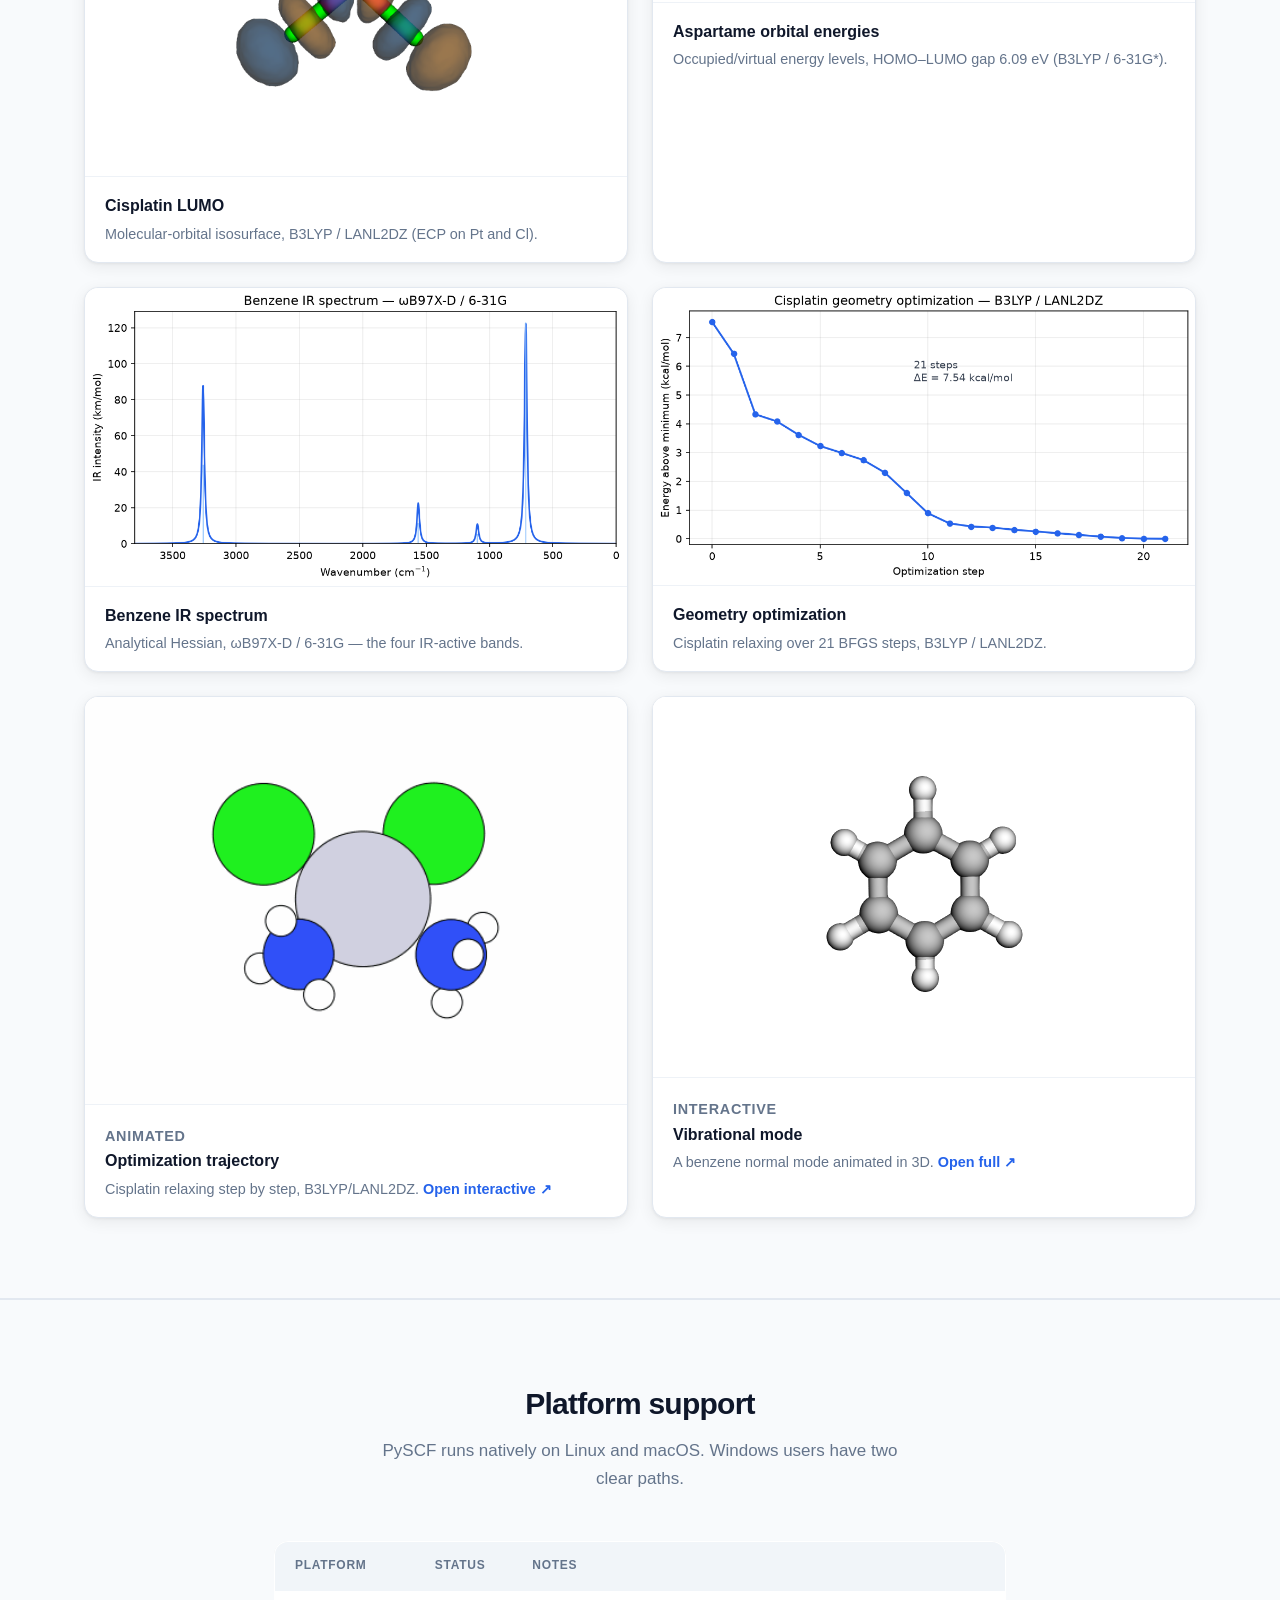
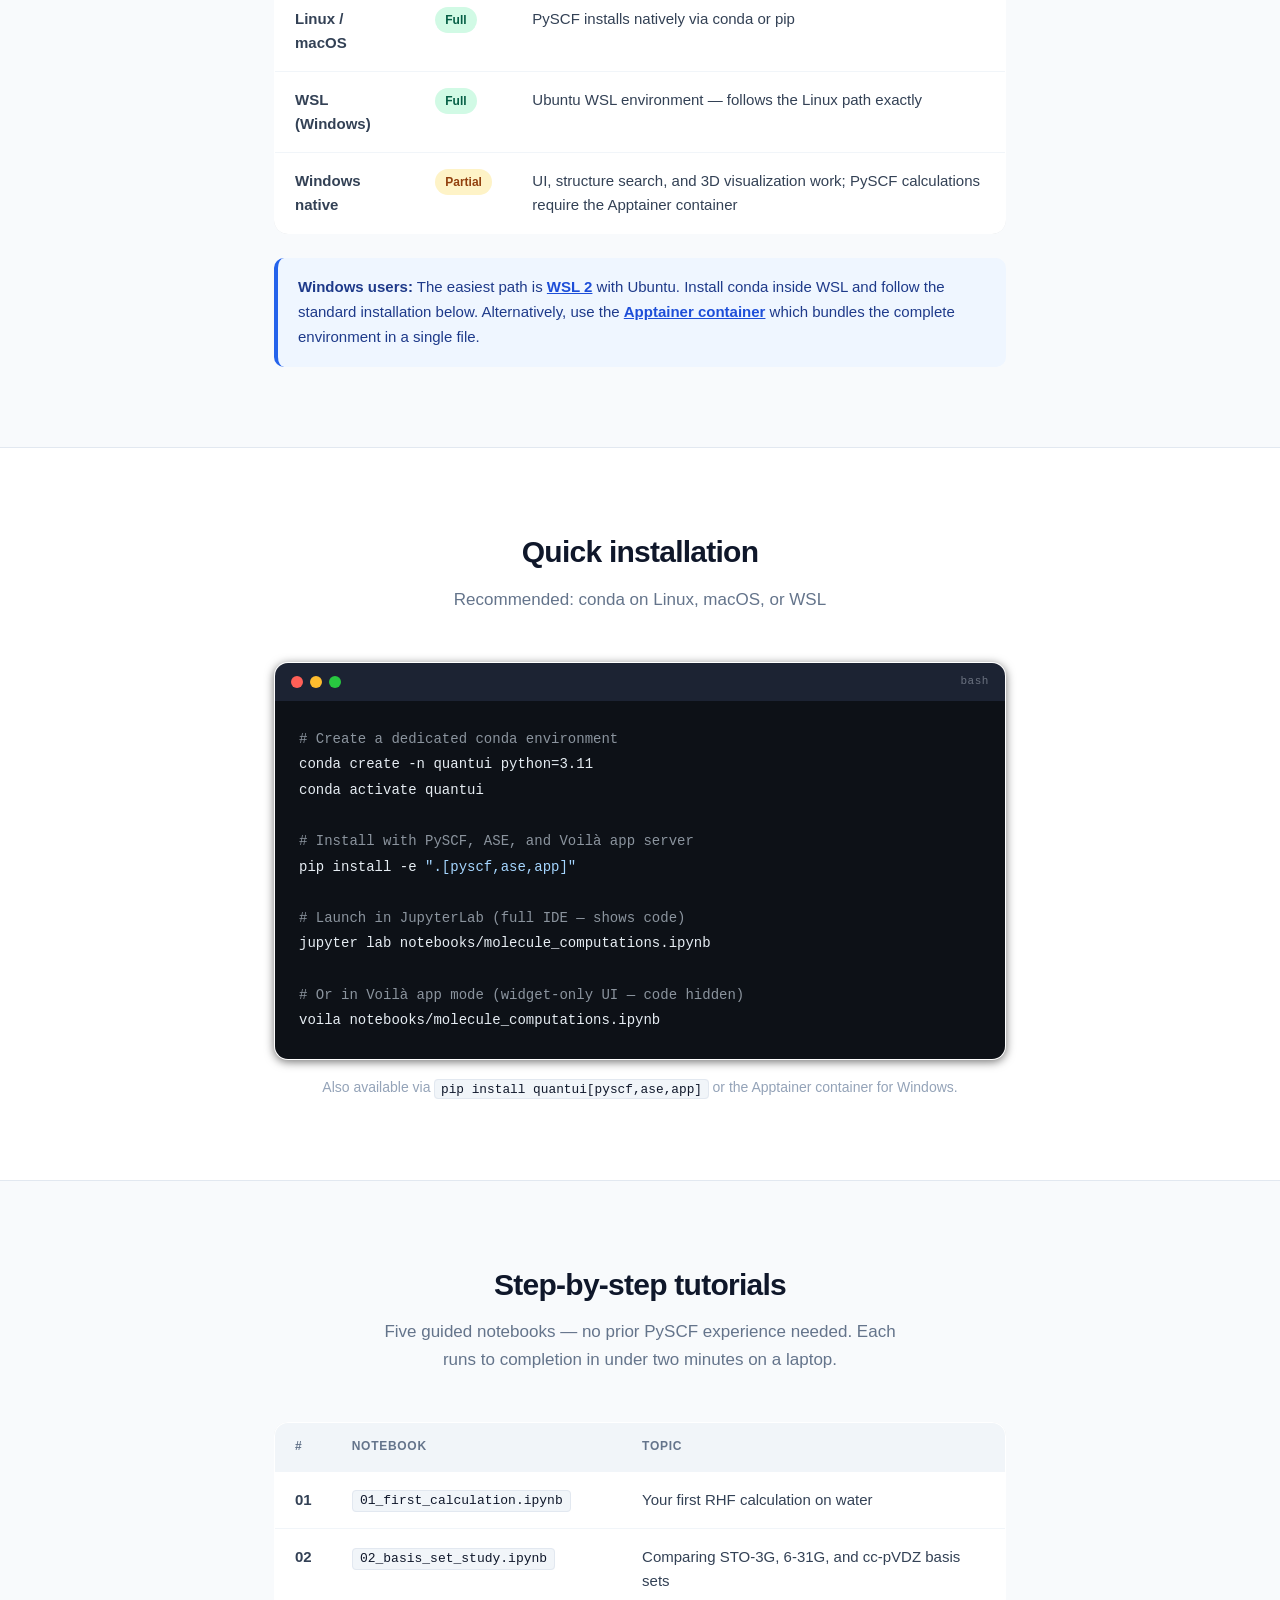
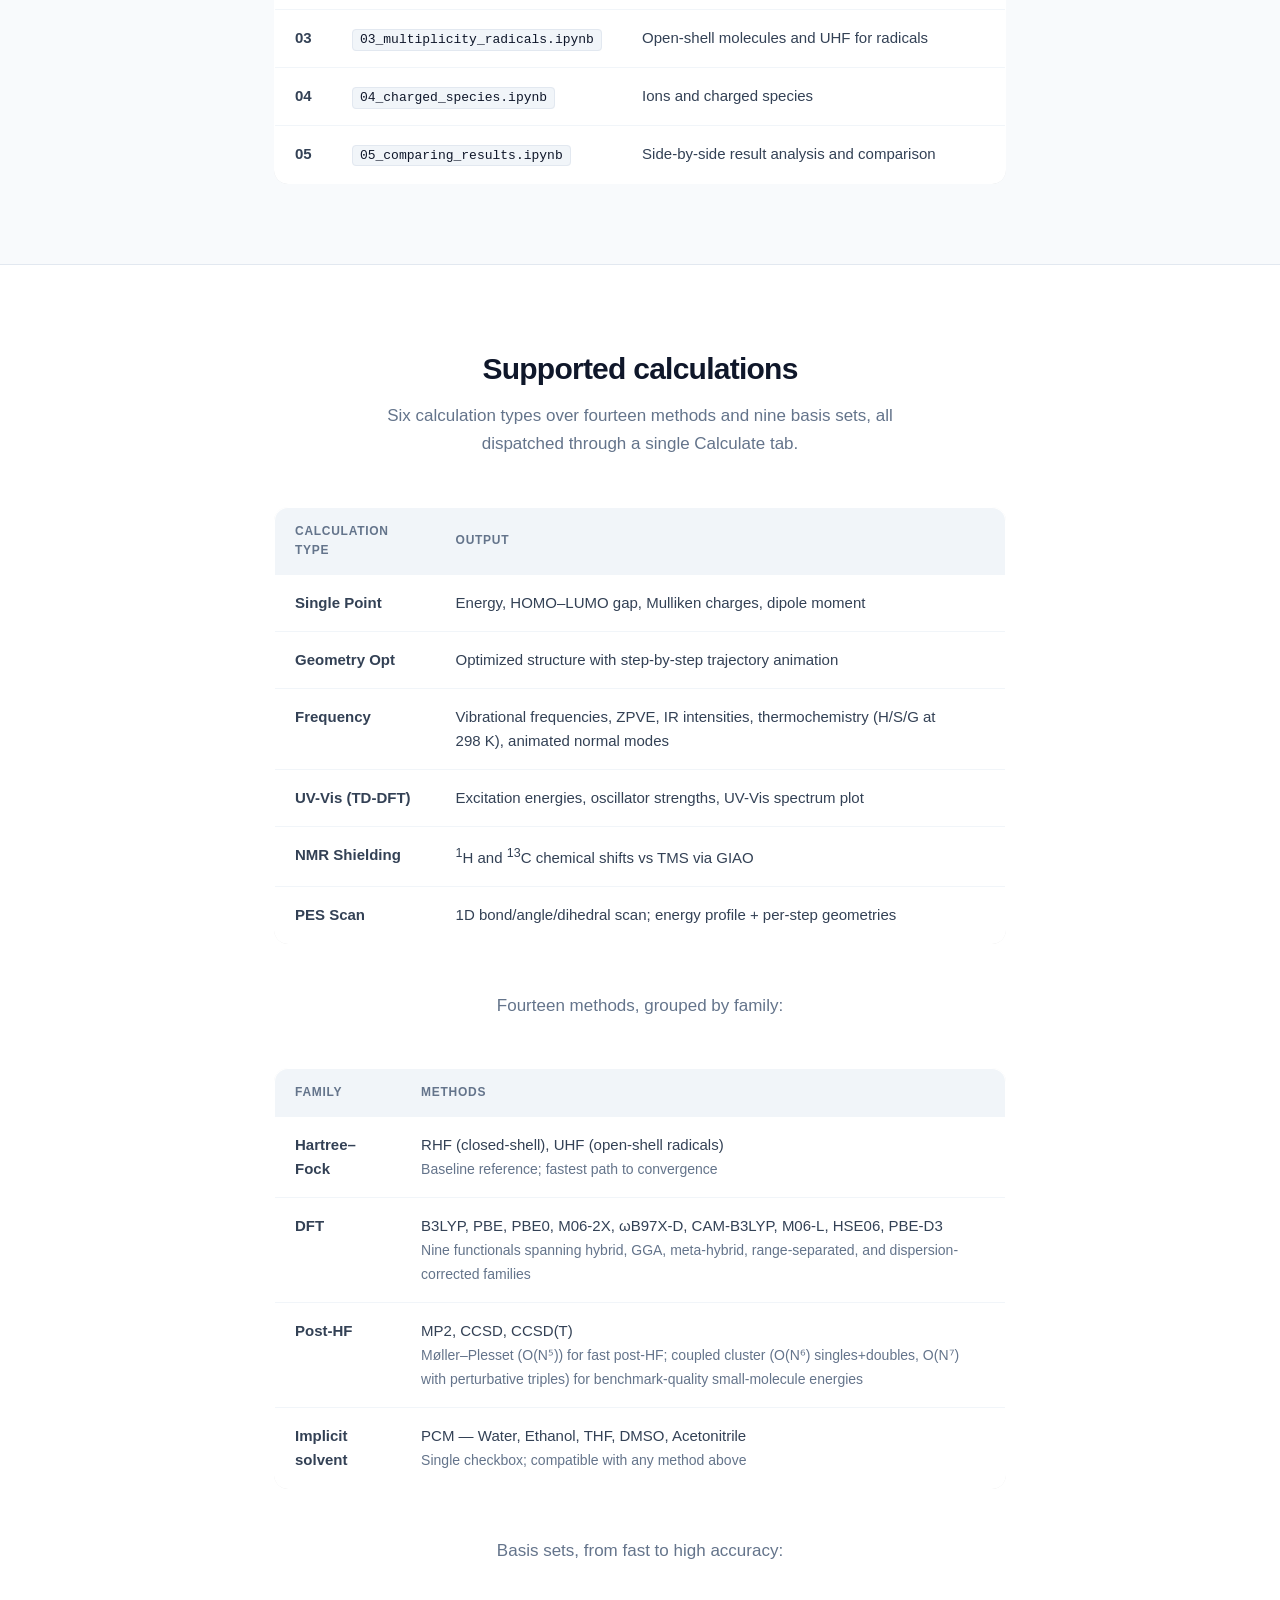
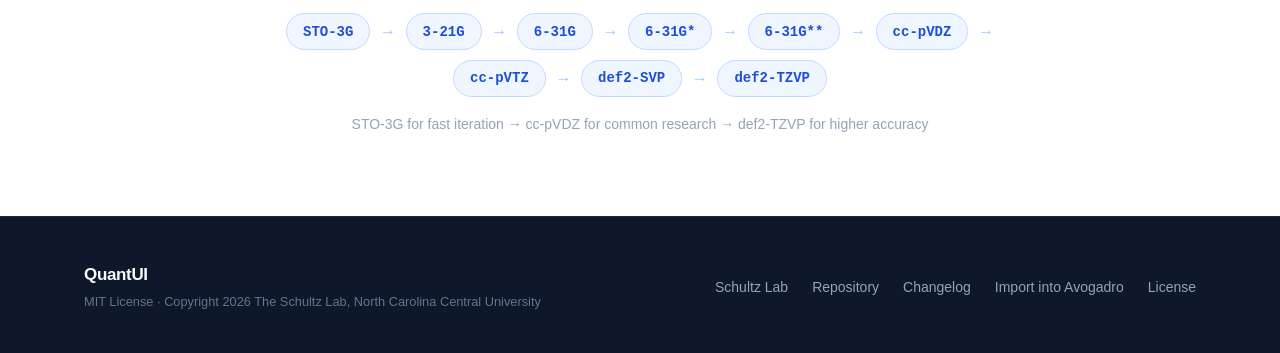
==== commit 31f265bf: "docs: gallery polish — version, PyPI links, trajectory GIF, viewer fit - Fix stale version badge in " ====
--- a/docs/index.html
+++ b/docs/index.html
@@ -204,7 +204,7 @@
       display: flex; flex-direction: column;
     }
     .gallery-figure img, .gallery-figure iframe { width: 100%; display: block; background: #ffffff; border: 0; }
-    .gallery-figure iframe { height: 340px; }
+    .gallery-figure iframe { height: 380px; }
     .gallery-figure figcaption { padding: 1rem 1.25rem; border-top: 1px solid #eef2f7; }
     .gallery-figure figcaption strong { display: block; color: #0f172a; font-weight: 650; }
     .gallery-figure figcaption span { display: block; color: #64748b; font-size: 0.9rem; margin-top: 0.25rem; }
@@ -356,11 +356,12 @@
 <nav class="nav" role="navigation">
   <div class="nav__inner">
     <a class="nav__logo" href="#">QuantUI</a>
-    <span class="nav__badge">v0.3 &middot; MIT</span>
+    <a class="nav__badge" href="https://pypi.org/project/quantui/" target="_blank" rel="noopener">v0.7.0 &middot; MIT</a>
     <a class="nav__link" href="#features">Features</a>
     <a class="nav__link" href="#examples">Examples</a>
     <a class="nav__link" href="#install">Install</a>
     <a class="nav__link" href="#tutorials">Tutorials</a>
+    <a class="nav__link" href="https://pypi.org/project/quantui/" target="_blank" rel="noopener">PyPI</a>
     <a class="btn btn--ghost" href="https://github.com/The-Schultz-Lab/QuantUI">GitHub &rarr;</a>
   </div>
 </nav>
@@ -372,6 +373,7 @@
 
       <div class="hero__text">
         <div class="hero__eyebrow">
+          <a class="pill" href="https://pypi.org/project/quantui/" target="_blank" rel="noopener">pip install quantui</a>
           <span class="pill">Open-source PySCF frontend</span>
           <span class="pill pill--teal">No cluster required</span>
           <span class="pill pill--teal">Runs offline</span>
@@ -628,12 +630,12 @@
       </figure>
 
       <figure class="gallery-figure">
-        <iframe src="examples/cisplatin_trajectory.html" title="Cisplatin optimization trajectory (interactive)" loading="lazy"></iframe>
+        <img src="images/cisplatin_trajectory.gif" alt="Cisplatin geometry-optimization trajectory (animated)" loading="lazy">
         <figcaption>
-          <span class="gallery-badge">Interactive</span>
+          <span class="gallery-badge">Animated</span>
           <strong>Optimization trajectory</strong>
-          <span>Watch cisplatin relax step by step &mdash; drag to rotate.
-            <a href="examples/cisplatin_trajectory.html" target="_blank" rel="noopener">Open full &nearr;</a></span>
+          <span>Cisplatin relaxing step by step, B3LYP/LANL2DZ.
+            <a href="examples/cisplatin_trajectory.html" target="_blank" rel="noopener">Open interactive &nearr;</a></span>
         </figcaption>
       </figure>
 
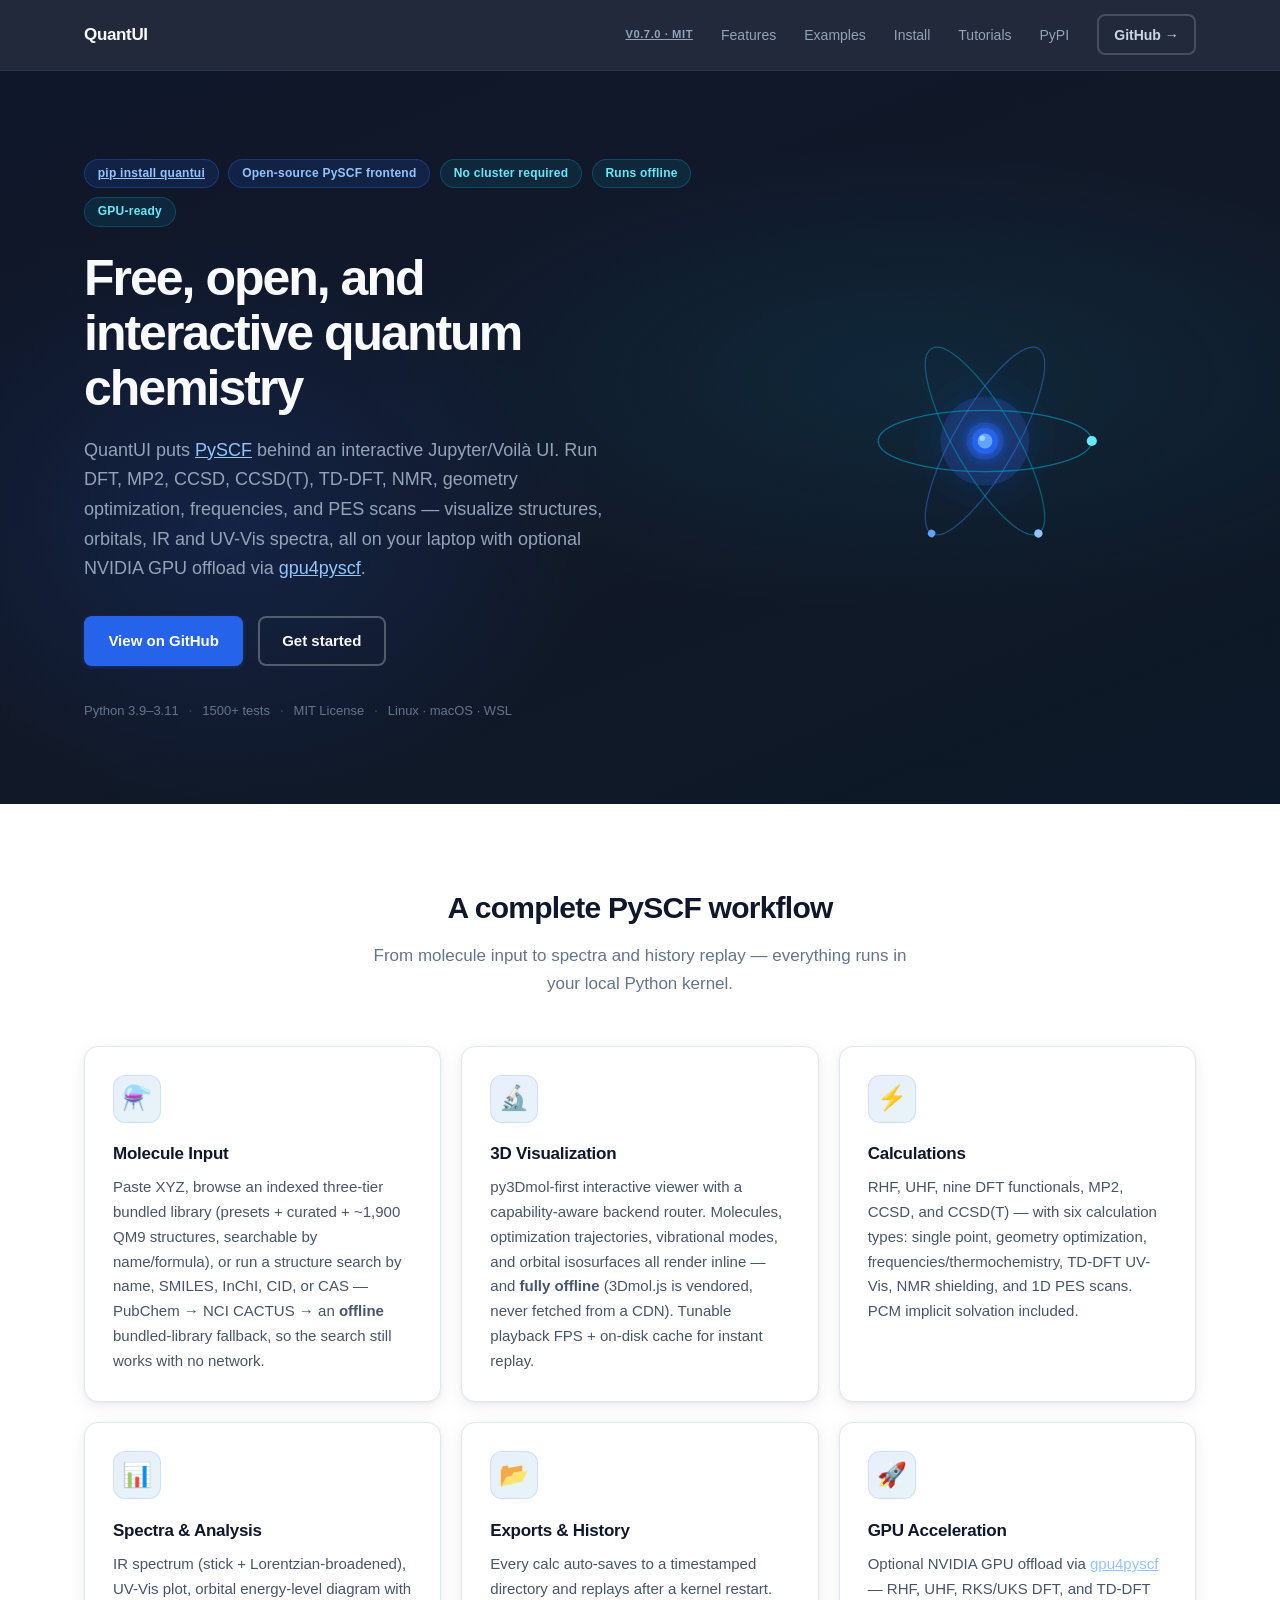
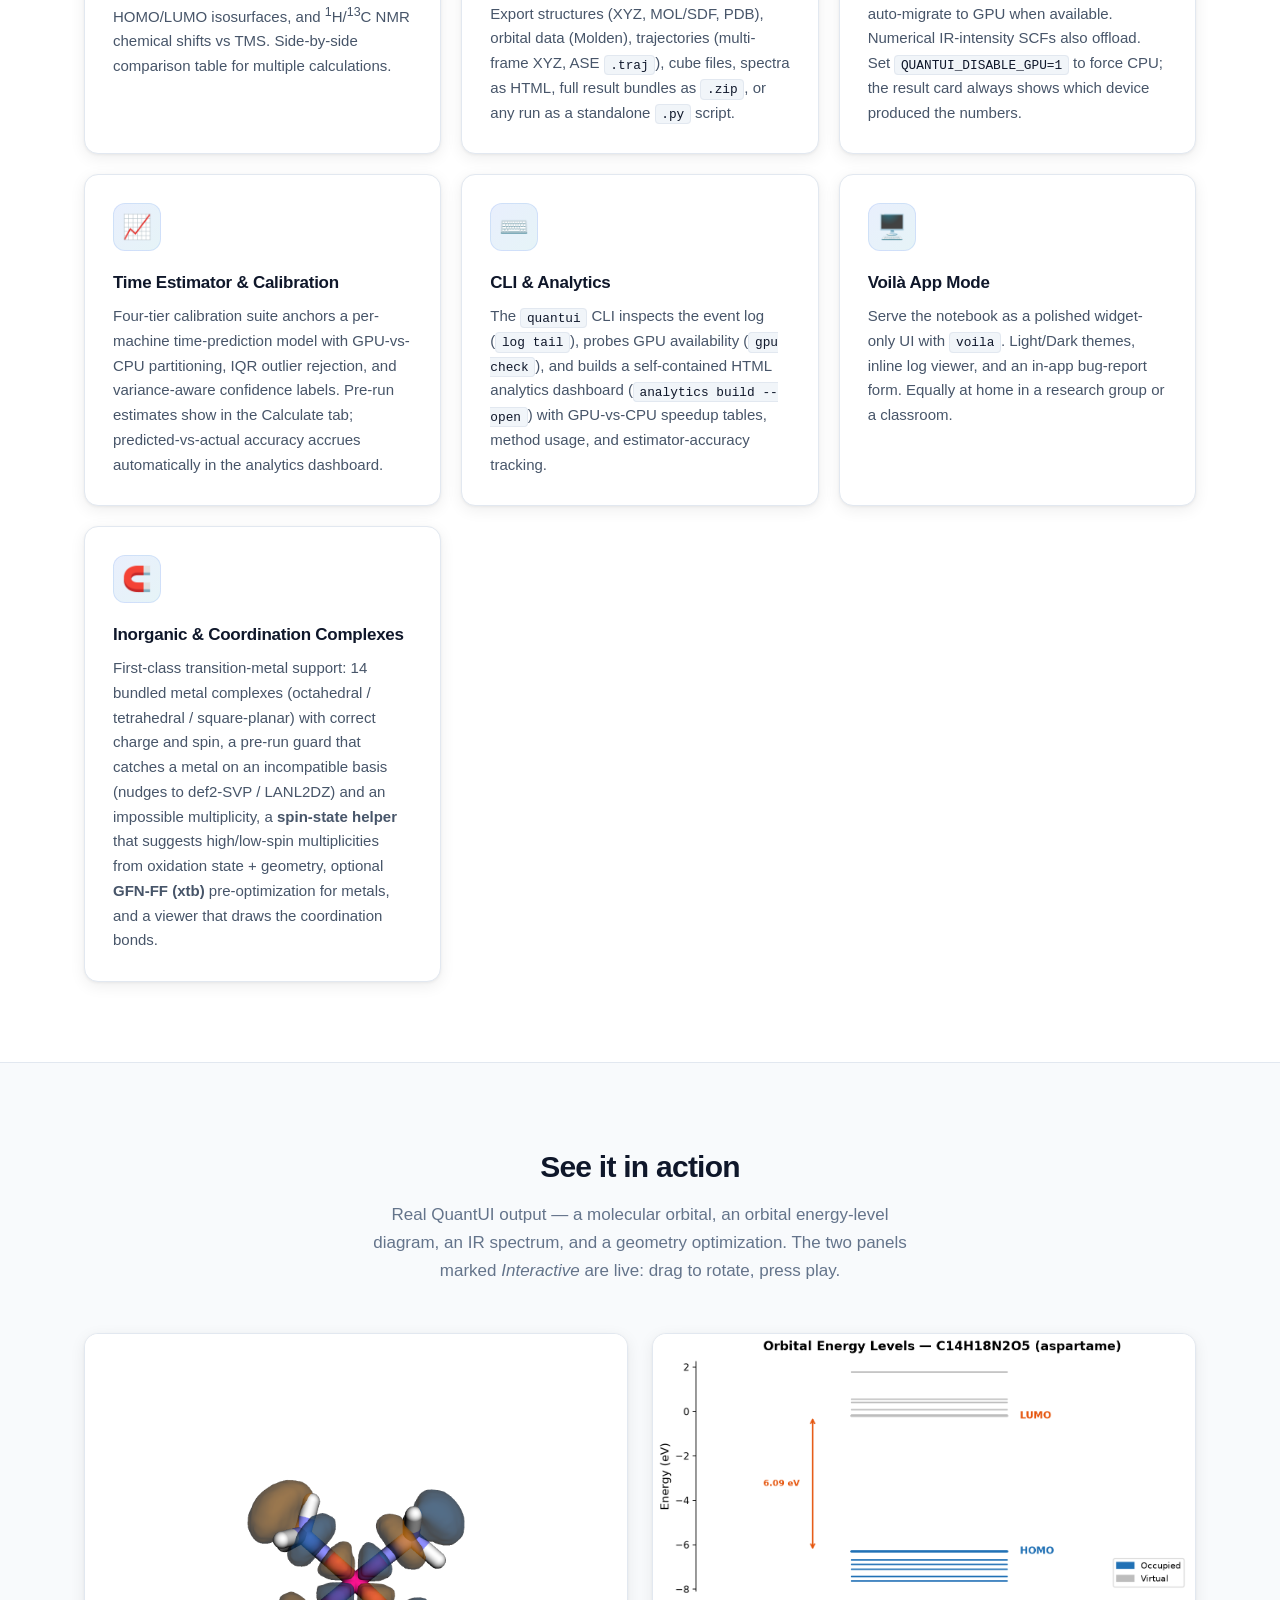
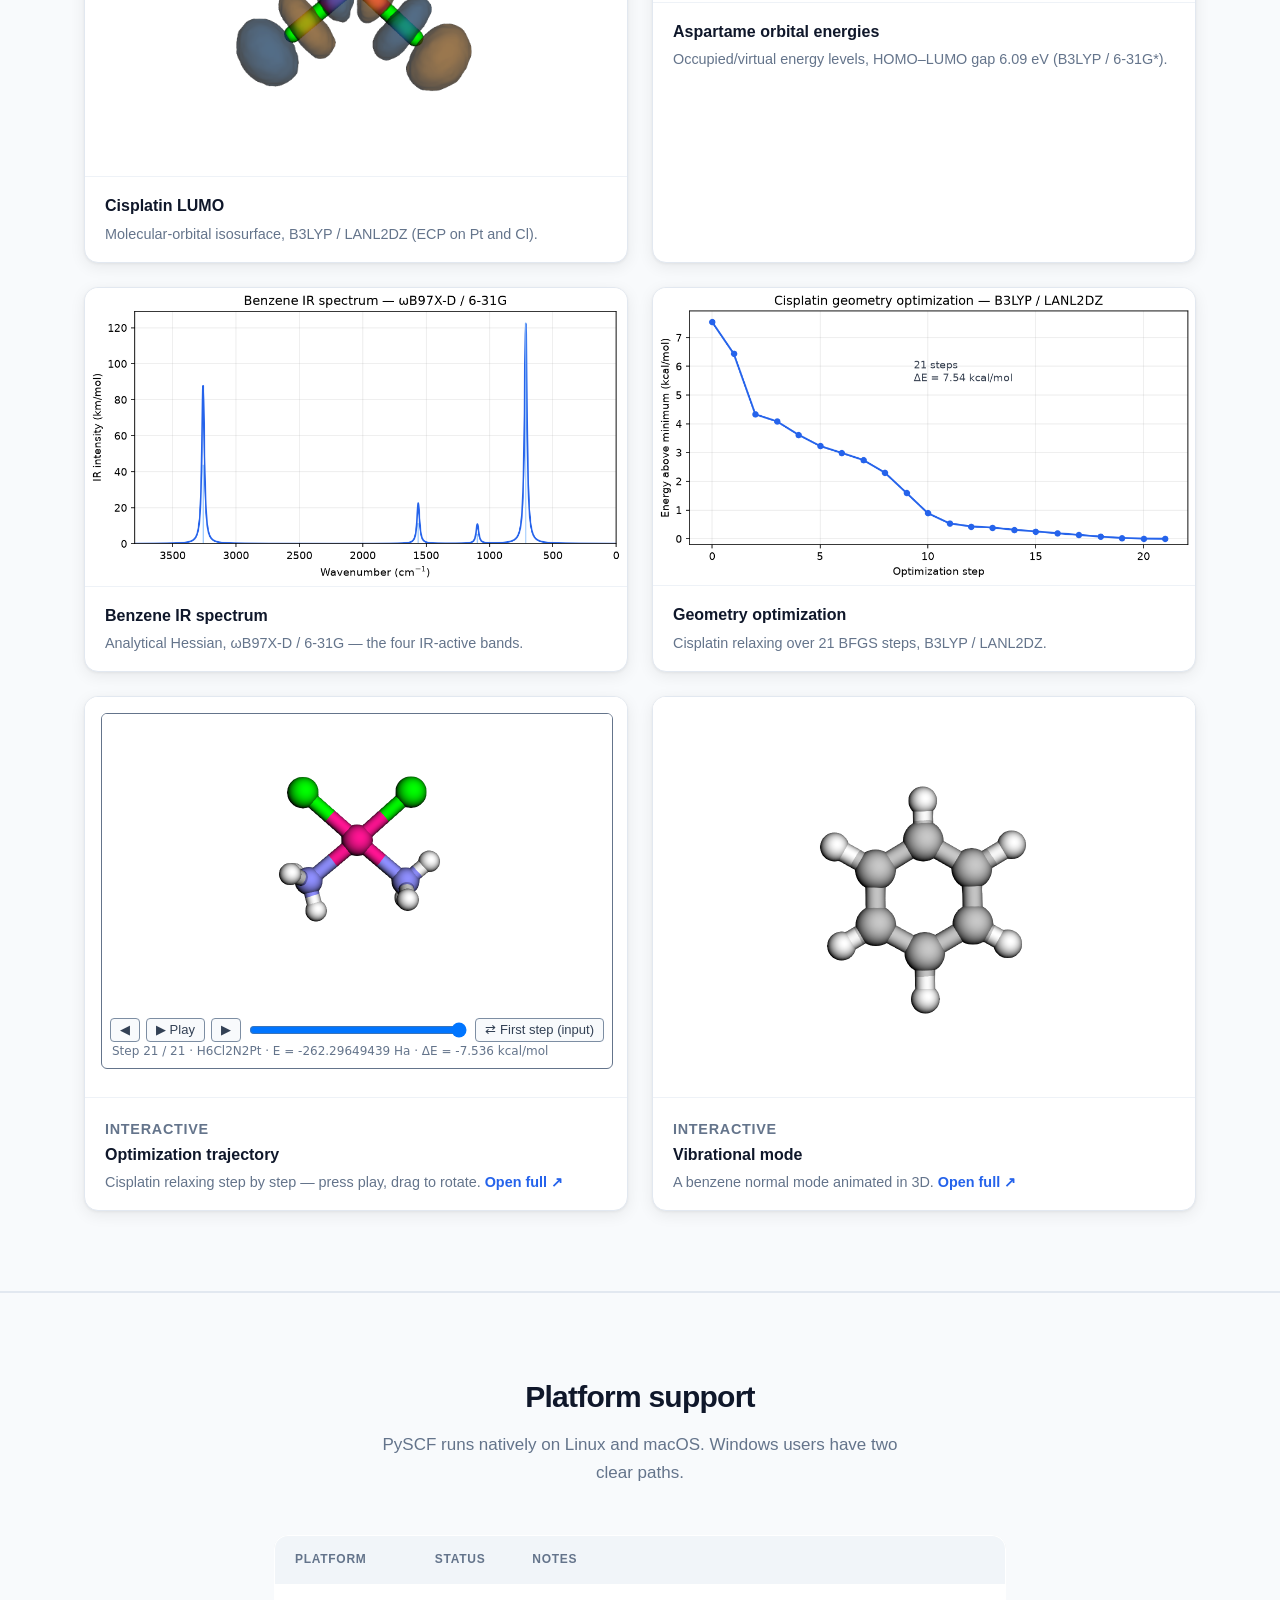
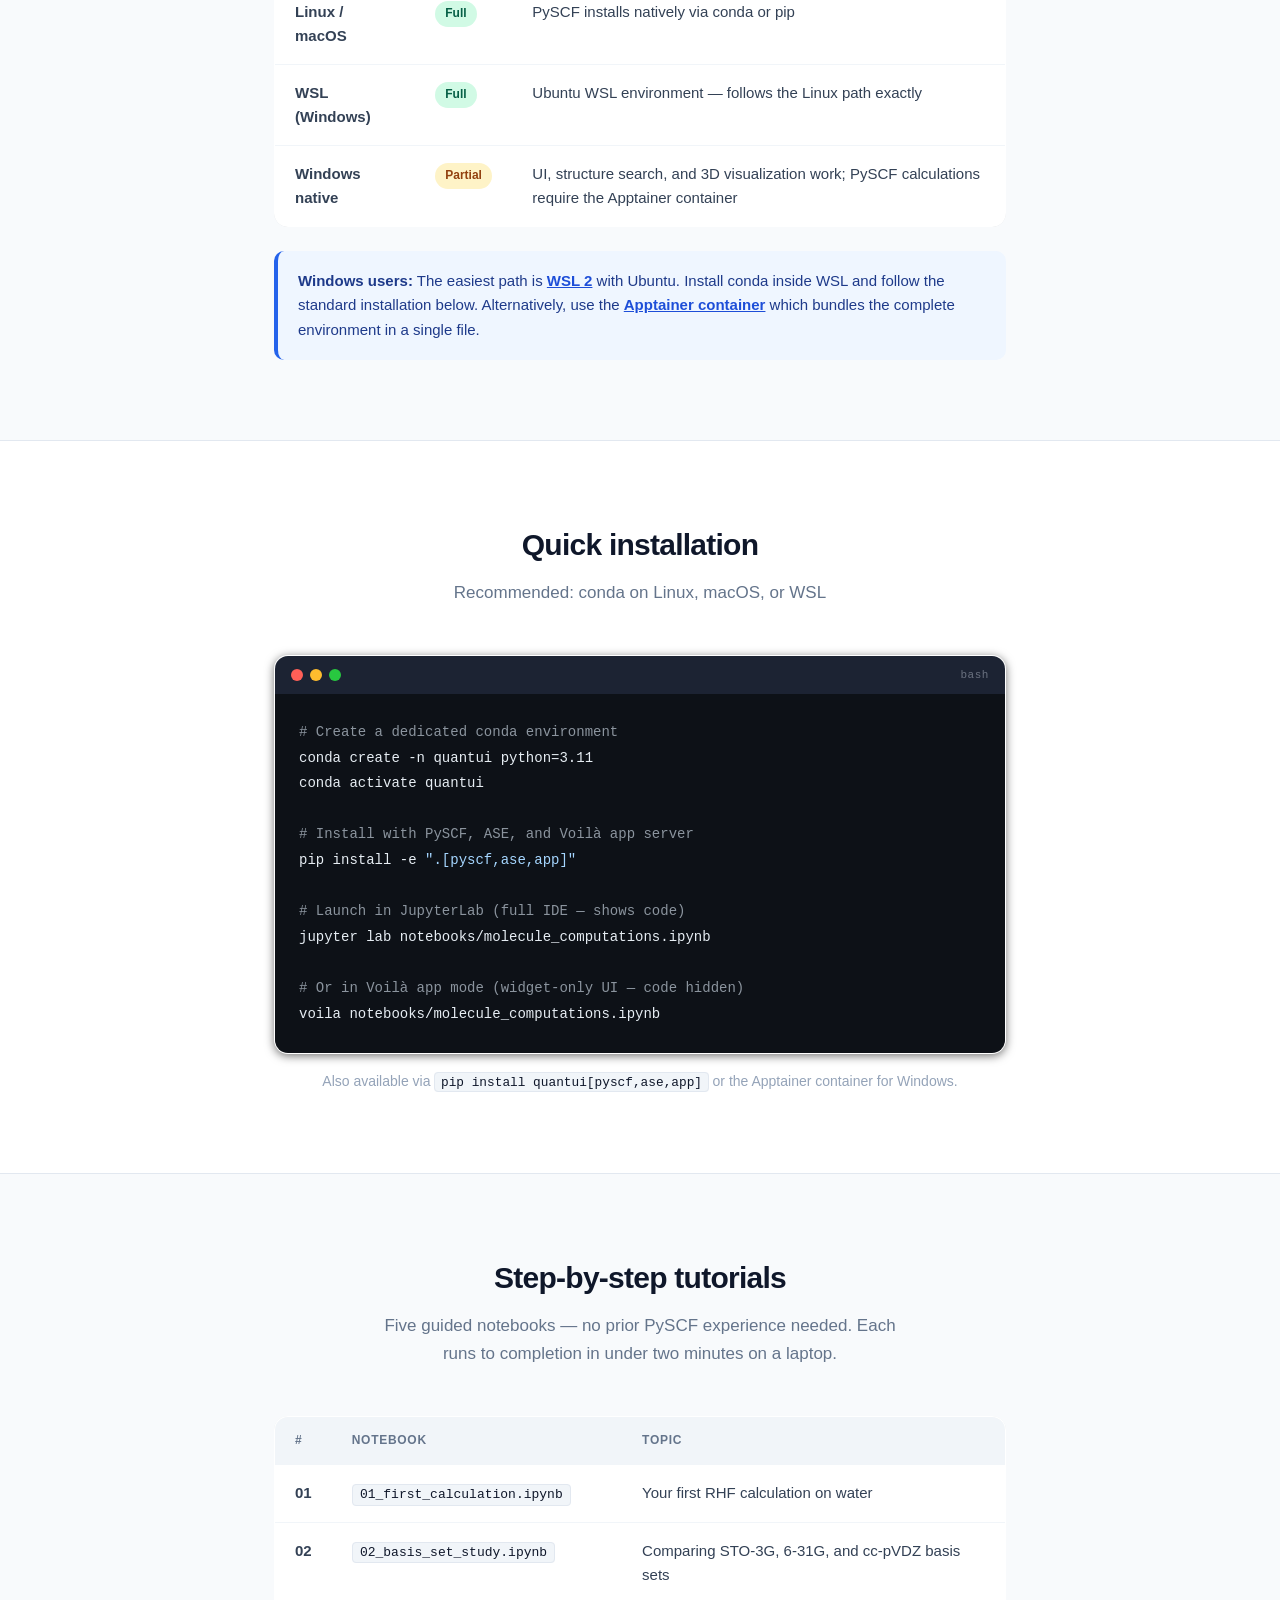
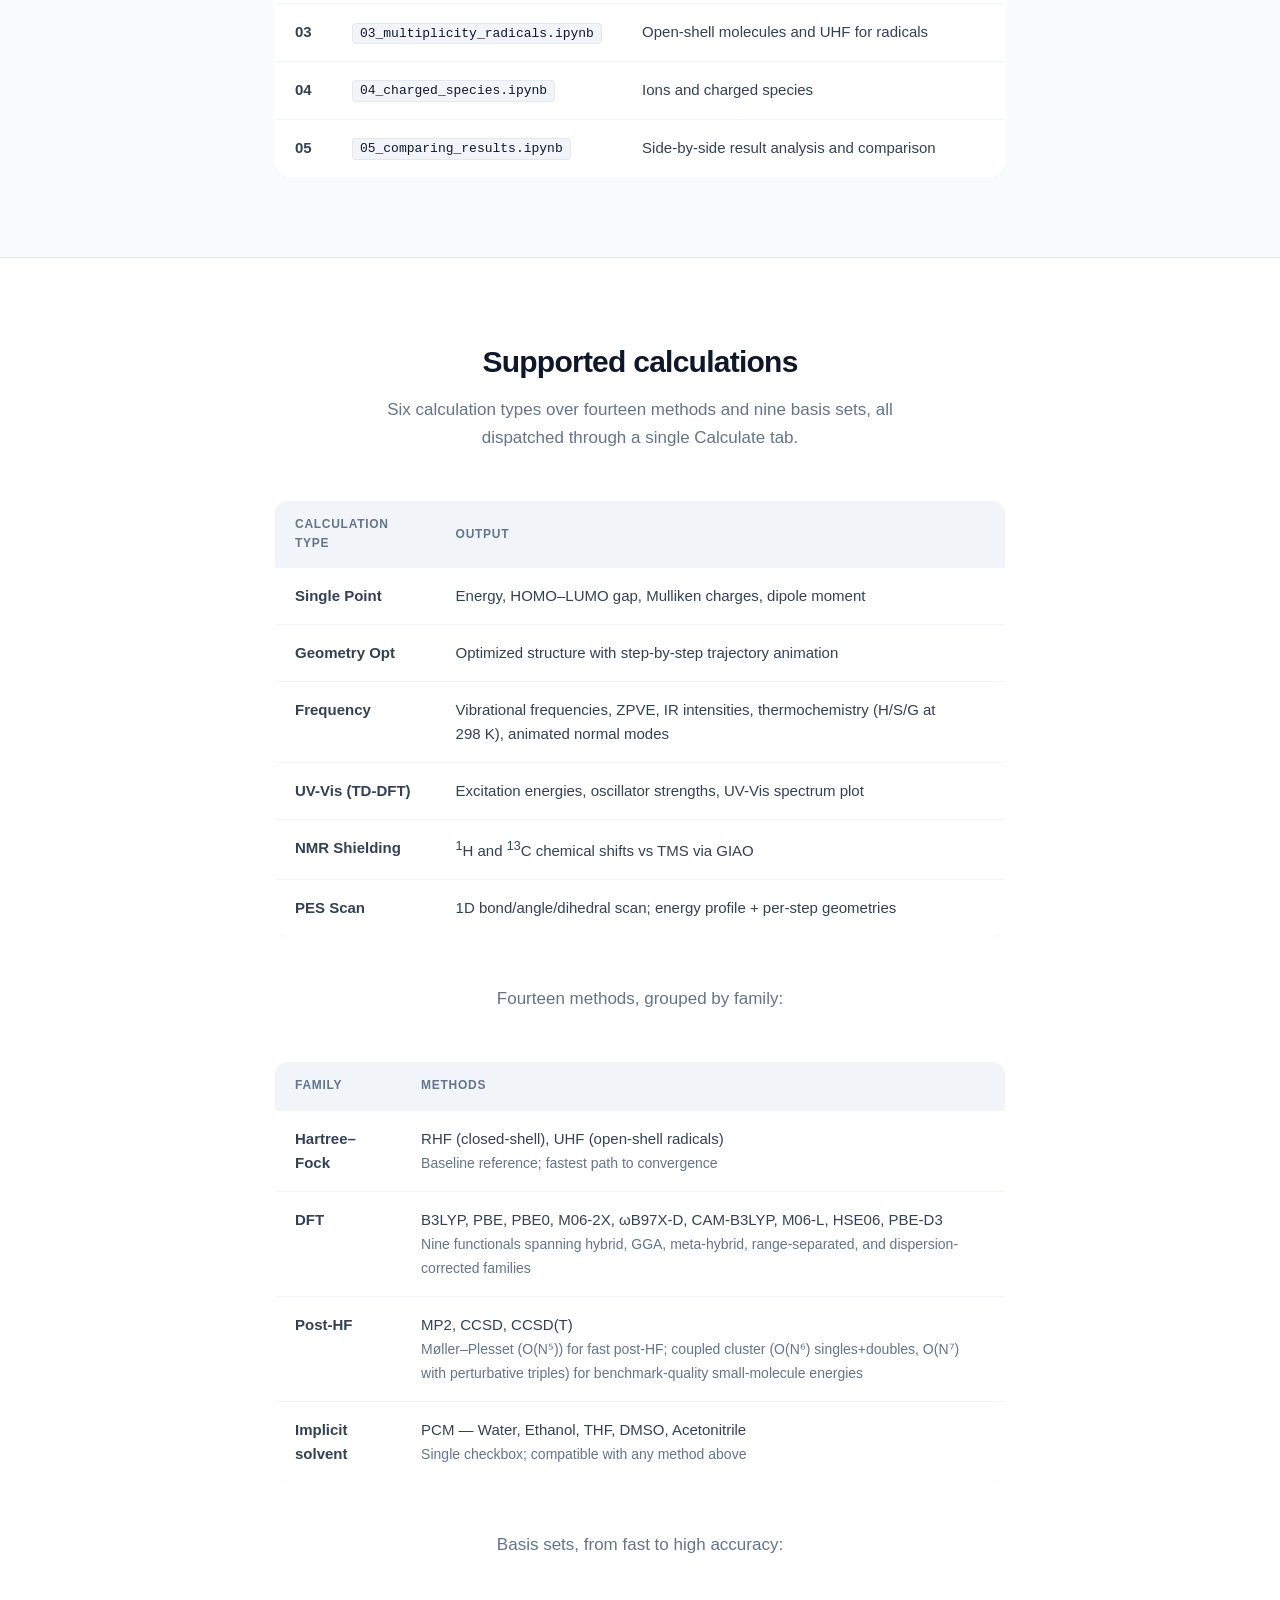
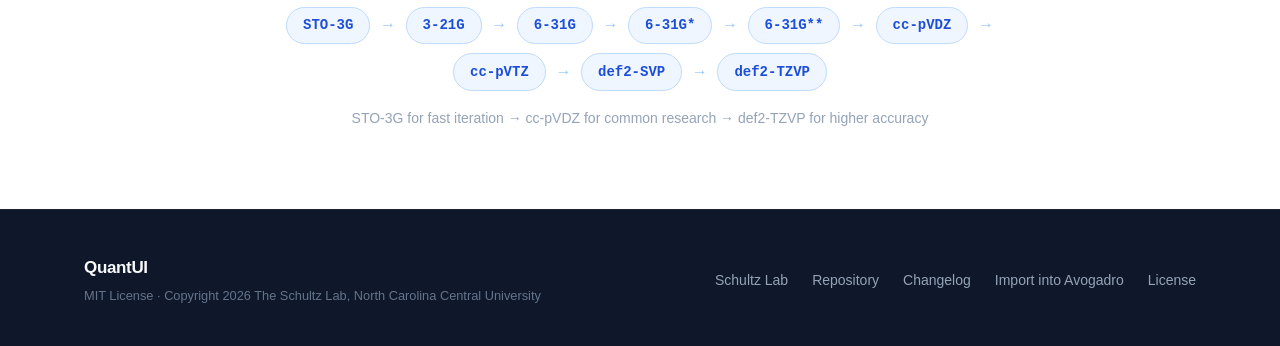
==== commit abf4ab1d: "docs: keep trajectory interactive (drop cheesy ASE GIF), frame it to fit The offline ASE matplotlib " ====
--- a/docs/index.html
+++ b/docs/index.html
@@ -204,7 +204,7 @@
       display: flex; flex-direction: column;
     }
     .gallery-figure img, .gallery-figure iframe { width: 100%; display: block; background: #ffffff; border: 0; }
-    .gallery-figure iframe { height: 380px; }
+    .gallery-figure iframe { height: 400px; }
     .gallery-figure figcaption { padding: 1rem 1.25rem; border-top: 1px solid #eef2f7; }
     .gallery-figure figcaption strong { display: block; color: #0f172a; font-weight: 650; }
     .gallery-figure figcaption span { display: block; color: #64748b; font-size: 0.9rem; margin-top: 0.25rem; }
@@ -630,12 +630,12 @@
       </figure>
 
       <figure class="gallery-figure">
-        <img src="images/cisplatin_trajectory.gif" alt="Cisplatin geometry-optimization trajectory (animated)" loading="lazy">
+        <iframe src="examples/cisplatin_trajectory.html" title="Cisplatin optimization trajectory (interactive)" loading="lazy"></iframe>
         <figcaption>
-          <span class="gallery-badge">Animated</span>
+          <span class="gallery-badge">Interactive</span>
           <strong>Optimization trajectory</strong>
-          <span>Cisplatin relaxing step by step, B3LYP/LANL2DZ.
-            <a href="examples/cisplatin_trajectory.html" target="_blank" rel="noopener">Open interactive &nearr;</a></span>
+          <span>Cisplatin relaxing step by step &mdash; press play, drag to rotate.
+            <a href="examples/cisplatin_trajectory.html" target="_blank" rel="noopener">Open full &nearr;</a></span>
         </figcaption>
       </figure>
 
